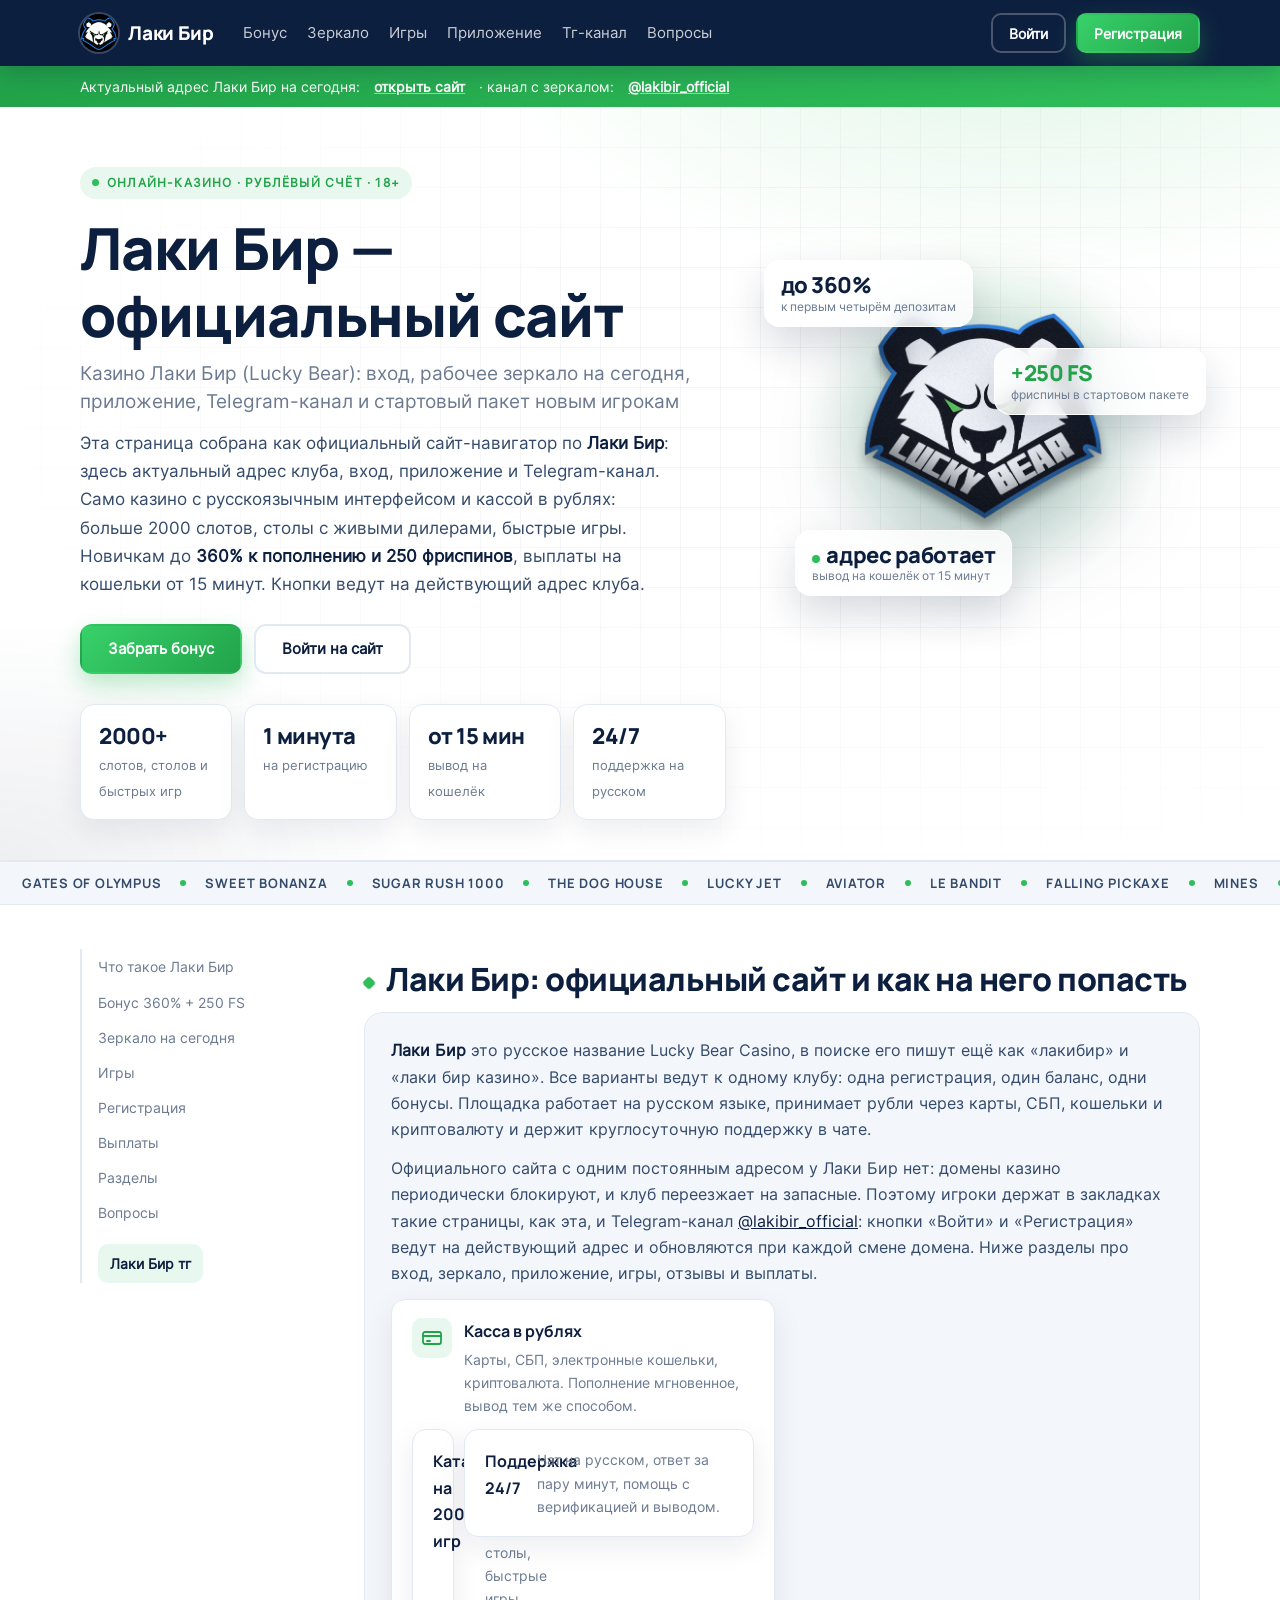
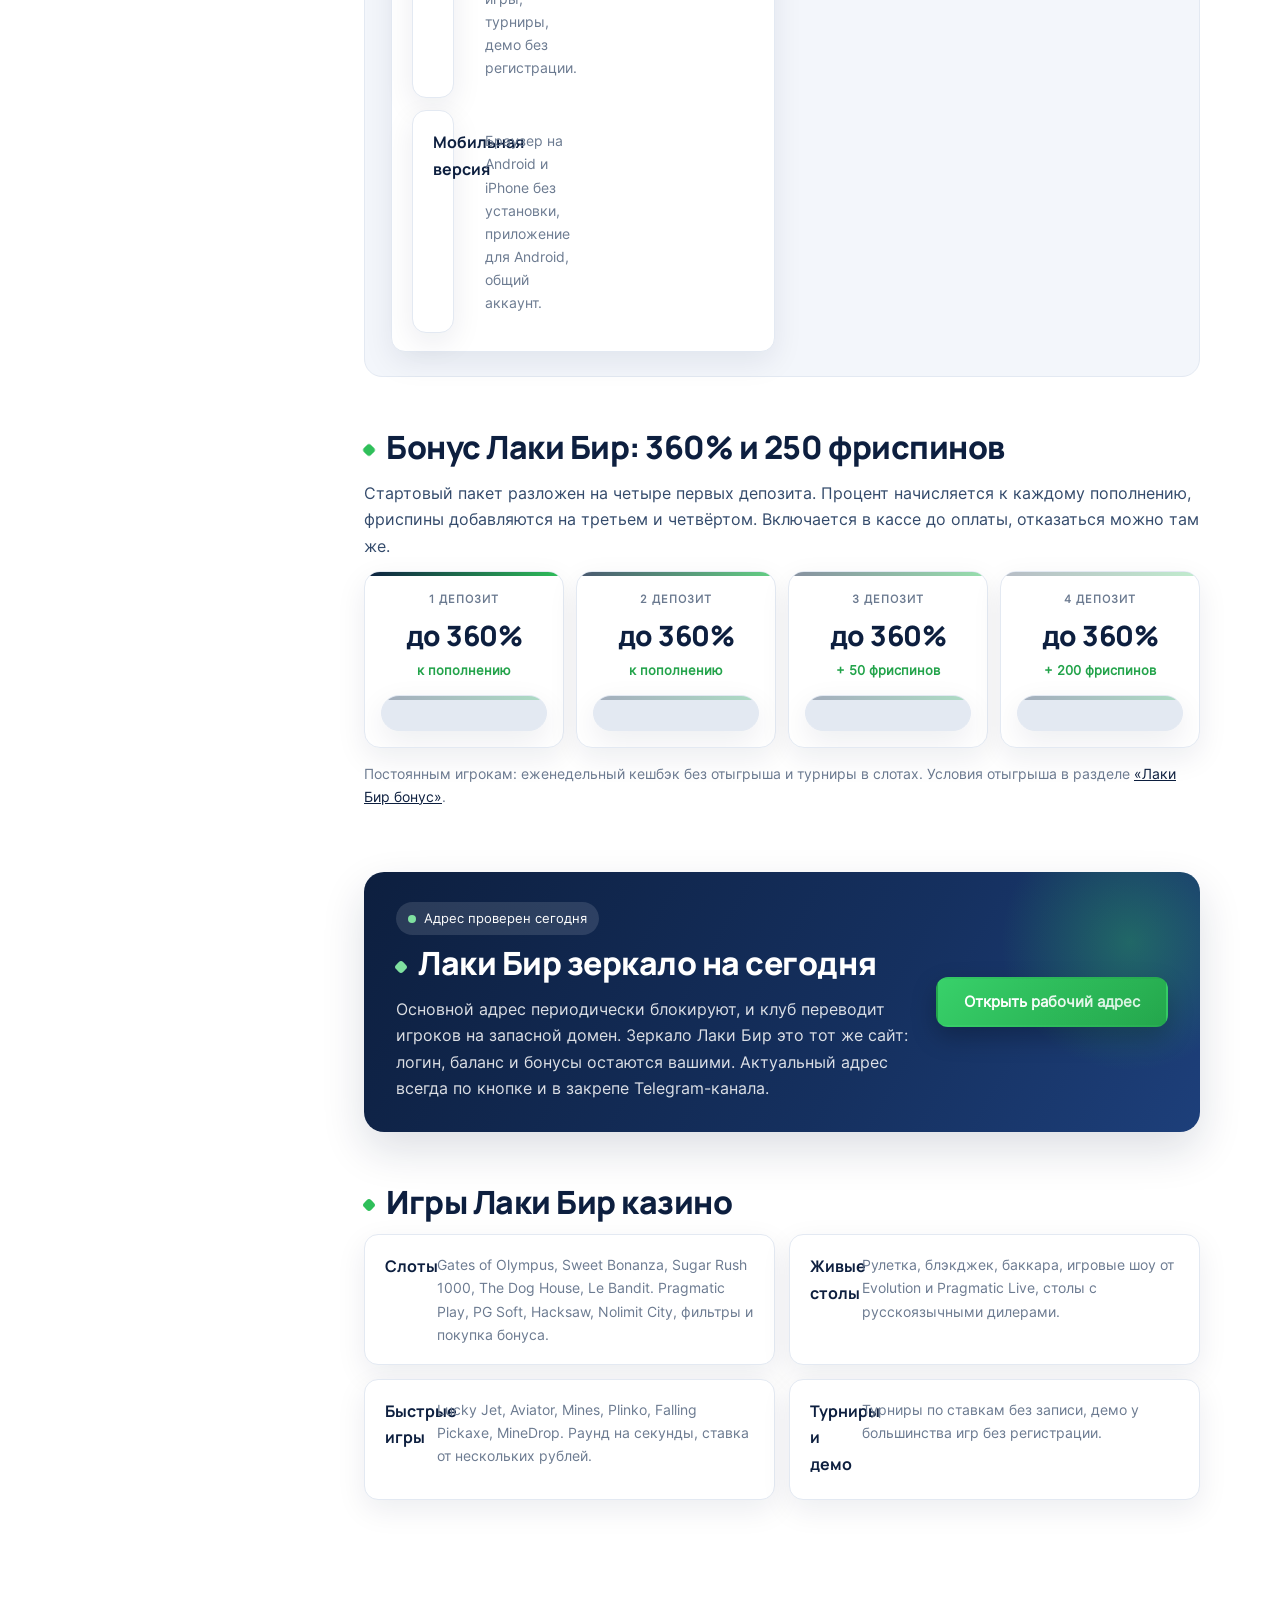
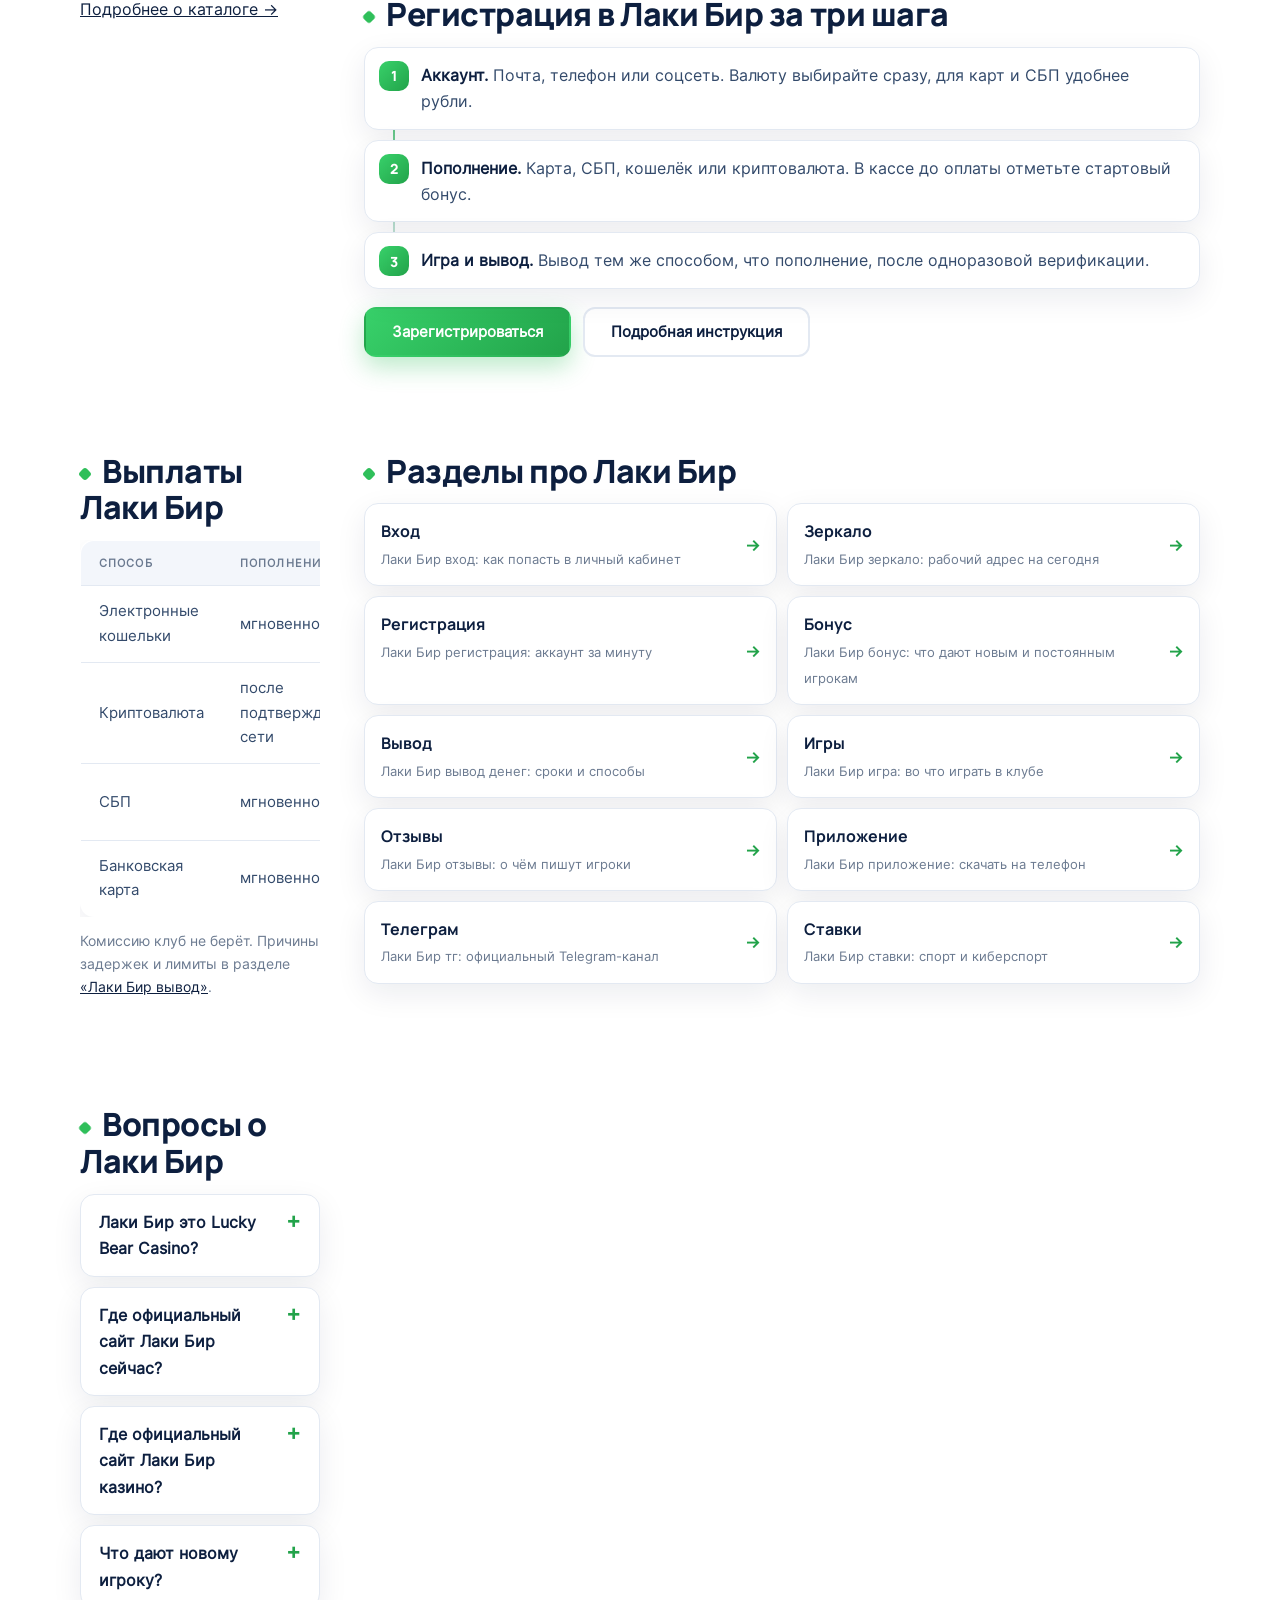
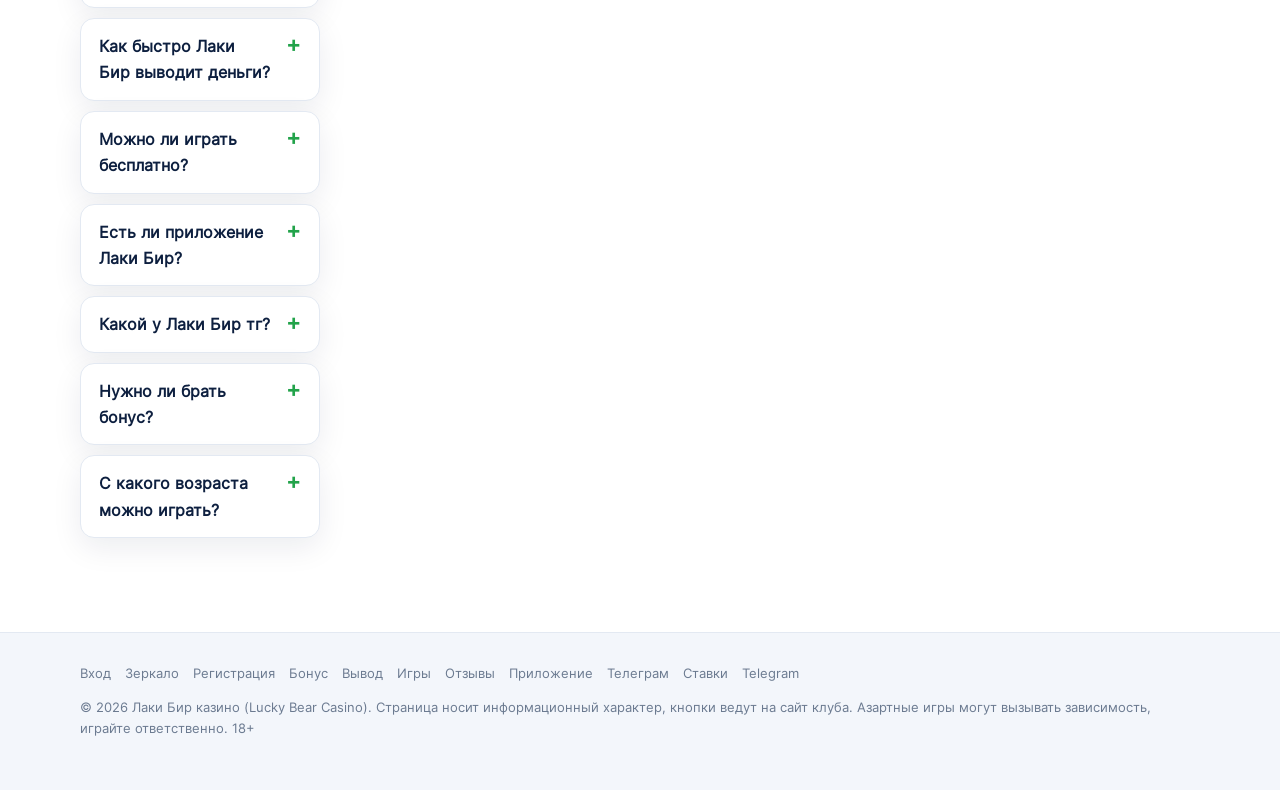
==== index.html @ 9281994d "Стиль: живой hero, бегущая строка, прогресс лесенки; переориентация под русские хвосты, разделы тг и" ====
<!DOCTYPE html>
<html lang="ru">
<head>
<meta charset="utf-8">
<meta name="viewport" content="width=device-width, initial-scale=1">
<title>Лаки Бир — официальный сайт казино Лаки Бир: вход, зеркало, приложение, тг и бонус 360%</title>
<meta name="description" content="Лаки Бир — официальный сайт казино Lucky Bear: вход, рабочее зеркало на сегодня, приложение на телефон, Telegram-канал, стартовый пакет до 360% и 250 фриспинов, 2000+ игр, выплаты в рублях от 15 минут. 18+.">
<meta name="keywords" content="лаки бир, лаки бир официальный, лаки бир сайт, лаки бир официальный сайт, лаки бир казино, лаки бир вход, лаки бир зеркало, лаки бир приложение, лаки бир тг, лаки бир игра, лаки бир отзывы, лакибир, lucky bear casino">
<meta name="robots" content="index, follow, max-image-preview:large, max-snippet:-1">
<link rel="canonical" href="https://lakibir.moscow/">
<link rel="icon" href="assets/favicon.png" type="image/png">
<meta name="theme-color" content="#0f2347">
<meta property="og:type" content="website"><meta property="og:locale" content="ru_RU"><meta property="og:site_name" content="Лаки Бир казино">
<meta property="og:title" content="Лаки Бир — официальный сайт казино Лаки Бир: вход, зеркало, приложение, тг и бонус 360%"><meta property="og:description" content="Лаки Бир — официальный сайт казино Lucky Bear: вход, рабочее зеркало на сегодня, приложение на телефон, Telegram-канал, стартовый пакет до 360% и 250 фриспинов, 2000+ игр, выплаты в рублях от 15 минут. 18+."><meta property="og:url" content="https://lakibir.moscow/"><meta property="og:image" content="https://lakibir.moscow/assets/logo.png">
<link rel="preconnect" href="https://fonts.googleapis.com"><link rel="preconnect" href="https://fonts.gstatic.com" crossorigin><link rel="stylesheet" href="https://fonts.googleapis.com/css2?family=Manrope:wght@700;800&display=swap">
<link rel="stylesheet" href="css/site.css?v=4">
<script type="application/ld+json">
{
 "@context": "https://schema.org",
 "@graph": [
  {
   "@type": "Organization",
   "@id": "https://lakibir.moscow/#org",
   "name": "Лаки Бир казино",
   "alternateName": [
    "Лаки Бир",
    "лакибир",
    "Lucky Bear Casino",
    "Lucky Bear"
   ],
   "url": "https://lakibir.moscow/",
   "logo": "https://lakibir.moscow/assets/logo.png",
   "sameAs": [
    "https://t.me/lakibir_official"
   ]
  },
  {
   "@type": "WebSite",
   "@id": "https://lakibir.moscow/#website",
   "url": "https://lakibir.moscow/",
   "name": "Лаки Бир — официальный сайт",
   "inLanguage": "ru-RU",
   "publisher": {
    "@id": "https://lakibir.moscow/#org"
   }
  },
  {
   "@type": "FAQPage",
   "@id": "https://lakibir.moscow/#faq",
   "mainEntity": [
    {
     "@type": "Question",
     "name": "Лаки Бир это Lucky Bear Casino?",
     "acceptedAnswer": {
      "@type": "Answer",
      "text": "Да. «Лаки Бир» это русское написание названия Lucky Bear Casino, в поиске встречается и «лакибир». Сайт, аккаунт и бонусы одни."
     }
    },
    {
     "@type": "Question",
     "name": "Где официальный сайт Лаки Бир сейчас?",
     "acceptedAnswer": {
      "@type": "Answer",
      "text": "Адрес меняется, действующий всегда по кнопкам на этой странице и в закрепе Telegram-канала."
     }
    },
    {
     "@type": "Question",
     "name": "Где официальный сайт Лаки Бир казино?",
     "acceptedAnswer": {
      "@type": "Answer",
      "text": "Кнопки «Войти» и «Регистрация» на этой странице ведут на действующий адрес. При блокировке основного домена откроется зеркало с тем же кабинетом."
     }
    },
    {
     "@type": "Question",
     "name": "Что дают новому игроку?",
     "acceptedAnswer": {
      "@type": "Answer",
      "text": "Стартовый пакет до 360% к пополнению и 250 фриспинов, разложенный на четыре первых депозита."
     }
    },
    {
     "@type": "Question",
     "name": "Как быстро Лаки Бир выводит деньги?",
     "acceptedAnswer": {
      "@type": "Answer",
      "text": "На кошельки и криптовалюту от 15 минут, СБП до часа, карта до суток, после одноразовой верификации."
     }
    },
    {
     "@type": "Question",
     "name": "Можно ли играть бесплатно?",
     "acceptedAnswer": {
      "@type": "Answer",
      "text": "Да, у большинства слотов и быстрых игр есть демо без регистрации."
     }
    },
    {
     "@type": "Question",
     "name": "Есть ли приложение Лаки Бир?",
     "acceptedAnswer": {
      "@type": "Answer",
      "text": "Да, для Android в виде apk с сайта клуба, на iPhone работает ярлык из Safari. Мобильная версия в браузере тоже полная."
     }
    },
    {
     "@type": "Question",
     "name": "Какой у Лаки Бир тг?",
     "acceptedAnswer": {
      "@type": "Answer",
      "text": "Официальный канал @lakibir_official: рабочее зеркало в закрепе, бонусы и новости."
     }
    },
    {
     "@type": "Question",
     "name": "Нужно ли брать бонус?",
     "acceptedAnswer": {
      "@type": "Answer",
      "text": "Нет, от пакета можно отказаться в кассе до оплаты."
     }
    },
    {
     "@type": "Question",
     "name": "С какого возраста можно играть?",
     "acceptedAnswer": {
      "@type": "Answer",
      "text": "С 18 лет, один аккаунт на человека."
     }
    }
   ]
  }
 ]
}
</script>
</head>
<body>
<header class="top"><div class="wrap"><a class="brand" href="./" title="Лаки Бир казино"><img src="assets/bear.png" alt="Лаки Бир" width="36" height="36">Лаки Бир</a><nav><a href="#bonus">Бонус</a><a href="#zerkalo">Зеркало</a><a href="#igry">Игры</a><a href="prilozhenie/">Приложение</a><a href="tg/">Тг-канал</a><a href="#faq">Вопросы</a></nav><div class="acts"><a class="btn btn-o btn-s" href="https://fungame555.store/7in6M8" target="_blank" rel="sponsored noopener" title="Вход в Лаки Бир">Войти</a><a class="btn btn-g btn-s" href="https://fungame555.store/7in6M8" target="_blank" rel="sponsored noopener" title="Регистрация в Лаки Бир">Регистрация</a></div></div></header><div class="bar"><div class="wrap"><span>Актуальный адрес Лаки Бир на сегодня:</span><a href="https://fungame555.store/7in6M8" target="_blank" rel="sponsored noopener">открыть сайт</a><span>· канал с зеркалом:</span><a href="https://t.me/lakibir_official" target="_blank" rel="noopener">@lakibir_official</a></div></div>
<main>
<section class="hero">
  <div class="wrap">
    <div>
      <p class="eyebrow">Онлайн-казино · рублёвый счёт · 18+</p>
      <h1>Лаки Бир — официальный сайт<small>Казино Лаки Бир (Lucky Bear): вход, рабочее зеркало на сегодня, приложение, Telegram-канал и стартовый пакет новым игрокам</small></h1>
      <p class="lead">Эта страница собрана как официальный сайт-навигатор по <strong>Лаки Бир</strong>: здесь актуальный адрес клуба, вход, приложение и Telegram-канал. Само казино с русскоязычным интерфейсом и кассой в рублях: больше 2000 слотов, столы с живыми дилерами, быстрые игры. Новичкам до <strong>360% к пополнению и 250 фриспинов</strong>, выплаты на кошельки от 15 минут. Кнопки ведут на действующий адрес клуба.</p>
      <div class="row"><a class="btn btn-g" href="https://fungame555.store/7in6M8" target="_blank" rel="sponsored noopener">Забрать бонус</a><a class="btn btn-o" href="https://fungame555.store/7in6M8" target="_blank" rel="sponsored noopener">Войти на сайт</a></div>
    </div>
    <div class="hero__art">
      <img src="assets/logo.png" alt="Лаки Бир казино — логотип Lucky Bear" width="768" height="724">
      <div class="chip c1"><b>до 360%</b>к первым четырём депозитам</div>
      <div class="chip c2"><b>+250 FS</b>фриспины в стартовом пакете</div>
      <div class="chip c3"><b><span class="pulse"></span>адрес работает</b>вывод на кошелёк от 15 минут</div>
    </div>
  </div>
  <div class="wrap">
    <div class="facts">
      <div><b>2000+</b><span>слотов, столов и быстрых игр</span></div>
      <div><b>1 минута</b><span>на регистрацию</span></div>
      <div><b>от 15 мин</b><span>вывод на кошелёк</span></div>
      <div><b>24/7</b><span>поддержка на русском</span></div>
    </div>
  </div>
</section>
<div class="ticker" aria-hidden="true"><div class="ticker__track"><span>Gates of Olympus</span><span>Sweet Bonanza</span><span>Sugar Rush 1000</span><span>The Dog House</span><span>Lucky Jet</span><span>Aviator</span><span>Le Bandit</span><span>Falling Pickaxe</span><span>Mines</span><span>Plinko</span><span>Live-рулетка</span><span>Блэкджек</span><span>MineDrop</span><span>Zeus vs Hades</span><span>Gates of Olympus</span><span>Sweet Bonanza</span><span>Sugar Rush 1000</span><span>The Dog House</span><span>Lucky Jet</span><span>Aviator</span><span>Le Bandit</span><span>Falling Pickaxe</span><span>Mines</span><span>Plinko</span><span>Live-рулетка</span><span>Блэкджек</span><span>MineDrop</span><span>Zeus vs Hades</span></div></div>

<div class="wrap layout">
<aside class="toc"><a href="#about">Что такое Лаки Бир</a><a href="#bonus">Бонус 360% + 250 FS</a><a href="#zerkalo">Зеркало на сегодня</a><a href="#igry">Игры</a><a href="#start">Регистрация</a><a href="#pay">Выплаты</a><a href="#razdely">Разделы</a><a href="#faq">Вопросы</a><a class="tg" href="https://t.me/lakibir_official" target="_blank" rel="noopener">Лаки Бир тг</a></aside>
<div>
<section id="about">
  <h2>Лаки Бир: официальный сайт и как на него попасть</h2>
  <div class="card">
    <p><strong>Лаки Бир</strong> это русское название Lucky Bear Casino, в поиске его пишут ещё как «лакибир» и «лаки бир казино». Все варианты ведут к одному клубу: одна регистрация, один баланс, одни бонусы. Площадка работает на русском языке, принимает рубли через карты, СБП, кошельки и криптовалюту и держит круглосуточную поддержку в чате.</p>
    <p>Официального сайта с одним постоянным адресом у Лаки Бир нет: домены казино периодически блокируют, и клуб переезжает на запасные. Поэтому игроки держат в закладках такие страницы, как эта, и Telegram-канал <a href="https://t.me/lakibir_official" target="_blank" rel="noopener">@lakibir_official</a>: кнопки «Войти» и «Регистрация» ведут на действующий адрес и обновляются при каждой смене домена. Ниже разделы про вход, зеркало, приложение, игры, отзывы и выплаты.</p>
    <div class="grid2">
      <div class="tile"><svg viewBox="0 0 24 24" fill="none" stroke="currentColor" stroke-width="1.8" stroke-linecap="round"><rect x="3" y="6" width="18" height="12" rx="2"/><path d="M3 10h18M7 15h3"/></svg><div><b>Касса в рублях</b><p>Карты, СБП, электронные кошельки, криптовалюта. Пополнение мгновенное, вывод тем же способом.</p></div>
      <div class="tile"><b>Каталог на 2000+ игр</b><p>Слоты топовых провайдеров, живые столы, быстрые игры, турниры, демо без регистрации.</p></div>
      <div class="tile"><b>Поддержка 24/7</b><p>Чат на русском, ответ за пару минут, помощь с верификацией и выводом.</p></div>
      <div class="tile"><b>Мобильная версия</b><p>Браузер на Android и iPhone без установки, приложение для Android, общий аккаунт.</p></div>
    </div>
  </div>
</section>

<section id="bonus">
  <h2>Бонус Лаки Бир: 360% и 250 фриспинов</h2>
  <p>Стартовый пакет разложен на четыре первых депозита. Процент начисляется к каждому пополнению, фриспины добавляются на третьем и четвёртом. Включается в кассе до оплаты, отказаться можно там же.</p>
  <div class="ladder">
    <div><small>1 депозит</small><b>до 360%</b><span>к пополнению</span><div class="prog"><i style="--w:25%"></i></div></div>
    <div><small>2 депозит</small><b>до 360%</b><span>к пополнению</span><div class="prog"><i style="--w:50%"></i></div></div>
    <div><small>3 депозит</small><b>до 360%</b><span>+ 50 фриспинов</span><div class="prog"><i style="--w:75%"></i></div></div>
    <div><small>4 депозит</small><b>до 360%</b><span>+ 200 фриспинов</span><div class="prog"><i style="--w:100%"></i></div></div>
  </div>
  <p style="margin-top:14px;font-size:14px;color:var(--mut)">Постоянным игрокам: еженедельный кешбэк без отыгрыша и турниры в слотах. Условия отыгрыша в разделе <a href="bonus/" title="Лаки Бир бонус">«Лаки Бир бонус»</a>.</p>
</section>

<section id="zerkalo">
  <div class="mirror">
    <div>
      <span class="status"><i></i>Адрес проверен сегодня</span>
      <h2>Лаки Бир зеркало на сегодня</h2>
      <p>Основной адрес периодически блокируют, и клуб переводит игроков на запасной домен. Зеркало Лаки Бир это тот же сайт: логин, баланс и бонусы остаются вашими. Актуальный адрес всегда по кнопке и в закрепе Telegram-канала.</p>
    </div>
    <a class="btn" href="https://fungame555.store/7in6M8" target="_blank" rel="sponsored noopener">Открыть рабочий адрес</a>
  </div>
</section>

<section id="igry">
  <h2>Игры Лаки Бир казино</h2>
  <div class="grid2">
    <div class="tile"><b>Слоты</b><p>Gates of Olympus, Sweet Bonanza, Sugar Rush 1000, The Dog House, Le Bandit. Pragmatic Play, PG Soft, Hacksaw, Nolimit City, фильтры и покупка бонуса.</p></div>
    <div class="tile"><b>Живые столы</b><p>Рулетка, блэкджек, баккара, игровые шоу от Evolution и Pragmatic Live, столы с русскоязычными дилерами.</p></div>
    <div class="tile"><b>Быстрые игры</b><p>Lucky Jet, Aviator, Mines, Plinko, Falling Pickaxe, MineDrop. Раунд на секунды, ставка от нескольких рублей.</p></div>
    <div class="tile"><b>Турниры и демо</b><p>Турниры по ставкам без записи, демо у большинства игр без регистрации.</p></div></div>
  </div>
  <p style="margin-top:12px"><a href="igry/" title="Лаки Бир игры">Подробнее о каталоге →</a></p>
</section>

<section id="start">
  <h2>Регистрация в Лаки Бир за три шага</h2>
  <ol class="steps">
    <li><strong>Аккаунт.</strong> Почта, телефон или соцсеть. Валюту выбирайте сразу, для карт и СБП удобнее рубли.</li>
    <li><strong>Пополнение.</strong> Карта, СБП, кошелёк или криптовалюта. В кассе до оплаты отметьте стартовый бонус.</li>
    <li><strong>Игра и вывод.</strong> Вывод тем же способом, что пополнение, после одноразовой верификации.</li>
  </ol>
  <div class="row" style="margin-top:18px"><a class="btn btn-g" href="https://fungame555.store/7in6M8" target="_blank" rel="sponsored noopener">Зарегистрироваться</a><a class="btn btn-o" href="registraciya/">Подробная инструкция</a></div>
</section>

<section id="pay">
  <h2>Выплаты Лаки Бир</h2>
  <div class="tbl"><table class="pay">
    <thead><tr><th>Способ</th><th>Пополнение</th><th>Вывод</th></tr></thead>
    <tbody>
      <tr><td>Электронные кошельки</td><td>мгновенно</td><td>от 15 минут</td></tr>
      <tr><td>Криптовалюта</td><td>после подтверждения сети</td><td>от 15 минут</td></tr>
      <tr><td>СБП</td><td>мгновенно</td><td>до 1 часа</td></tr>
      <tr><td>Банковская карта</td><td>мгновенно</td><td>до 24 часов</td></tr>
    </tbody>
  </table></div>
  <p style="margin-top:12px;font-size:14px;color:var(--mut)">Комиссию клуб не берёт. Причины задержек и лимиты в разделе <a href="vyvod/" title="Лаки Бир вывод">«Лаки Бир вывод»</a>.</p>
</section>
<section id="razdely"><h2>Разделы про Лаки Бир</h2><div class="hub"><a href="vhod/" title="Лаки Бир вход: как попасть в личный кабинет"><b>Вход</b><small>Лаки Бир вход: как попасть в личный кабинет</small></a><a href="zerkalo/" title="Лаки Бир зеркало: рабочий адрес на сегодня"><b>Зеркало</b><small>Лаки Бир зеркало: рабочий адрес на сегодня</small></a><a href="registraciya/" title="Лаки Бир регистрация: аккаунт за минуту"><b>Регистрация</b><small>Лаки Бир регистрация: аккаунт за минуту</small></a><a href="bonus/" title="Лаки Бир бонус: что дают новым и постоянным игрокам"><b>Бонус</b><small>Лаки Бир бонус: что дают новым и постоянным игрокам</small></a><a href="vyvod/" title="Лаки Бир вывод денег: сроки и способы"><b>Вывод</b><small>Лаки Бир вывод денег: сроки и способы</small></a><a href="igry/" title="Лаки Бир игра: во что играть в клубе"><b>Игры</b><small>Лаки Бир игра: во что играть в клубе</small></a><a href="otzyvy/" title="Лаки Бир отзывы: о чём пишут игроки"><b>Отзывы</b><small>Лаки Бир отзывы: о чём пишут игроки</small></a><a href="prilozhenie/" title="Лаки Бир приложение: скачать на телефон"><b>Приложение</b><small>Лаки Бир приложение: скачать на телефон</small></a><a href="tg/" title="Лаки Бир тг: официальный Telegram-канал"><b>Телеграм</b><small>Лаки Бир тг: официальный Telegram-канал</small></a><a href="stavki/" title="Лаки Бир ставки: спорт и киберспорт"><b>Ставки</b><small>Лаки Бир ставки: спорт и киберспорт</small></a></div></section>
<section class="faq" id="faq">
  <h2>Вопросы о Лаки Бир</h2>
  <details><summary>Лаки Бир это Lucky Bear Casino?</summary><p>Да. «Лаки Бир» это русское написание названия Lucky Bear Casino, в поиске встречается и «лакибир». Сайт, аккаунт и бонусы одни.</p></details><details><summary>Где официальный сайт Лаки Бир сейчас?</summary><p>Адрес меняется, действующий всегда по кнопкам на этой странице и в закрепе Telegram-канала.</p></details><details><summary>Где официальный сайт Лаки Бир казино?</summary><p>Кнопки «Войти» и «Регистрация» на этой странице ведут на действующий адрес. При блокировке основного домена откроется зеркало с тем же кабинетом.</p></details><details><summary>Что дают новому игроку?</summary><p>Стартовый пакет до 360% к пополнению и 250 фриспинов, разложенный на четыре первых депозита.</p></details><details><summary>Как быстро Лаки Бир выводит деньги?</summary><p>На кошельки и криптовалюту от 15 минут, СБП до часа, карта до суток, после одноразовой верификации.</p></details><details><summary>Можно ли играть бесплатно?</summary><p>Да, у большинства слотов и быстрых игр есть демо без регистрации.</p></details><details><summary>Есть ли приложение Лаки Бир?</summary><p>Да, для Android в виде apk с сайта клуба, на iPhone работает ярлык из Safari. Мобильная версия в браузере тоже полная.</p></details><details><summary>Какой у Лаки Бир тг?</summary><p>Официальный канал @lakibir_official: рабочее зеркало в закрепе, бонусы и новости.</p></details><details><summary>Нужно ли брать бонус?</summary><p>Нет, от пакета можно отказаться в кассе до оплаты.</p></details><details><summary>С какого возраста можно играть?</summary><p>С 18 лет, один аккаунт на человека.</p></details>
</section>
</div>
</div>
</main>
<footer><div class="wrap"><nav><a href="vhod/" title="Лаки Бир вход: как попасть в личный кабинет">Вход</a><a href="zerkalo/" title="Лаки Бир зеркало: рабочий адрес на сегодня">Зеркало</a><a href="registraciya/" title="Лаки Бир регистрация: аккаунт за минуту">Регистрация</a><a href="bonus/" title="Лаки Бир бонус: что дают новым и постоянным игрокам">Бонус</a><a href="vyvod/" title="Лаки Бир вывод денег: сроки и способы">Вывод</a><a href="igry/" title="Лаки Бир игра: во что играть в клубе">Игры</a><a href="otzyvy/" title="Лаки Бир отзывы: о чём пишут игроки">Отзывы</a><a href="prilozhenie/" title="Лаки Бир приложение: скачать на телефон">Приложение</a><a href="tg/" title="Лаки Бир тг: официальный Telegram-канал">Телеграм</a><a href="stavki/" title="Лаки Бир ставки: спорт и киберспорт">Ставки</a><a href="https://t.me/lakibir_official" target="_blank" rel="noopener">Telegram</a></nav><p>© 2026 Лаки Бир казино (Lucky Bear Casino). Страница носит информационный характер, кнопки ведут на сайт клуба. Азартные игры могут вызывать зависимость, играйте ответственно. 18+</p></div></footer><div class="sticky"><span><b>До 360% + 250 FS</b>стартовый пакет Лаки Бир</span><a class="btn btn-g btn-s" href="https://fungame555.store/7in6M8" target="_blank" rel="sponsored noopener">Забрать</a></div>
</body>
</html>
---- css/site.css ----
@font-face{font-family:"Inter";src:url("../assets/fonts/Inter-Regular.woff") format("woff");font-weight:400;font-display:swap}
:root{--bg:#ffffff;--bg2:#f3f6fb;--ink:#0d1f3f;--ink2:#334a6b;--mut:#6b7a90;--line:#e3e9f2;--navy:#0d1f3f;--navy2:#15305f;--green:#2fbf5a;--green2:#22a34a;--mint:#e8f8ee;--font:"Inter",system-ui,-apple-system,"Segoe UI",Roboto,sans-serif;--head:"Manrope",var(--font);--sh:0 10px 30px rgba(13,31,63,.08);--sh2:0 18px 44px rgba(13,31,63,.14)}
*{box-sizing:border-box}[hidden]{display:none!important}html{scroll-behavior:smooth}
body{margin:0;font:16px/1.65 var(--font);color:var(--ink2);background:var(--bg);-webkit-font-smoothing:antialiased}
a{color:var(--navy)}img{max-width:100%;height:auto}
.wrap{width:min(1120px,calc(100% - 40px));margin:0 auto}
h1,h2,h3{font-family:var(--head);color:var(--ink);line-height:1.15;margin:0;letter-spacing:-.015em}
h2{font-size:clamp(23px,2.9vw,32px);margin-bottom:14px;font-weight:800}
h2::before{content:"";display:inline-block;width:10px;height:10px;border-radius:3px;background:var(--green);margin-right:12px;vertical-align:middle;transform:rotate(45deg)}
h3{font-size:17px;margin:20px 0 8px;font-weight:700}
p{margin:0 0 12px}strong{color:var(--ink);font-weight:600}
.btn{display:inline-flex;align-items:center;justify-content:center;gap:8px;height:50px;padding:0 26px;border-radius:12px;font:600 15px var(--font);text-decoration:none;border:2px solid transparent;cursor:pointer;white-space:nowrap;transition:transform .15s,box-shadow .15s,background .15s}
.btn:active{transform:translateY(1px)}
.btn-g{background:linear-gradient(135deg,#38d16a,#22a34a);color:#fff;box-shadow:0 10px 24px rgba(47,191,90,.32)}.btn-g:hover{box-shadow:0 14px 30px rgba(47,191,90,.42)}
.btn-n{background:var(--navy);color:#fff;box-shadow:0 10px 24px rgba(13,31,63,.25)}.btn-n:hover{background:var(--navy2)}
.btn-o{border-color:var(--line);color:var(--ink);background:#fff}.btn-o:hover{border-color:var(--navy);box-shadow:var(--sh)}
.btn-s{height:40px;padding:0 16px;font-size:14px;border-radius:10px}
.row{display:flex;gap:12px;flex-wrap:wrap}
.top{background:var(--navy);color:#fff;position:sticky;top:0;z-index:30;box-shadow:0 6px 24px rgba(13,31,63,.25)}
.top .wrap{display:flex;align-items:center;gap:22px;height:66px}
.brand{display:flex;align-items:center;gap:10px;color:#fff;text-decoration:none;font:800 19px var(--head);letter-spacing:-.01em}
.brand img{width:38px;height:38px;border-radius:50%;box-shadow:0 0 0 2px rgba(255,255,255,.18)}
.top nav{display:flex;gap:20px;margin-left:8px}.top nav a{color:rgba(255,255,255,.78);text-decoration:none;font-size:15px}.top nav a:hover{color:#fff}
.top .acts{margin-left:auto;display:flex;gap:10px}.top .btn-o{border-color:rgba(255,255,255,.25);background:transparent;color:#fff}.top .btn-o:hover{border-color:#fff;box-shadow:none}
.bar{background:linear-gradient(90deg,#22a34a,#2fbf5a);color:#fff;font-size:14px;padding:9px 0}.bar .wrap{display:flex;gap:14px;flex-wrap:wrap;align-items:center}.bar a{color:#fff;font-weight:700;text-decoration-color:rgba(255,255,255,.5)}
.hero{padding:60px 0 40px;background:radial-gradient(900px 420px at 80% -10%,rgba(47,191,90,.14),transparent 60%),radial-gradient(700px 400px at 0% 100%,rgba(13,31,63,.07),transparent 60%),var(--bg);border-bottom:1px solid var(--line)}
.hero .wrap{display:grid;grid-template-columns:1.2fr .8fr;gap:44px;align-items:center}
.eyebrow{display:inline-flex;align-items:center;gap:8px;font-size:12px;letter-spacing:.1em;text-transform:uppercase;color:var(--green2);font-weight:700;margin:0 0 16px;padding:6px 12px;border-radius:999px;background:var(--mint)}
.eyebrow::before{content:"";width:7px;height:7px;border-radius:50%;background:var(--green)}
h1{font-size:clamp(34px,5vw,58px);font-weight:800;margin-bottom:14px}
h1 small{display:block;font:400 clamp(16px,1.8vw,19px)/1.45 var(--font);color:var(--mut);letter-spacing:0;margin-top:12px}
.lead{font-size:17px;max-width:600px;margin:0 0 26px}
.hero__side{position:relative;background:#fff;border:1px solid var(--line);border-radius:20px;padding:26px 24px 24px;box-shadow:var(--sh2);overflow:hidden}
.hero__side::before{content:"";position:absolute;inset:0 0 auto 0;height:6px;background:linear-gradient(90deg,var(--green),#7fe0a0)}
.hero__side img{width:150px;margin:6px auto 8px;display:block;filter:drop-shadow(0 14px 24px rgba(13,31,63,.25))}
.hero__side .k{text-align:center;font-size:12px;color:var(--mut);text-transform:uppercase;letter-spacing:.1em;font-weight:700}
.hero__side .big{text-align:center;font:800 44px/1.05 var(--head);color:var(--ink);margin:6px 0 2px;letter-spacing:-.03em}
.hero__side .t{text-align:center;color:var(--ink2);margin-bottom:16px}
.hero__side .btn{width:100%}
.facts{display:grid;grid-template-columns:repeat(4,1fr);gap:12px;margin-top:30px}
.facts div{padding:16px 18px;background:#fff;border:1px solid var(--line);border-radius:14px;box-shadow:var(--sh)}
.facts b{display:block;font:800 22px var(--head);color:var(--ink);letter-spacing:-.02em}.facts span{font-size:13px;color:var(--mut)}
.layout{display:grid;grid-template-columns:240px 1fr;gap:44px;padding:44px 0}
.toc{position:sticky;top:86px;align-self:start;border-left:2px solid var(--line);padding-left:16px}
.toc a{display:block;font-size:14px;color:var(--mut);text-decoration:none;padding:6px 0;transition:color .15s}.toc a:hover{color:var(--ink)}
.toc .tg{margin-top:14px;display:inline-flex;align-items:center;gap:8px;color:var(--navy);font-weight:700;font-size:14px;padding:8px 12px;border-radius:10px;background:var(--mint)}
section{padding:12px 0 40px}
.card{background:var(--bg2);border:1px solid var(--line);border-radius:18px;padding:24px 26px}
.grid2{display:grid;grid-template-columns:1fr 1fr;gap:14px}
.tile{background:#fff;border:1px solid var(--line);border-radius:14px;padding:18px 20px;box-shadow:var(--sh);transition:transform .15s,box-shadow .15s}
.tile:hover{transform:translateY(-2px);box-shadow:var(--sh2)}
.tile b{display:block;color:var(--ink);margin-bottom:4px;font-family:var(--head)}.tile p{font-size:14px;margin:0;color:var(--mut)}
.ladder{display:grid;grid-template-columns:repeat(4,1fr);gap:12px}
.ladder div{position:relative;border:1px solid var(--line);border-radius:16px;padding:18px 16px 16px;text-align:center;background:#fff;box-shadow:var(--sh);overflow:hidden}
.ladder div::before{content:"";position:absolute;inset:0 0 auto 0;height:4px;background:linear-gradient(90deg,var(--navy),var(--green))}
.ladder div:nth-child(2)::before{opacity:.75}.ladder div:nth-child(3)::before{opacity:.5}.ladder div:nth-child(4)::before{opacity:.3}
.ladder small{display:block;font-size:11px;color:var(--mut);text-transform:uppercase;letter-spacing:.1em;font-weight:700}
.ladder b{display:block;font:800 28px var(--head);color:var(--ink);margin:8px 0 2px;letter-spacing:-.02em}.ladder span{font-size:13px;color:var(--green2);font-weight:700}
.steps{counter-reset:s;list-style:none;padding:0;margin:0;display:grid;gap:10px}
.steps li{position:relative;padding:14px 16px 14px 56px;background:#fff;border:1px solid var(--line);border-radius:14px;box-shadow:var(--sh)}
.steps li::before{counter-increment:s;content:counter(s);position:absolute;left:14px;top:13px;width:30px;height:30px;border-radius:10px;background:linear-gradient(135deg,#38d16a,#22a34a);color:#fff;font:800 14px var(--head);display:grid;place-items:center}
.list{padding-left:20px;margin:0}.list li{margin:6px 0}.list li::marker{color:var(--green)}
table.pay{width:100%;border-collapse:collapse;background:#fff;border:1px solid var(--line);border-radius:14px;overflow:hidden;box-shadow:var(--sh)}
.pay th,.pay td{padding:13px 18px;text-align:left;border-top:1px solid var(--line);font-size:15px}.pay th{border-top:0;font-size:11px;text-transform:uppercase;letter-spacing:.1em;color:var(--mut);font-weight:700;background:var(--bg2)}
.pay td:last-child{color:var(--green2);font-weight:700}
.tbl{overflow-x:auto}
.mirror{position:relative;background:linear-gradient(120deg,#0d1f3f,#15305f 60%,#1d3f7a);color:#fff;border-radius:20px;padding:30px 32px;display:grid;grid-template-columns:1fr auto;gap:22px;align-items:center;box-shadow:var(--sh2);overflow:hidden}
.mirror::after{content:"";position:absolute;right:-60px;top:-60px;width:260px;height:260px;border-radius:50%;background:radial-gradient(circle,rgba(47,191,90,.35),transparent 70%)}
.mirror .btn{background:linear-gradient(135deg,#38d16a,#22a34a);color:#fff;box-shadow:0 10px 24px rgba(0,0,0,.25)}
.mirror>*{position:relative}.mirror h2{color:#fff}.mirror h2::before{background:#7fe0a0}.mirror p{color:rgba(255,255,255,.85);margin:0}
.hub{display:grid;grid-template-columns:1fr 1fr;gap:10px}
.hub a{position:relative;display:block;padding:14px 44px 14px 16px;border:1px solid var(--line);border-radius:14px;background:#fff;text-decoration:none;color:var(--ink);box-shadow:var(--sh);transition:transform .15s,border-color .15s}
.hub a::after{content:"\2192";position:absolute;right:16px;top:50%;transform:translateY(-50%);color:var(--green2);font-weight:700}
.hub a:hover{transform:translateY(-2px);border-color:var(--green)}.hub a.is-cur{border-color:var(--green);background:var(--mint)}
.hub b{display:block;font-family:var(--head)}.hub small{color:var(--mut);font-size:13px}
.faq details{border:1px solid var(--line);border-radius:14px;background:#fff;padding:14px 18px;margin-bottom:10px;box-shadow:var(--sh)}
.faq summary{cursor:pointer;list-style:none;display:flex;justify-content:space-between;gap:16px;font-weight:600;color:var(--ink)}
.faq summary::-webkit-details-marker{display:none}.faq summary::after{content:"+";color:var(--green2);font-size:22px;line-height:1;font-weight:700}.faq details[open] summary::after{content:"\2013"}
.faq details p{margin:10px 0 0;font-size:15px}
footer{background:var(--bg2);border-top:1px solid var(--line);padding:30px 0 44px;font-size:13px;color:var(--mut)}
footer nav{display:flex;gap:14px;flex-wrap:wrap;margin-bottom:12px}footer nav a{color:var(--mut);text-decoration:none}footer nav a:hover{color:var(--ink)}
footer p{margin:0 0 6px}
.crumbs{font-size:13px;color:var(--mut);margin:24px 0 10px}.crumbs a{color:var(--mut);text-decoration:none}.crumbs span{margin:0 8px}
.sub-h1{font-size:clamp(28px,3.8vw,44px);margin-bottom:12px}
.cta{display:flex;align-items:center;gap:16px;flex-wrap:wrap}.cta p{margin:0;flex:1;min-width:220px}
.sticky{position:fixed;left:12px;right:12px;bottom:12px;z-index:40;display:none;align-items:center;gap:12px;padding:10px 10px 10px 16px;border-radius:14px;background:var(--navy);color:#fff;box-shadow:0 16px 36px rgba(13,31,63,.35)}
.sticky span{flex:1;font-size:13px;color:rgba(255,255,255,.8);line-height:1.3}.sticky b{display:block;color:#fff;font-size:15px}
@media(max-width:960px){.layout{grid-template-columns:1fr}.toc{display:none}}
@media(max-width:800px){.hero .wrap{grid-template-columns:1fr}.facts,.ladder{grid-template-columns:1fr 1fr}.grid2,.hub{grid-template-columns:1fr}.mirror{grid-template-columns:1fr}.top nav,.top .acts .btn-o,.bar{display:none}.sticky{display:flex}.hero{padding:32px 0 26px}}
@media(max-width:480px){.ladder{grid-template-columns:1fr}}
@media(prefers-reduced-motion:reduce){.tile,.hub a,.btn{transition:none}}

/* живой hero */
.hero{position:relative;overflow:hidden}
.hero::before{content:"";position:absolute;inset:0;background-image:linear-gradient(rgba(13,31,63,.045) 1px,transparent 1px),linear-gradient(90deg,rgba(13,31,63,.045) 1px,transparent 1px);background-size:40px 40px;mask-image:radial-gradient(ellipse at 70% 40%,#000 30%,transparent 75%);-webkit-mask-image:radial-gradient(ellipse at 70% 40%,#000 30%,transparent 75%);pointer-events:none}
.hero .wrap{position:relative}
.hero__art{position:relative;min-height:400px;display:grid;place-items:center}
.hero__art::before{content:"";position:absolute;width:360px;height:360px;border-radius:50%;background:radial-gradient(circle,rgba(47,191,90,.28),rgba(47,191,90,0) 70%);filter:blur(10px)}
.hero__art img{position:relative;width:min(380px,100%);filter:drop-shadow(0 30px 50px rgba(13,31,63,.3));animation:float 6s ease-in-out infinite}
@keyframes float{50%{transform:translateY(-14px) rotate(-1.5deg)}}
.chip{position:absolute;padding:12px 16px;border-radius:16px;background:rgba(255,255,255,.82);backdrop-filter:blur(10px);border:1px solid rgba(255,255,255,.9);box-shadow:0 18px 40px rgba(13,31,63,.16);font-size:12px;color:var(--mut);line-height:1.2;animation:rise .7s ease both}
.chip b{display:block;font:800 22px/1.1 var(--head);color:var(--ink);letter-spacing:-.02em;margin-bottom:2px}
.chip.c1{left:-6px;top:10%;animation-delay:.1s}.chip.c2{right:-6px;top:32%;animation-delay:.25s}.chip.c2 b{color:var(--green2)}.chip.c3{left:6%;bottom:6%;animation-delay:.4s}
.chip .pulse{display:inline-block;width:8px;height:8px;border-radius:50%;background:var(--green);margin-right:6px;box-shadow:0 0 0 0 rgba(47,191,90,.6);animation:pulse 1.8s infinite}
@keyframes pulse{70%{box-shadow:0 0 0 10px rgba(47,191,90,0)}100%{box-shadow:0 0 0 0 rgba(47,191,90,0)}}
@keyframes rise{from{opacity:0;transform:translateY(14px)}to{opacity:1;transform:none}}
.hero h1,.hero .lead,.hero .row,.hero .eyebrow{animation:rise .6s ease both}.hero .lead{animation-delay:.1s}.hero .row{animation-delay:.2s}
/* бегущая строка игр */
.ticker{border-top:1px solid var(--line);border-bottom:1px solid var(--line);background:var(--bg2);overflow:hidden;white-space:nowrap;padding:12px 0;font:700 13px var(--head);letter-spacing:.06em;text-transform:uppercase;color:var(--ink2)}
.ticker__track{display:inline-flex;gap:0;animation:ticker 38s linear infinite}
.ticker span{padding:0 22px;position:relative}.ticker span::after{content:"";position:absolute;right:-3px;top:50%;width:6px;height:6px;border-radius:50%;background:var(--green);transform:translateY(-50%)}
@keyframes ticker{to{transform:translateX(-50%)}}
/* лесенка с прогрессом */
.ladder .prog{height:6px;border-radius:999px;background:var(--line);margin-top:12px;overflow:hidden}
.ladder .prog i{display:block;height:100%;border-radius:999px;background:linear-gradient(90deg,var(--navy),var(--green));width:var(--w);animation:grow 1.2s ease both}
@keyframes grow{from{width:0}}
/* таймлайн */
.steps{position:relative}.steps::before{content:"";position:absolute;left:29px;top:16px;bottom:16px;width:2px;background:linear-gradient(var(--green),var(--line))}
.steps li{margin-left:0}
/* статус */
.status{display:inline-flex;align-items:center;gap:8px;padding:6px 12px;border-radius:999px;background:rgba(255,255,255,.12);font-size:13px;color:#fff;margin-bottom:10px}
.status i{width:8px;height:8px;border-radius:50%;background:#7fe0a0;box-shadow:0 0 0 0 rgba(127,224,160,.7);animation:pulse 1.8s infinite}
/* плитки с иконками */
.tile{display:grid;grid-template-columns:40px 1fr;gap:12px;align-items:start}
.tile svg{width:40px;height:40px;padding:8px;border-radius:10px;background:var(--mint);color:var(--green2)}
.tile>div b{display:block;color:var(--ink);margin-bottom:4px;font-family:var(--head)}.tile>div p{font-size:14px;margin:0;color:var(--mut)}
@media(max-width:800px){.hero__art{min-height:300px;margin-top:10px}.hero__art img{width:min(260px,70%)}.chip b{font-size:18px}.ticker{font-size:12px}}
@media(prefers-reduced-motion:reduce){.hero__art img,.chip,.hero h1,.hero .lead,.hero .row,.hero .eyebrow,.ticker__track,.ladder .prog i,.status i,.chip .pulse{animation:none}}
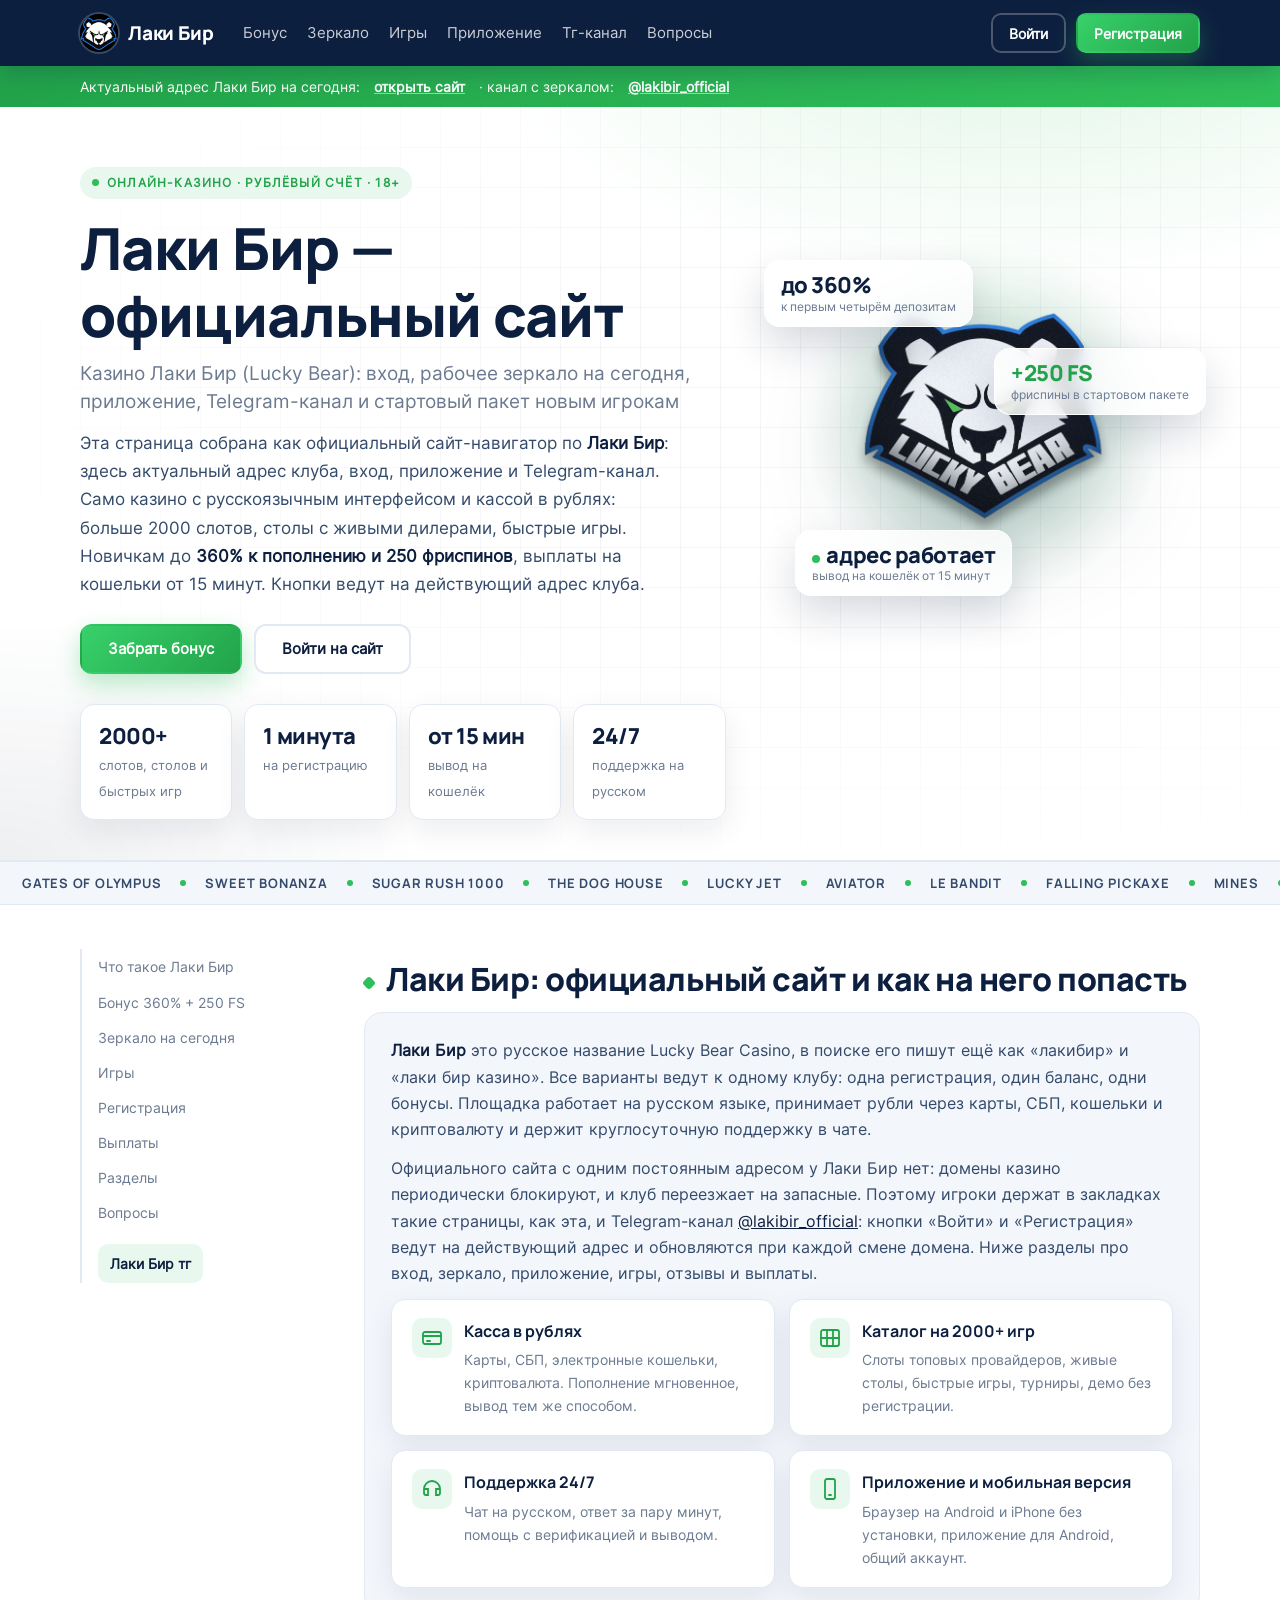
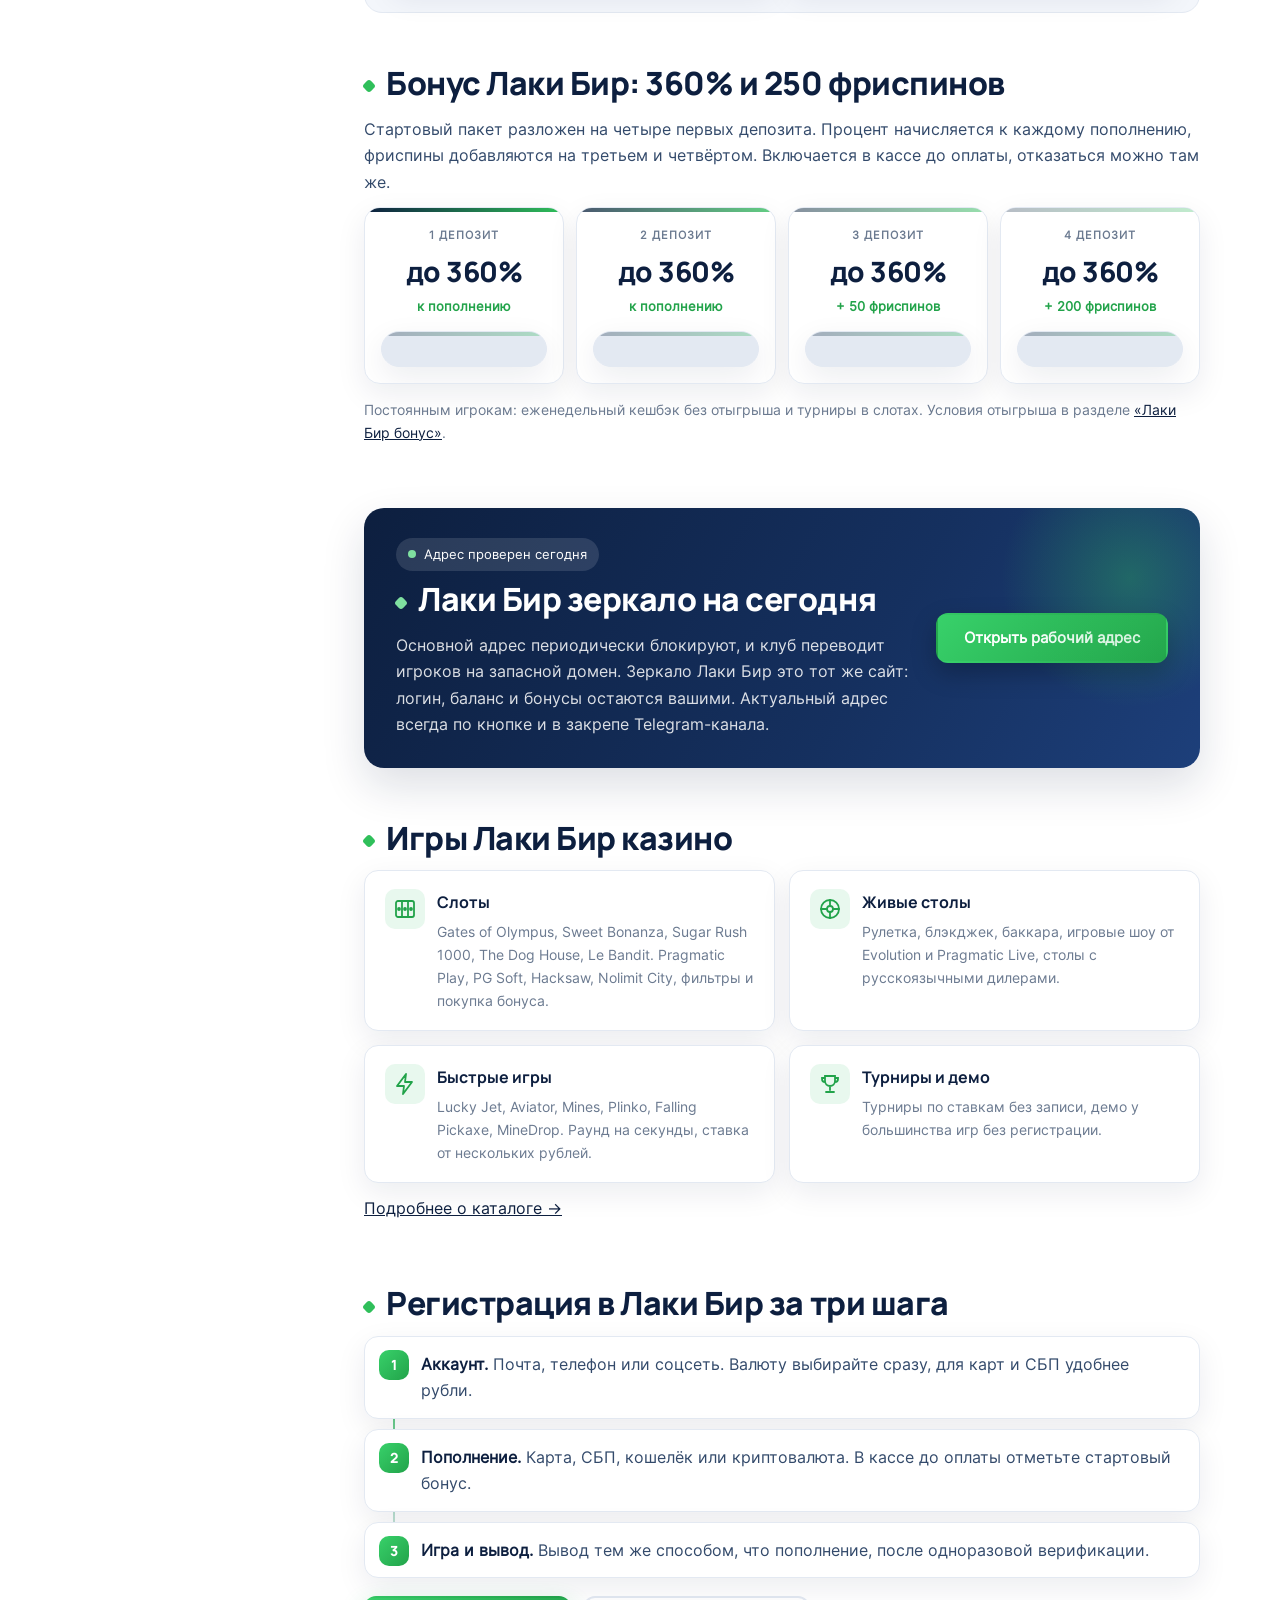
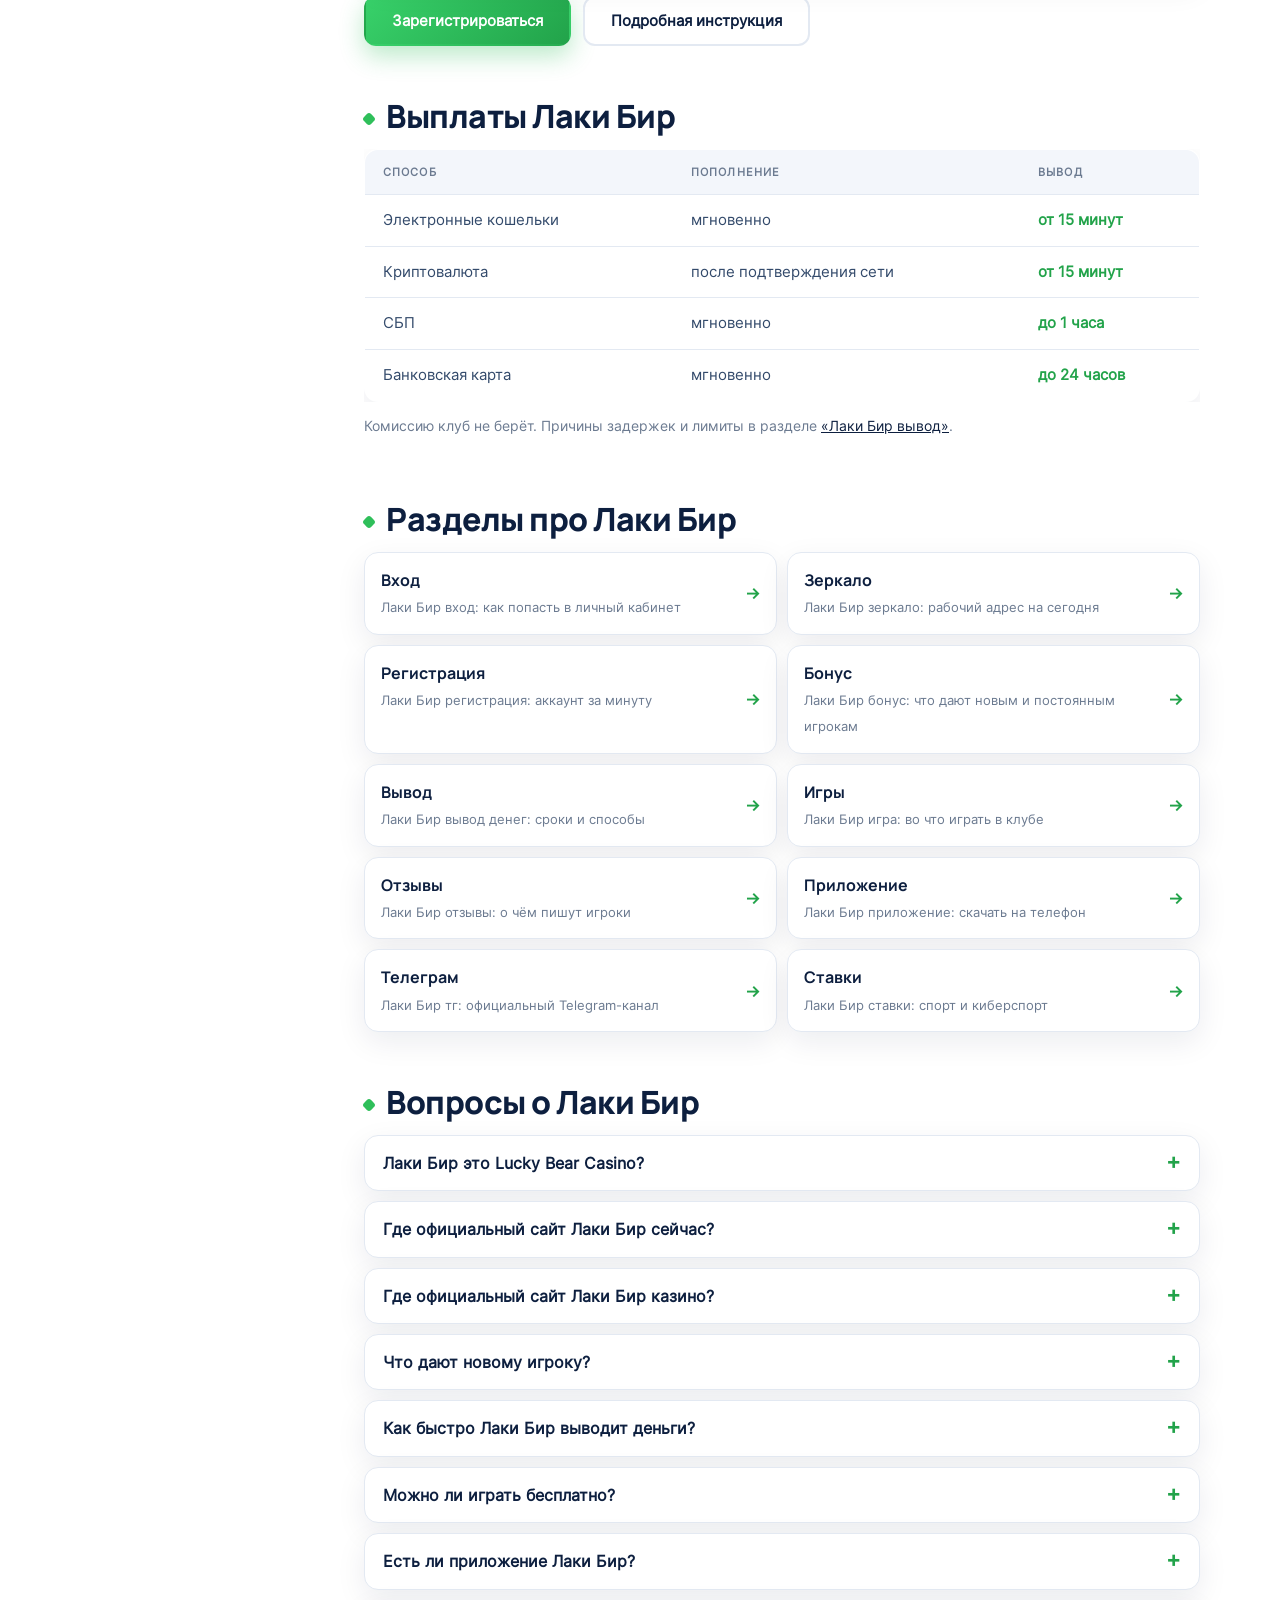
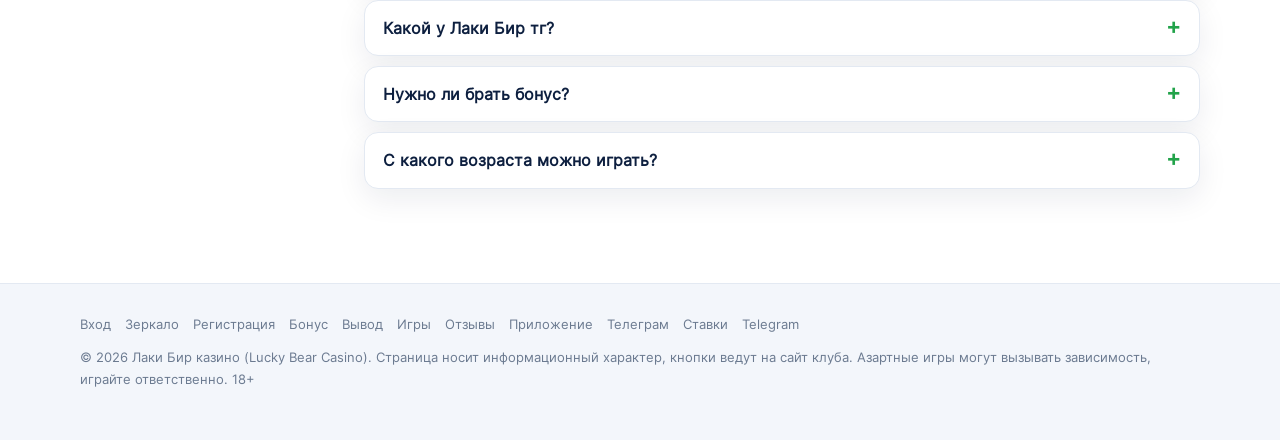
==== commit 499f24a2: "Плитки с иконками: исправлена вложенность Co-Authored-By: Claude Fable 5.1 <noreply@anthropic.com>" ====
--- a/index.html
+++ b/index.html
@@ -172,10 +172,10 @@
     <p><strong>Лаки Бир</strong> это русское название Lucky Bear Casino, в поиске его пишут ещё как «лакибир» и «лаки бир казино». Все варианты ведут к одному клубу: одна регистрация, один баланс, одни бонусы. Площадка работает на русском языке, принимает рубли через карты, СБП, кошельки и криптовалюту и держит круглосуточную поддержку в чате.</p>
     <p>Официального сайта с одним постоянным адресом у Лаки Бир нет: домены казино периодически блокируют, и клуб переезжает на запасные. Поэтому игроки держат в закладках такие страницы, как эта, и Telegram-канал <a href="https://t.me/lakibir_official" target="_blank" rel="noopener">@lakibir_official</a>: кнопки «Войти» и «Регистрация» ведут на действующий адрес и обновляются при каждой смене домена. Ниже разделы про вход, зеркало, приложение, игры, отзывы и выплаты.</p>
     <div class="grid2">
-      <div class="tile"><svg viewBox="0 0 24 24" fill="none" stroke="currentColor" stroke-width="1.8" stroke-linecap="round"><rect x="3" y="6" width="18" height="12" rx="2"/><path d="M3 10h18M7 15h3"/></svg><div><b>Касса в рублях</b><p>Карты, СБП, электронные кошельки, криптовалюта. Пополнение мгновенное, вывод тем же способом.</p></div>
-      <div class="tile"><b>Каталог на 2000+ игр</b><p>Слоты топовых провайдеров, живые столы, быстрые игры, турниры, демо без регистрации.</p></div>
-      <div class="tile"><b>Поддержка 24/7</b><p>Чат на русском, ответ за пару минут, помощь с верификацией и выводом.</p></div>
-      <div class="tile"><b>Мобильная версия</b><p>Браузер на Android и iPhone без установки, приложение для Android, общий аккаунт.</p></div>
+      <div class="tile"><svg viewBox="0 0 24 24" fill="none" stroke="currentColor" stroke-width="1.8" stroke-linecap="round"><rect x="3" y="6" width="18" height="12" rx="2"/><path d="M3 10h18M7 15h3"/></svg><div><b>Касса в рублях</b><p>Карты, СБП, электронные кошельки, криптовалюта. Пополнение мгновенное, вывод тем же способом.</p></div></div>
+      <div class="tile"><svg viewBox="0 0 24 24" fill="none" stroke="currentColor" stroke-width="1.8" stroke-linecap="round"><rect x="3" y="4" width="18" height="16" rx="2"/><path d="M9 4v16M15 4v16M3 12h18"/></svg><div><b>Каталог на 2000+ игр</b><p>Слоты топовых провайдеров, живые столы, быстрые игры, турниры, демо без регистрации.</p></div></div>
+      <div class="tile"><svg viewBox="0 0 24 24" fill="none" stroke="currentColor" stroke-width="1.8" stroke-linecap="round"><path d="M4 12a8 8 0 0116 0v4a2 2 0 01-2 2h-2v-6h4M4 12v4a2 2 0 002 2h2v-6H4"/></svg><div><b>Поддержка 24/7</b><p>Чат на русском, ответ за пару минут, помощь с верификацией и выводом.</p></div></div>
+      <div class="tile"><svg viewBox="0 0 24 24" fill="none" stroke="currentColor" stroke-width="1.8" stroke-linecap="round"><rect x="7" y="2" width="10" height="20" rx="2"/><path d="M11 18h2"/></svg><div><b>Приложение и мобильная версия</b><p>Браузер на Android и iPhone без установки, приложение для Android, общий аккаунт.</p></div></div>
     </div>
   </div>
 </section>
@@ -206,10 +206,10 @@
 <section id="igry">
   <h2>Игры Лаки Бир казино</h2>
   <div class="grid2">
-    <div class="tile"><b>Слоты</b><p>Gates of Olympus, Sweet Bonanza, Sugar Rush 1000, The Dog House, Le Bandit. Pragmatic Play, PG Soft, Hacksaw, Nolimit City, фильтры и покупка бонуса.</p></div>
-    <div class="tile"><b>Живые столы</b><p>Рулетка, блэкджек, баккара, игровые шоу от Evolution и Pragmatic Live, столы с русскоязычными дилерами.</p></div>
-    <div class="tile"><b>Быстрые игры</b><p>Lucky Jet, Aviator, Mines, Plinko, Falling Pickaxe, MineDrop. Раунд на секунды, ставка от нескольких рублей.</p></div>
-    <div class="tile"><b>Турниры и демо</b><p>Турниры по ставкам без записи, демо у большинства игр без регистрации.</p></div></div>
+      <div class="tile"><svg viewBox="0 0 24 24" fill="none" stroke="currentColor" stroke-width="1.8" stroke-linecap="round"><rect x="3" y="4" width="18" height="16" rx="2"/><path d="M9 4v16M15 4v16"/><circle cx="6" cy="12" r="1"/><circle cx="12" cy="12" r="1"/><circle cx="18" cy="12" r="1"/></svg><div><b>Слоты</b><p>Gates of Olympus, Sweet Bonanza, Sugar Rush 1000, The Dog House, Le Bandit. Pragmatic Play, PG Soft, Hacksaw, Nolimit City, фильтры и покупка бонуса.</p></div></div>
+      <div class="tile"><svg viewBox="0 0 24 24" fill="none" stroke="currentColor" stroke-width="1.8" stroke-linecap="round"><circle cx="12" cy="12" r="9"/><circle cx="12" cy="12" r="3"/><path d="M12 3v6M12 15v6M3 12h6M15 12h6"/></svg><div><b>Живые столы</b><p>Рулетка, блэкджек, баккара, игровые шоу от Evolution и Pragmatic Live, столы с русскоязычными дилерами.</p></div></div>
+      <div class="tile"><svg viewBox="0 0 24 24" fill="none" stroke="currentColor" stroke-width="1.8" stroke-linecap="round" stroke-linejoin="round"><path d="M13 2L4 14h7l-1 8 9-12h-7l1-8z"/></svg><div><b>Быстрые игры</b><p>Lucky Jet, Aviator, Mines, Plinko, Falling Pickaxe, MineDrop. Раунд на секунды, ставка от нескольких рублей.</p></div></div>
+      <div class="tile"><svg viewBox="0 0 24 24" fill="none" stroke="currentColor" stroke-width="1.8" stroke-linecap="round"><path d="M7 4h10v5a5 5 0 01-10 0V4zM7 6H4v1a3 3 0 003 3M17 6h3v1a3 3 0 01-3 3M12 14v4M8 20h8"/></svg><div><b>Турниры и демо</b><p>Турниры по ставкам без записи, демо у большинства игр без регистрации.</p></div></div>
   </div>
   <p style="margin-top:12px"><a href="igry/" title="Лаки Бир игры">Подробнее о каталоге →</a></p>
 </section>
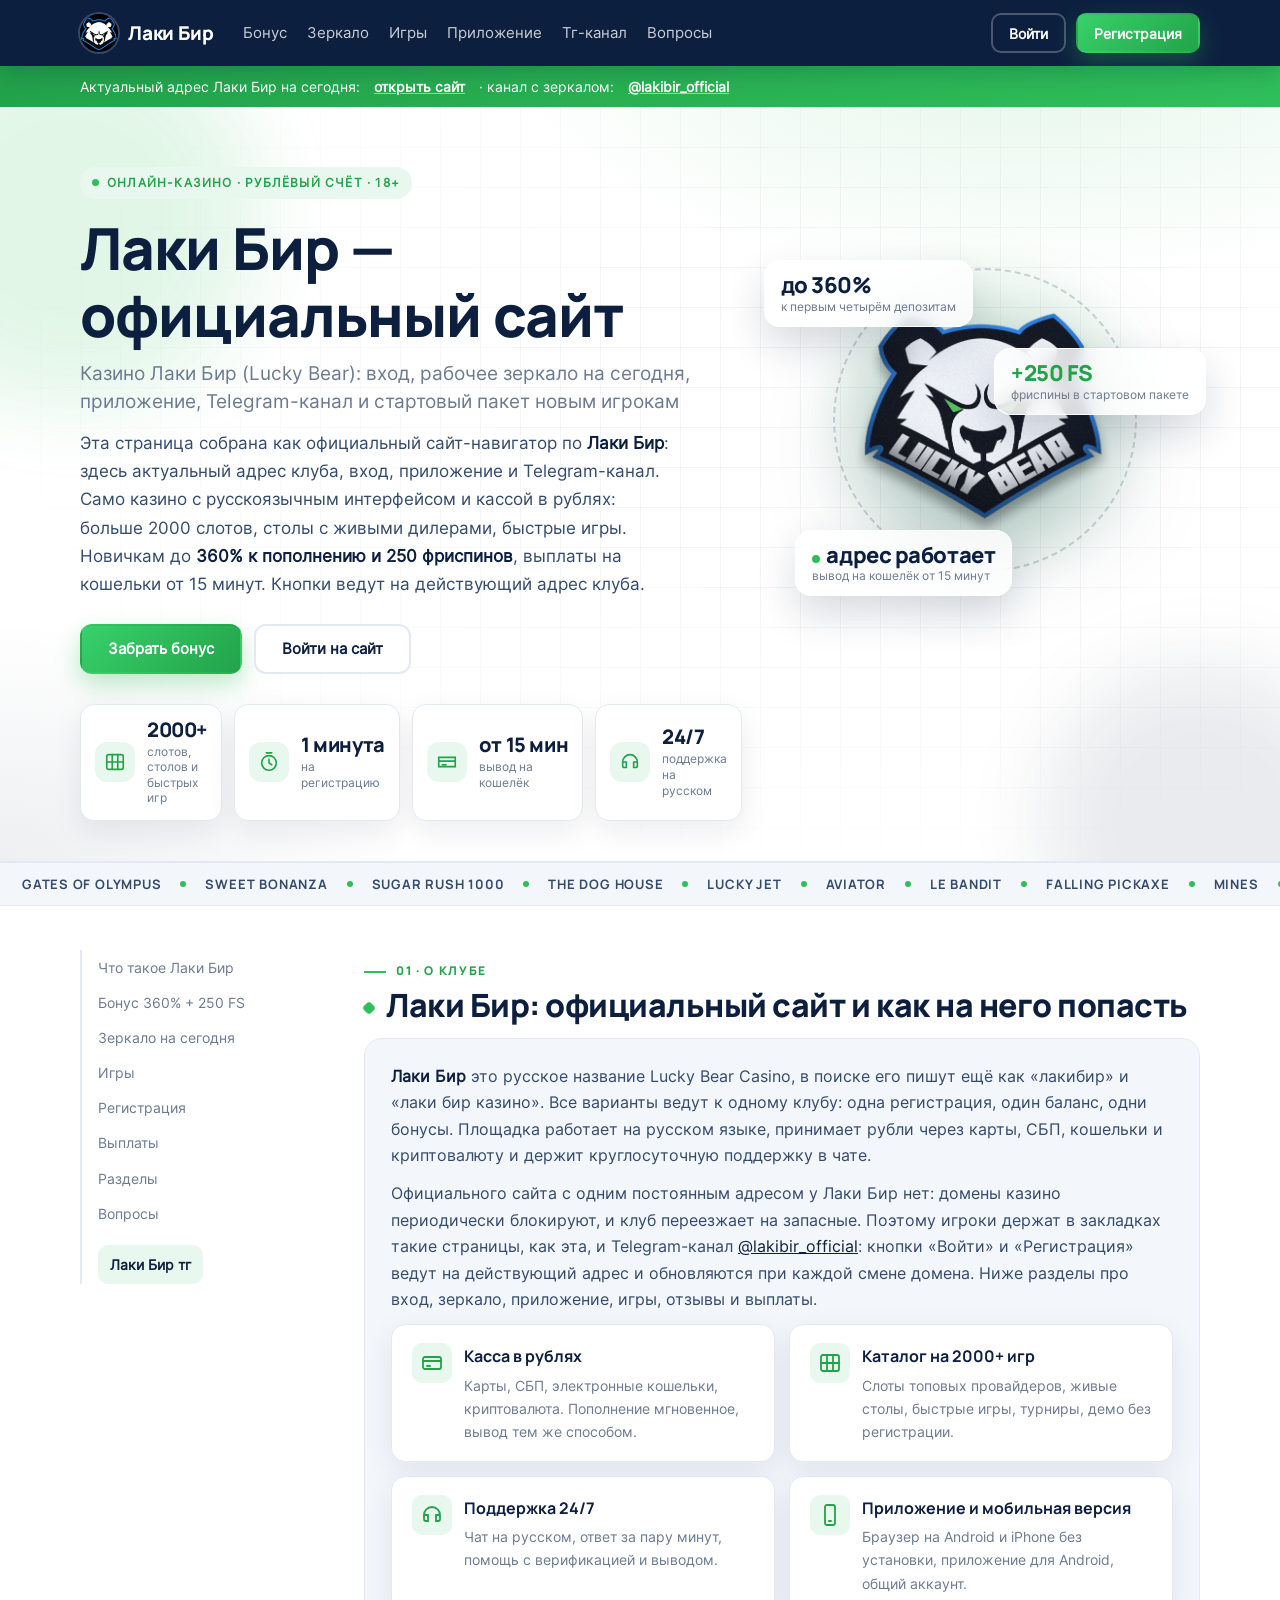
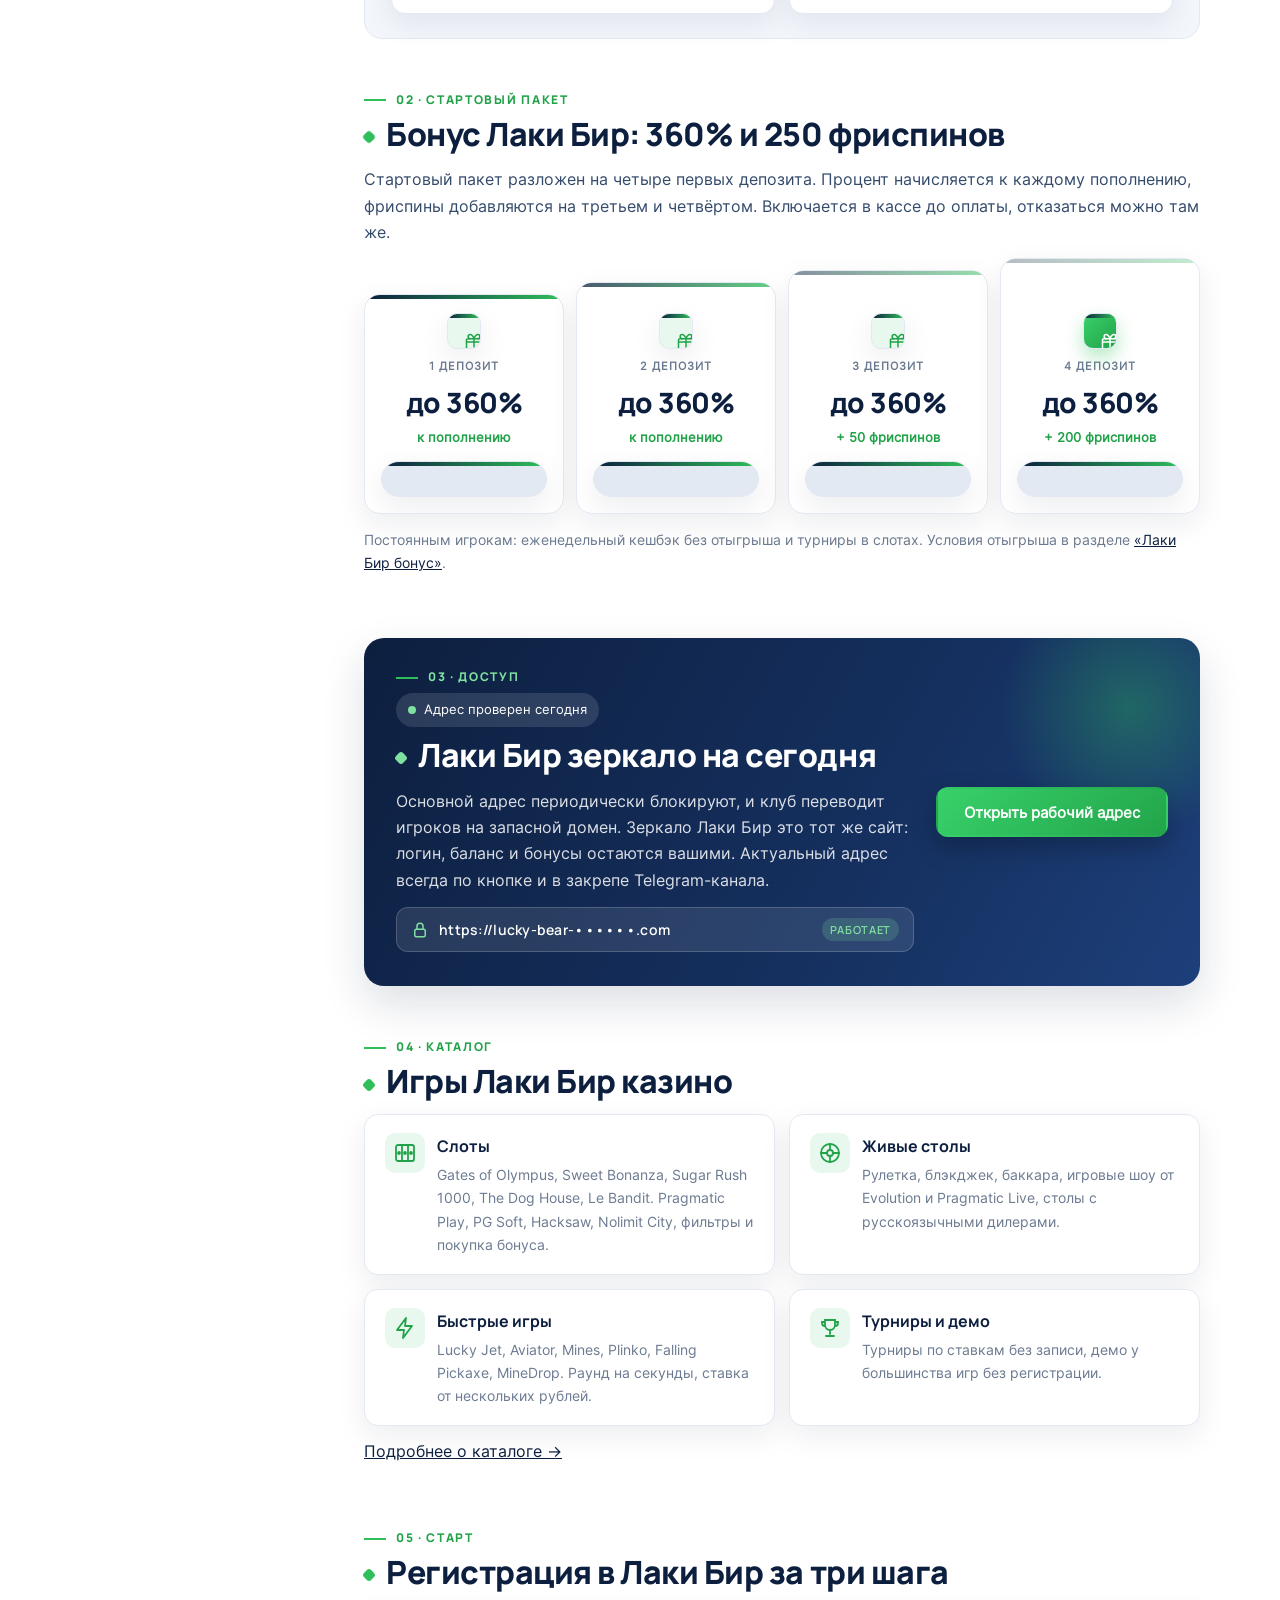
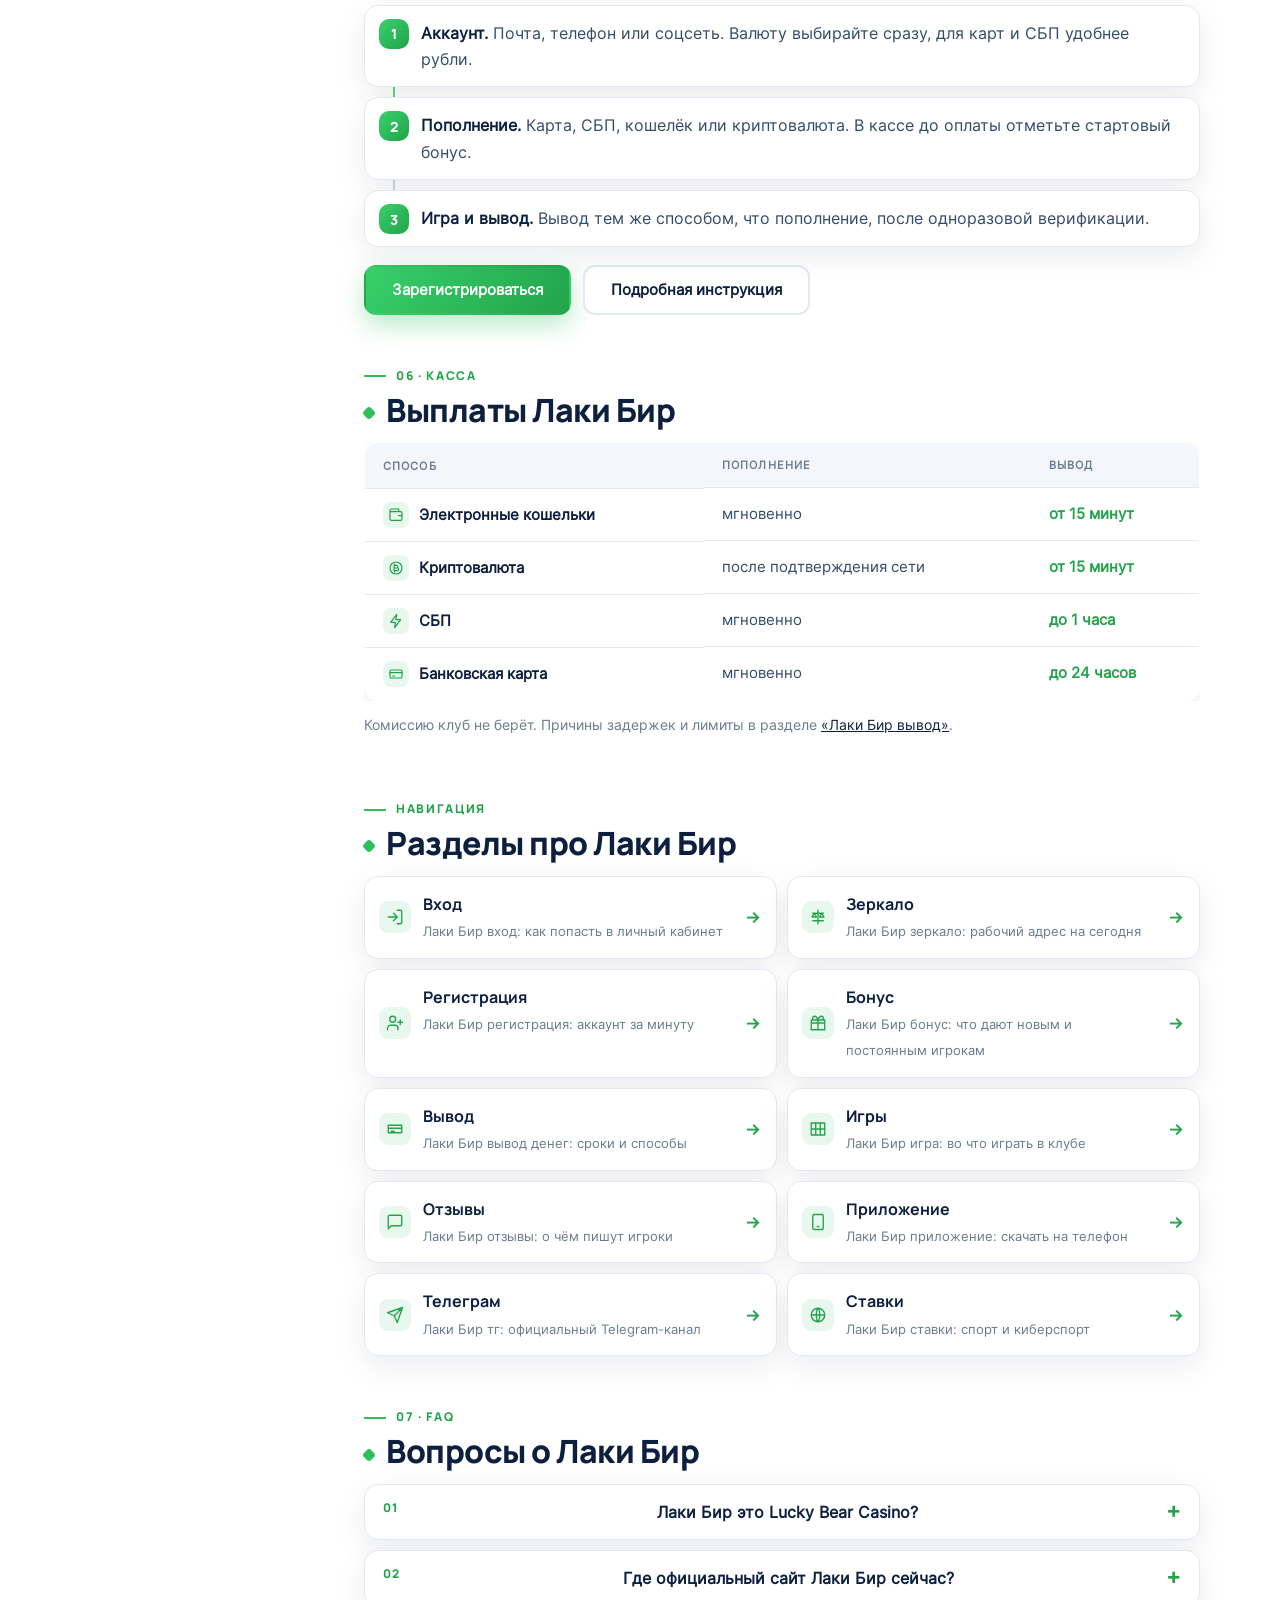
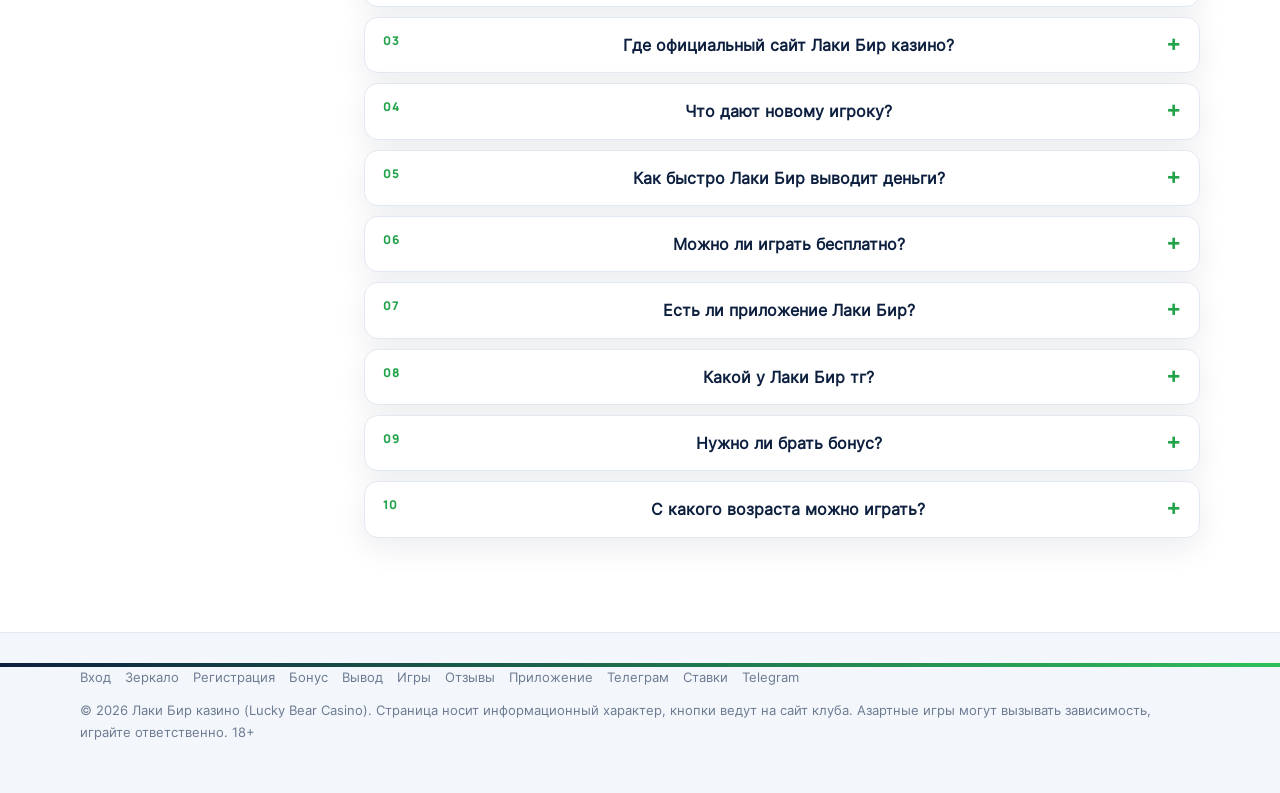
==== commit 7f9d2b8e: "Стиль: номера разделов, кольцо и блобы в hero, иконки в фактах/кассе/хабе, адресная строка зеркала, " ====
--- a/index.html
+++ b/index.html
@@ -13,7 +13,7 @@
 <meta property="og:type" content="website"><meta property="og:locale" content="ru_RU"><meta property="og:site_name" content="Лаки Бир казино">
 <meta property="og:title" content="Лаки Бир — официальный сайт казино Лаки Бир: вход, зеркало, приложение, тг и бонус 360%"><meta property="og:description" content="Лаки Бир — официальный сайт казино Lucky Bear: вход, рабочее зеркало на сегодня, приложение на телефон, Telegram-канал, стартовый пакет до 360% и 250 фриспинов, 2000+ игр, выплаты в рублях от 15 минут. 18+."><meta property="og:url" content="https://lakibir.moscow/"><meta property="og:image" content="https://lakibir.moscow/assets/logo.png">
 <link rel="preconnect" href="https://fonts.googleapis.com"><link rel="preconnect" href="https://fonts.gstatic.com" crossorigin><link rel="stylesheet" href="https://fonts.googleapis.com/css2?family=Manrope:wght@700;800&display=swap">
-<link rel="stylesheet" href="css/site.css?v=4">
+<link rel="stylesheet" href="css/site.css?v=5">
 <script type="application/ld+json">
 {
  "@context": "https://schema.org",
@@ -138,6 +138,7 @@
 <header class="top"><div class="wrap"><a class="brand" href="./" title="Лаки Бир казино"><img src="assets/bear.png" alt="Лаки Бир" width="36" height="36">Лаки Бир</a><nav><a href="#bonus">Бонус</a><a href="#zerkalo">Зеркало</a><a href="#igry">Игры</a><a href="prilozhenie/">Приложение</a><a href="tg/">Тг-канал</a><a href="#faq">Вопросы</a></nav><div class="acts"><a class="btn btn-o btn-s" href="https://fungame555.store/7in6M8" target="_blank" rel="sponsored noopener" title="Вход в Лаки Бир">Войти</a><a class="btn btn-g btn-s" href="https://fungame555.store/7in6M8" target="_blank" rel="sponsored noopener" title="Регистрация в Лаки Бир">Регистрация</a></div></div></header><div class="bar"><div class="wrap"><span>Актуальный адрес Лаки Бир на сегодня:</span><a href="https://fungame555.store/7in6M8" target="_blank" rel="sponsored noopener">открыть сайт</a><span>· канал с зеркалом:</span><a href="https://t.me/lakibir_official" target="_blank" rel="noopener">@lakibir_official</a></div></div>
 <main>
 <section class="hero">
+  <div class="blob b1"></div><div class="blob b2"></div>
   <div class="wrap">
     <div>
       <p class="eyebrow">Онлайн-казино · рублёвый счёт · 18+</p>
@@ -154,10 +155,10 @@
   </div>
   <div class="wrap">
     <div class="facts">
-      <div><b>2000+</b><span>слотов, столов и быстрых игр</span></div>
-      <div><b>1 минута</b><span>на регистрацию</span></div>
-      <div><b>от 15 мин</b><span>вывод на кошелёк</span></div>
-      <div><b>24/7</b><span>поддержка на русском</span></div>
+      <div><svg viewBox="0 0 24 24" fill="none" stroke="currentColor" stroke-width="1.8" stroke-linecap="round"><rect x="3" y="4" width="18" height="16" rx="2"/><path d="M9 4v16M15 4v16M3 12h18"/></svg><div><b>2000+</b><span>слотов, столов и быстрых игр</span></div></div>
+      <div><svg viewBox="0 0 24 24" fill="none" stroke="currentColor" stroke-width="1.8" stroke-linecap="round"><circle cx="12" cy="13" r="8"/><path d="M12 9v4l3 2M9 2h6"/></svg><div><b>1 минута</b><span>на регистрацию</span></div></div>
+      <div><svg viewBox="0 0 24 24" fill="none" stroke="currentColor" stroke-width="1.8" stroke-linecap="round"><path d="M3 7h18v10H3zM3 11h18M7 15h4"/></svg><div><b>от 15 мин</b><span>вывод на кошелёк</span></div></div>
+      <div><svg viewBox="0 0 24 24" fill="none" stroke="currentColor" stroke-width="1.8" stroke-linecap="round"><path d="M4 12a8 8 0 0116 0v4a2 2 0 01-2 2h-2v-6h4M4 12v4a2 2 0 002 2h2v-6H4"/></svg><div><b>24/7</b><span>поддержка на русском</span></div></div>
     </div>
   </div>
 </section>
@@ -167,7 +168,7 @@
 <aside class="toc"><a href="#about">Что такое Лаки Бир</a><a href="#bonus">Бонус 360% + 250 FS</a><a href="#zerkalo">Зеркало на сегодня</a><a href="#igry">Игры</a><a href="#start">Регистрация</a><a href="#pay">Выплаты</a><a href="#razdely">Разделы</a><a href="#faq">Вопросы</a><a class="tg" href="https://t.me/lakibir_official" target="_blank" rel="noopener">Лаки Бир тг</a></aside>
 <div>
 <section id="about">
-  <h2>Лаки Бир: официальный сайт и как на него попасть</h2>
+  <span class="num">01 · О клубе</span><h2>Лаки Бир: официальный сайт и как на него попасть</h2>
   <div class="card">
     <p><strong>Лаки Бир</strong> это русское название Lucky Bear Casino, в поиске его пишут ещё как «лакибир» и «лаки бир казино». Все варианты ведут к одному клубу: одна регистрация, один баланс, одни бонусы. Площадка работает на русском языке, принимает рубли через карты, СБП, кошельки и криптовалюту и держит круглосуточную поддержку в чате.</p>
     <p>Официального сайта с одним постоянным адресом у Лаки Бир нет: домены казино периодически блокируют, и клуб переезжает на запасные. Поэтому игроки держат в закладках такие страницы, как эта, и Telegram-канал <a href="https://t.me/lakibir_official" target="_blank" rel="noopener">@lakibir_official</a>: кнопки «Войти» и «Регистрация» ведут на действующий адрес и обновляются при каждой смене домена. Ниже разделы про вход, зеркало, приложение, игры, отзывы и выплаты.</p>
@@ -181,13 +182,13 @@
 </section>
 
 <section id="bonus">
-  <h2>Бонус Лаки Бир: 360% и 250 фриспинов</h2>
+  <span class="num">02 · Стартовый пакет</span><h2>Бонус Лаки Бир: 360% и 250 фриспинов</h2>
   <p>Стартовый пакет разложен на четыре первых депозита. Процент начисляется к каждому пополнению, фриспины добавляются на третьем и четвёртом. Включается в кассе до оплаты, отказаться можно там же.</p>
   <div class="ladder">
-    <div><small>1 депозит</small><b>до 360%</b><span>к пополнению</span><div class="prog"><i style="--w:25%"></i></div></div>
-    <div><small>2 депозит</small><b>до 360%</b><span>к пополнению</span><div class="prog"><i style="--w:50%"></i></div></div>
-    <div><small>3 депозит</small><b>до 360%</b><span>+ 50 фриспинов</span><div class="prog"><i style="--w:75%"></i></div></div>
-    <div><small>4 депозит</small><b>до 360%</b><span>+ 200 фриспинов</span><div class="prog"><i style="--w:100%"></i></div></div>
+    <div><div class="gift"><svg viewBox="0 0 24 24" fill="none" stroke="currentColor" stroke-width="1.8" stroke-linecap="round"><rect x="3" y="8" width="18" height="13" rx="2"/><path d="M3 12h18M12 8v13M7.5 8a2.5 2.5 0 110-5C10 3 12 8 12 8s2-5 4.5-5a2.5 2.5 0 110 5"/></svg></div><small>1 депозит</small><b>до 360%</b><span>к пополнению</span><div class="prog"><i style="--w:25%"></i></div></div>
+    <div><div class="gift"><svg viewBox="0 0 24 24" fill="none" stroke="currentColor" stroke-width="1.8" stroke-linecap="round"><rect x="3" y="8" width="18" height="13" rx="2"/><path d="M3 12h18M12 8v13M7.5 8a2.5 2.5 0 110-5C10 3 12 8 12 8s2-5 4.5-5a2.5 2.5 0 110 5"/></svg></div><small>2 депозит</small><b>до 360%</b><span>к пополнению</span><div class="prog"><i style="--w:50%"></i></div></div>
+    <div><div class="gift"><svg viewBox="0 0 24 24" fill="none" stroke="currentColor" stroke-width="1.8" stroke-linecap="round"><rect x="3" y="8" width="18" height="13" rx="2"/><path d="M3 12h18M12 8v13M7.5 8a2.5 2.5 0 110-5C10 3 12 8 12 8s2-5 4.5-5a2.5 2.5 0 110 5"/></svg></div><small>3 депозит</small><b>до 360%</b><span>+ 50 фриспинов</span><div class="prog"><i style="--w:75%"></i></div></div>
+    <div><div class="gift"><svg viewBox="0 0 24 24" fill="none" stroke="currentColor" stroke-width="1.8" stroke-linecap="round"><rect x="3" y="8" width="18" height="13" rx="2"/><path d="M3 12h18M12 8v13M7.5 8a2.5 2.5 0 110-5C10 3 12 8 12 8s2-5 4.5-5a2.5 2.5 0 110 5"/></svg></div><small>4 депозит</small><b>до 360%</b><span>+ 200 фриспинов</span><div class="prog"><i style="--w:100%"></i></div></div>
   </div>
   <p style="margin-top:14px;font-size:14px;color:var(--mut)">Постоянным игрокам: еженедельный кешбэк без отыгрыша и турниры в слотах. Условия отыгрыша в разделе <a href="bonus/" title="Лаки Бир бонус">«Лаки Бир бонус»</a>.</p>
 </section>
@@ -195,16 +196,17 @@
 <section id="zerkalo">
   <div class="mirror">
     <div>
-      <span class="status"><i></i>Адрес проверен сегодня</span>
-      <h2>Лаки Бир зеркало на сегодня</h2>
+      <span class="num" style="color:#7fe0a0">03 · Доступ</span>
+      <span class="status"><i></i>Адрес проверен сегодня</span><h2>Лаки Бир зеркало на сегодня</h2>
       <p>Основной адрес периодически блокируют, и клуб переводит игроков на запасной домен. Зеркало Лаки Бир это тот же сайт: логин, баланс и бонусы остаются вашими. Актуальный адрес всегда по кнопке и в закрепе Telegram-канала.</p>
+      <div class="addr"><svg class="lock" viewBox="0 0 24 24" fill="none" stroke="currentColor" stroke-width="2" stroke-linecap="round"><rect x="5" y="11" width="14" height="10" rx="2"/><path d="M8 11V7a4 4 0 018 0v4"/></svg><span class="url">https://lucky-bear-••••••.com</span><span class="ok">работает</span></div>
     </div>
     <a class="btn" href="https://fungame555.store/7in6M8" target="_blank" rel="sponsored noopener">Открыть рабочий адрес</a>
   </div>
 </section>
 
 <section id="igry">
-  <h2>Игры Лаки Бир казино</h2>
+  <span class="num">04 · Каталог</span><h2>Игры Лаки Бир казино</h2>
   <div class="grid2">
       <div class="tile"><svg viewBox="0 0 24 24" fill="none" stroke="currentColor" stroke-width="1.8" stroke-linecap="round"><rect x="3" y="4" width="18" height="16" rx="2"/><path d="M9 4v16M15 4v16"/><circle cx="6" cy="12" r="1"/><circle cx="12" cy="12" r="1"/><circle cx="18" cy="12" r="1"/></svg><div><b>Слоты</b><p>Gates of Olympus, Sweet Bonanza, Sugar Rush 1000, The Dog House, Le Bandit. Pragmatic Play, PG Soft, Hacksaw, Nolimit City, фильтры и покупка бонуса.</p></div></div>
       <div class="tile"><svg viewBox="0 0 24 24" fill="none" stroke="currentColor" stroke-width="1.8" stroke-linecap="round"><circle cx="12" cy="12" r="9"/><circle cx="12" cy="12" r="3"/><path d="M12 3v6M12 15v6M3 12h6M15 12h6"/></svg><div><b>Живые столы</b><p>Рулетка, блэкджек, баккара, игровые шоу от Evolution и Pragmatic Live, столы с русскоязычными дилерами.</p></div></div>
@@ -215,7 +217,7 @@
 </section>
 
 <section id="start">
-  <h2>Регистрация в Лаки Бир за три шага</h2>
+  <span class="num">05 · Старт</span><h2>Регистрация в Лаки Бир за три шага</h2>
   <ol class="steps">
     <li><strong>Аккаунт.</strong> Почта, телефон или соцсеть. Валюту выбирайте сразу, для карт и СБП удобнее рубли.</li>
     <li><strong>Пополнение.</strong> Карта, СБП, кошелёк или криптовалюта. В кассе до оплаты отметьте стартовый бонус.</li>
@@ -225,26 +227,39 @@
 </section>
 
 <section id="pay">
-  <h2>Выплаты Лаки Бир</h2>
+  <span class="num">06 · Касса</span><h2>Выплаты Лаки Бир</h2>
   <div class="tbl"><table class="pay">
     <thead><tr><th>Способ</th><th>Пополнение</th><th>Вывод</th></tr></thead>
     <tbody>
-      <tr><td>Электронные кошельки</td><td>мгновенно</td><td>от 15 минут</td></tr>
-      <tr><td>Криптовалюта</td><td>после подтверждения сети</td><td>от 15 минут</td></tr>
-      <tr><td>СБП</td><td>мгновенно</td><td>до 1 часа</td></tr>
-      <tr><td>Банковская карта</td><td>мгновенно</td><td>до 24 часов</td></tr>
+      <tr><td><svg viewBox="0 0 24 24" fill="none" stroke="currentColor" stroke-width="1.8" stroke-linecap="round"><path d="M3 7h16a2 2 0 012 2v9a2 2 0 01-2 2H5a2 2 0 01-2-2V7zM3 7V5a2 2 0 012-2h11v4M16 13h5"/></svg>Электронные кошельки</td><td>мгновенно</td><td>от 15 минут</td></tr>
+      <tr><td><svg viewBox="0 0 24 24" fill="none" stroke="currentColor" stroke-width="1.8" stroke-linecap="round"><circle cx="12" cy="12" r="9"/><path d="M9 8h4a2 2 0 010 4H9zM9 12h5a2 2 0 010 4H9zM10 6v2M10 16v2"/></svg>Криптовалюта</td><td>после подтверждения сети</td><td>от 15 минут</td></tr>
+      <tr><td><svg viewBox="0 0 24 24" fill="none" stroke="currentColor" stroke-width="1.8" stroke-linecap="round" stroke-linejoin="round"><path d="M13 2L4 14h7l-1 8 9-12h-7l1-8z"/></svg>СБП</td><td>мгновенно</td><td>до 1 часа</td></tr>
+      <tr><td><svg viewBox="0 0 24 24" fill="none" stroke="currentColor" stroke-width="1.8" stroke-linecap="round"><rect x="3" y="6" width="18" height="12" rx="2"/><path d="M3 10h18M7 15h3"/></svg>Банковская карта</td><td>мгновенно</td><td>до 24 часов</td></tr>
     </tbody>
   </table></div>
   <p style="margin-top:12px;font-size:14px;color:var(--mut)">Комиссию клуб не берёт. Причины задержек и лимиты в разделе <a href="vyvod/" title="Лаки Бир вывод">«Лаки Бир вывод»</a>.</p>
 </section>
-<section id="razdely"><h2>Разделы про Лаки Бир</h2><div class="hub"><a href="vhod/" title="Лаки Бир вход: как попасть в личный кабинет"><b>Вход</b><small>Лаки Бир вход: как попасть в личный кабинет</small></a><a href="zerkalo/" title="Лаки Бир зеркало: рабочий адрес на сегодня"><b>Зеркало</b><small>Лаки Бир зеркало: рабочий адрес на сегодня</small></a><a href="registraciya/" title="Лаки Бир регистрация: аккаунт за минуту"><b>Регистрация</b><small>Лаки Бир регистрация: аккаунт за минуту</small></a><a href="bonus/" title="Лаки Бир бонус: что дают новым и постоянным игрокам"><b>Бонус</b><small>Лаки Бир бонус: что дают новым и постоянным игрокам</small></a><a href="vyvod/" title="Лаки Бир вывод денег: сроки и способы"><b>Вывод</b><small>Лаки Бир вывод денег: сроки и способы</small></a><a href="igry/" title="Лаки Бир игра: во что играть в клубе"><b>Игры</b><small>Лаки Бир игра: во что играть в клубе</small></a><a href="otzyvy/" title="Лаки Бир отзывы: о чём пишут игроки"><b>Отзывы</b><small>Лаки Бир отзывы: о чём пишут игроки</small></a><a href="prilozhenie/" title="Лаки Бир приложение: скачать на телефон"><b>Приложение</b><small>Лаки Бир приложение: скачать на телефон</small></a><a href="tg/" title="Лаки Бир тг: официальный Telegram-канал"><b>Телеграм</b><small>Лаки Бир тг: официальный Telegram-канал</small></a><a href="stavki/" title="Лаки Бир ставки: спорт и киберспорт"><b>Ставки</b><small>Лаки Бир ставки: спорт и киберспорт</small></a></div></section>
+<section id="razdely"><span class="num">Навигация</span><h2>Разделы про Лаки Бир</h2><div class="hub"><a href="vhod/" title="Лаки Бир вход: как попасть в личный кабинет"><span class="ic"><svg viewBox="0 0 24 24" fill="none" stroke="currentColor" stroke-width="1.8" stroke-linecap="round" stroke-linejoin="round"><path d="M15 3h4a2 2 0 012 2v14a2 2 0 01-2 2h-4M10 17l5-5-5-5M15 12H3"/></svg></span><b>Вход</b><small>Лаки Бир вход: как попасть в личный кабинет</small></a><a href="zerkalo/" title="Лаки Бир зеркало: рабочий адрес на сегодня"><span class="ic"><svg viewBox="0 0 24 24" fill="none" stroke="currentColor" stroke-width="1.8" stroke-linecap="round" stroke-linejoin="round"><path d="M12 3v18M5 7h14M5 17h14M7 7l-3 5h6l-3-5zM17 7l-3 5h6l-3-5z"/></svg></span><b>Зеркало</b><small>Лаки Бир зеркало: рабочий адрес на сегодня</small></a><a href="registraciya/" title="Лаки Бир регистрация: аккаунт за минуту"><span class="ic"><svg viewBox="0 0 24 24" fill="none" stroke="currentColor" stroke-width="1.8" stroke-linecap="round" stroke-linejoin="round"><path d="M16 21v-2a4 4 0 00-4-4H6a4 4 0 00-4 4v2M9 11a4 4 0 100-8 4 4 0 000 8zM19 8v6M22 11h-6"/></svg></span><b>Регистрация</b><small>Лаки Бир регистрация: аккаунт за минуту</small></a><a href="bonus/" title="Лаки Бир бонус: что дают новым и постоянным игрокам"><span class="ic"><svg viewBox="0 0 24 24" fill="none" stroke="currentColor" stroke-width="1.8" stroke-linecap="round" stroke-linejoin="round"><path d="M3 8h18v13H3zM3 12h18M12 8v13M7.5 8a2.5 2.5 0 110-5C10 3 12 8 12 8s2-5 4.5-5a2.5 2.5 0 110 5"/></svg></span><b>Бонус</b><small>Лаки Бир бонус: что дают новым и постоянным игрокам</small></a><a href="vyvod/" title="Лаки Бир вывод денег: сроки и способы"><span class="ic"><svg viewBox="0 0 24 24" fill="none" stroke="currentColor" stroke-width="1.8" stroke-linecap="round" stroke-linejoin="round"><path d="M3 7h18v10H3zM3 11h18M7 15h4"/></svg></span><b>Вывод</b><small>Лаки Бир вывод денег: сроки и способы</small></a><a href="igry/" title="Лаки Бир игра: во что играть в клубе"><span class="ic"><svg viewBox="0 0 24 24" fill="none" stroke="currentColor" stroke-width="1.8" stroke-linecap="round" stroke-linejoin="round"><path d="M3 4h18v16H3zM9 4v16M15 4v16M3 12h18"/></svg></span><b>Игры</b><small>Лаки Бир игра: во что играть в клубе</small></a><a href="otzyvy/" title="Лаки Бир отзывы: о чём пишут игроки"><span class="ic"><svg viewBox="0 0 24 24" fill="none" stroke="currentColor" stroke-width="1.8" stroke-linecap="round" stroke-linejoin="round"><path d="M21 15a2 2 0 01-2 2H7l-4 4V5a2 2 0 012-2h14a2 2 0 012 2z"/></svg></span><b>Отзывы</b><small>Лаки Бир отзывы: о чём пишут игроки</small></a><a href="prilozhenie/" title="Лаки Бир приложение: скачать на телефон"><span class="ic"><svg viewBox="0 0 24 24" fill="none" stroke="currentColor" stroke-width="1.8" stroke-linecap="round" stroke-linejoin="round"><path d="M7 2h10a2 2 0 012 2v16a2 2 0 01-2 2H7a2 2 0 01-2-2V4a2 2 0 012-2zM11 18h2"/></svg></span><b>Приложение</b><small>Лаки Бир приложение: скачать на телефон</small></a><a href="tg/" title="Лаки Бир тг: официальный Telegram-канал"><span class="ic"><svg viewBox="0 0 24 24" fill="none" stroke="currentColor" stroke-width="1.8" stroke-linecap="round" stroke-linejoin="round"><path d="M22 2L11 13M22 2l-7 20-4-9-9-4 20-7z"/></svg></span><b>Телеграм</b><small>Лаки Бир тг: официальный Telegram-канал</small></a><a href="stavki/" title="Лаки Бир ставки: спорт и киберспорт"><span class="ic"><svg viewBox="0 0 24 24" fill="none" stroke="currentColor" stroke-width="1.8" stroke-linecap="round" stroke-linejoin="round"><path d="M12 3a9 9 0 100 18 9 9 0 000-18zM12 3c3 3 3 15 0 18M12 3c-3 3-3 15 0 18M3 12h18"/></svg></span><b>Ставки</b><small>Лаки Бир ставки: спорт и киберспорт</small></a></div></section>
 <section class="faq" id="faq">
-  <h2>Вопросы о Лаки Бир</h2>
+  <span class="num">07 · FAQ</span><h2>Вопросы о Лаки Бир</h2>
   <details><summary>Лаки Бир это Lucky Bear Casino?</summary><p>Да. «Лаки Бир» это русское написание названия Lucky Bear Casino, в поиске встречается и «лакибир». Сайт, аккаунт и бонусы одни.</p></details><details><summary>Где официальный сайт Лаки Бир сейчас?</summary><p>Адрес меняется, действующий всегда по кнопкам на этой странице и в закрепе Telegram-канала.</p></details><details><summary>Где официальный сайт Лаки Бир казино?</summary><p>Кнопки «Войти» и «Регистрация» на этой странице ведут на действующий адрес. При блокировке основного домена откроется зеркало с тем же кабинетом.</p></details><details><summary>Что дают новому игроку?</summary><p>Стартовый пакет до 360% к пополнению и 250 фриспинов, разложенный на четыре первых депозита.</p></details><details><summary>Как быстро Лаки Бир выводит деньги?</summary><p>На кошельки и криптовалюту от 15 минут, СБП до часа, карта до суток, после одноразовой верификации.</p></details><details><summary>Можно ли играть бесплатно?</summary><p>Да, у большинства слотов и быстрых игр есть демо без регистрации.</p></details><details><summary>Есть ли приложение Лаки Бир?</summary><p>Да, для Android в виде apk с сайта клуба, на iPhone работает ярлык из Safari. Мобильная версия в браузере тоже полная.</p></details><details><summary>Какой у Лаки Бир тг?</summary><p>Официальный канал @lakibir_official: рабочее зеркало в закрепе, бонусы и новости.</p></details><details><summary>Нужно ли брать бонус?</summary><p>Нет, от пакета можно отказаться в кассе до оплаты.</p></details><details><summary>С какого возраста можно играть?</summary><p>С 18 лет, один аккаунт на человека.</p></details>
 </section>
 </div>
 </div>
 </main>
 <footer><div class="wrap"><nav><a href="vhod/" title="Лаки Бир вход: как попасть в личный кабинет">Вход</a><a href="zerkalo/" title="Лаки Бир зеркало: рабочий адрес на сегодня">Зеркало</a><a href="registraciya/" title="Лаки Бир регистрация: аккаунт за минуту">Регистрация</a><a href="bonus/" title="Лаки Бир бонус: что дают новым и постоянным игрокам">Бонус</a><a href="vyvod/" title="Лаки Бир вывод денег: сроки и способы">Вывод</a><a href="igry/" title="Лаки Бир игра: во что играть в клубе">Игры</a><a href="otzyvy/" title="Лаки Бир отзывы: о чём пишут игроки">Отзывы</a><a href="prilozhenie/" title="Лаки Бир приложение: скачать на телефон">Приложение</a><a href="tg/" title="Лаки Бир тг: официальный Telegram-канал">Телеграм</a><a href="stavki/" title="Лаки Бир ставки: спорт и киберспорт">Ставки</a><a href="https://t.me/lakibir_official" target="_blank" rel="noopener">Telegram</a></nav><p>© 2026 Лаки Бир казино (Lucky Bear Casino). Страница носит информационный характер, кнопки ведут на сайт клуба. Азартные игры могут вызывать зависимость, играйте ответственно. 18+</p></div></footer><div class="sticky"><span><b>До 360% + 250 FS</b>стартовый пакет Лаки Бир</span><a class="btn btn-g btn-s" href="https://fungame555.store/7in6M8" target="_blank" rel="sponsored noopener">Забрать</a></div>
+<script>
+(function(){
+  var els=document.querySelectorAll('.card,.tile,.ladder>div,.steps li,.hub a,.faq details,.mirror,.pay');
+  if('IntersectionObserver' in window && !matchMedia('(prefers-reduced-motion: reduce)').matches){
+    els.forEach(function(e){e.classList.add('rv')});
+    var io=new IntersectionObserver(function(en){en.forEach(function(x){if(x.isIntersecting){x.target.classList.add('in');io.unobserve(x.target)}})},{rootMargin:'0px 0px -8% 0px'});
+    els.forEach(function(e){io.observe(e)});
+    setTimeout(function(){els.forEach(function(e){e.classList.add('in')})},2500);
+  }
+  var top=document.querySelector('.top');
+  addEventListener('scroll',function(){top.classList.toggle('scrolled',scrollY>40)},{passive:true});
+})();
+</script>
 </body>
 </html>
--- a/css/site.css
+++ b/css/site.css
@@ -38,8 +38,8 @@
 .hero__side .t{text-align:center;color:var(--ink2);margin-bottom:16px}
 .hero__side .btn{width:100%}
 .facts{display:grid;grid-template-columns:repeat(4,1fr);gap:12px;margin-top:30px}
-.facts div{padding:16px 18px;background:#fff;border:1px solid var(--line);border-radius:14px;box-shadow:var(--sh)}
-.facts b{display:block;font:800 22px var(--head);color:var(--ink);letter-spacing:-.02em}.facts span{font-size:13px;color:var(--mut)}
+.facts>div{padding:14px 14px;background:#fff;border:1px solid var(--line);border-radius:14px;box-shadow:var(--sh)}
+.facts b{display:block;font:800 20px/1.1 var(--head);white-space:nowrap;color:var(--ink);letter-spacing:-.02em}.facts span{display:block;font-size:12px;line-height:1.3;color:var(--mut);margin-top:3px}
 .layout{display:grid;grid-template-columns:240px 1fr;gap:44px;padding:44px 0}
 .toc{position:sticky;top:86px;align-self:start;border-left:2px solid var(--line);padding-left:16px}
 .toc a{display:block;font-size:14px;color:var(--mut);text-decoration:none;padding:6px 0;transition:color .15s}.toc a:hover{color:var(--ink)}
@@ -126,3 +126,40 @@
 .tile>div b{display:block;color:var(--ink);margin-bottom:4px;font-family:var(--head)}.tile>div p{font-size:14px;margin:0;color:var(--mut)}
 @media(max-width:800px){.hero__art{min-height:300px;margin-top:10px}.hero__art img{width:min(260px,70%)}.chip b{font-size:18px}.ticker{font-size:12px}}
 @media(prefers-reduced-motion:reduce){.hero__art img,.chip,.hero h1,.hero .lead,.hero .row,.hero .eyebrow,.ticker__track,.ladder .prog i,.status i,.chip .pulse{animation:none}}
+
+/* ---- проход 3 ---- */
+.hero__art::after{content:"";position:absolute;width:300px;height:300px;border-radius:50%;border:2px dashed rgba(13,31,63,.18);animation:spin 40s linear infinite}
+.hero__art img{z-index:1}.chip{z-index:2}
+@keyframes spin{to{transform:rotate(360deg)}}
+.blob{position:absolute;border-radius:50%;filter:blur(40px);opacity:.55;pointer-events:none;animation:drift 14s ease-in-out infinite alternate}
+.blob.b1{width:380px;height:380px;left:-120px;top:-80px;background:rgba(47,191,90,.25)}
+.blob.b2{width:320px;height:320px;right:-80px;bottom:-120px;background:rgba(13,31,63,.16);animation-delay:-7s}
+@keyframes drift{to{transform:translate(40px,30px) scale(1.08)}}
+.num{display:block;font:800 12px var(--head);letter-spacing:.14em;text-transform:uppercase;color:var(--green2);margin-bottom:8px}
+.num::before{content:"";display:inline-block;width:22px;height:2px;background:var(--green);vertical-align:middle;margin-right:10px}
+.facts>div{display:grid;grid-template-columns:40px 1fr;gap:12px;align-items:center}.facts>div>div{display:block}
+.facts svg{width:40px;height:40px;padding:9px;border-radius:12px;background:var(--mint);color:var(--green2)}
+.ladder{align-items:end}
+.ladder div:nth-child(1){padding-top:18px}.ladder div:nth-child(2){padding-top:30px}.ladder div:nth-child(3){padding-top:42px}.ladder div:nth-child(4){padding-top:54px}
+.ladder .gift{width:34px;height:34px;margin:0 auto 8px;border-radius:10px;background:var(--mint);color:var(--green2);display:grid;place-items:center}
+.ladder .gift svg{width:20px;height:20px}
+.ladder div:nth-child(4) .gift{background:linear-gradient(135deg,#38d16a,#22a34a);color:#fff;box-shadow:0 8px 18px rgba(47,191,90,.35)}
+.addr{display:flex;align-items:center;gap:10px;background:rgba(255,255,255,.1);border:1px solid rgba(255,255,255,.18);border-radius:12px;padding:10px 14px;margin:14px 0 4px;font:600 14px var(--head);color:#fff;max-width:520px}
+.addr .lock{width:18px;height:18px;color:#7fe0a0;flex:0 0 18px}
+.addr .url{flex:1;letter-spacing:.02em;overflow:hidden;text-overflow:ellipsis;white-space:nowrap}
+.addr .ok{font-size:11px;padding:4px 8px;border-radius:999px;background:rgba(127,224,160,.18);color:#7fe0a0;letter-spacing:.06em;text-transform:uppercase}
+.pay td:first-child{display:flex;align-items:center;gap:10px;font-weight:600;color:var(--ink)}
+.pay td svg{width:26px;height:26px;padding:5px;border-radius:8px;background:var(--mint);color:var(--green2);flex:0 0 26px}
+.hub a{padding-left:58px}
+.hub a .ic{position:absolute;left:14px;top:50%;transform:translateY(-50%);width:32px;height:32px;border-radius:9px;background:var(--mint);color:var(--green2);display:grid;place-items:center}
+.hub a .ic svg{width:18px;height:18px}
+.faq details{counter-increment:q}.faq summary::before{content:counter(q,decimal-leading-zero);font:800 12px var(--head);color:var(--green2);margin-right:12px;letter-spacing:.06em}
+.faq{counter-reset:q}
+.rv{transform:translateY(18px);transition:transform .6s ease,opacity .6s ease;opacity:.001}
+.rv.in{transform:none;opacity:1}
+.top.scrolled{background:rgba(13,31,63,.92);backdrop-filter:blur(10px)}
+footer .wrap{position:relative}
+footer::before{content:"";display:block;height:4px;background:linear-gradient(90deg,var(--navy),var(--green),var(--navy));background-size:200% 100%;animation:shine 6s linear infinite}
+@keyframes shine{to{background-position:200% 0}}
+@media(max-width:800px){.layout{grid-template-columns:minmax(0,1fr)}.hero__art::after{width:220px;height:220px}.blob{display:none}.ladder div:nth-child(n){padding-top:18px}}
+@media(prefers-reduced-motion:reduce){.hero__art::after,.blob,footer::before{animation:none}.rv{opacity:1;transform:none;transition:none}}
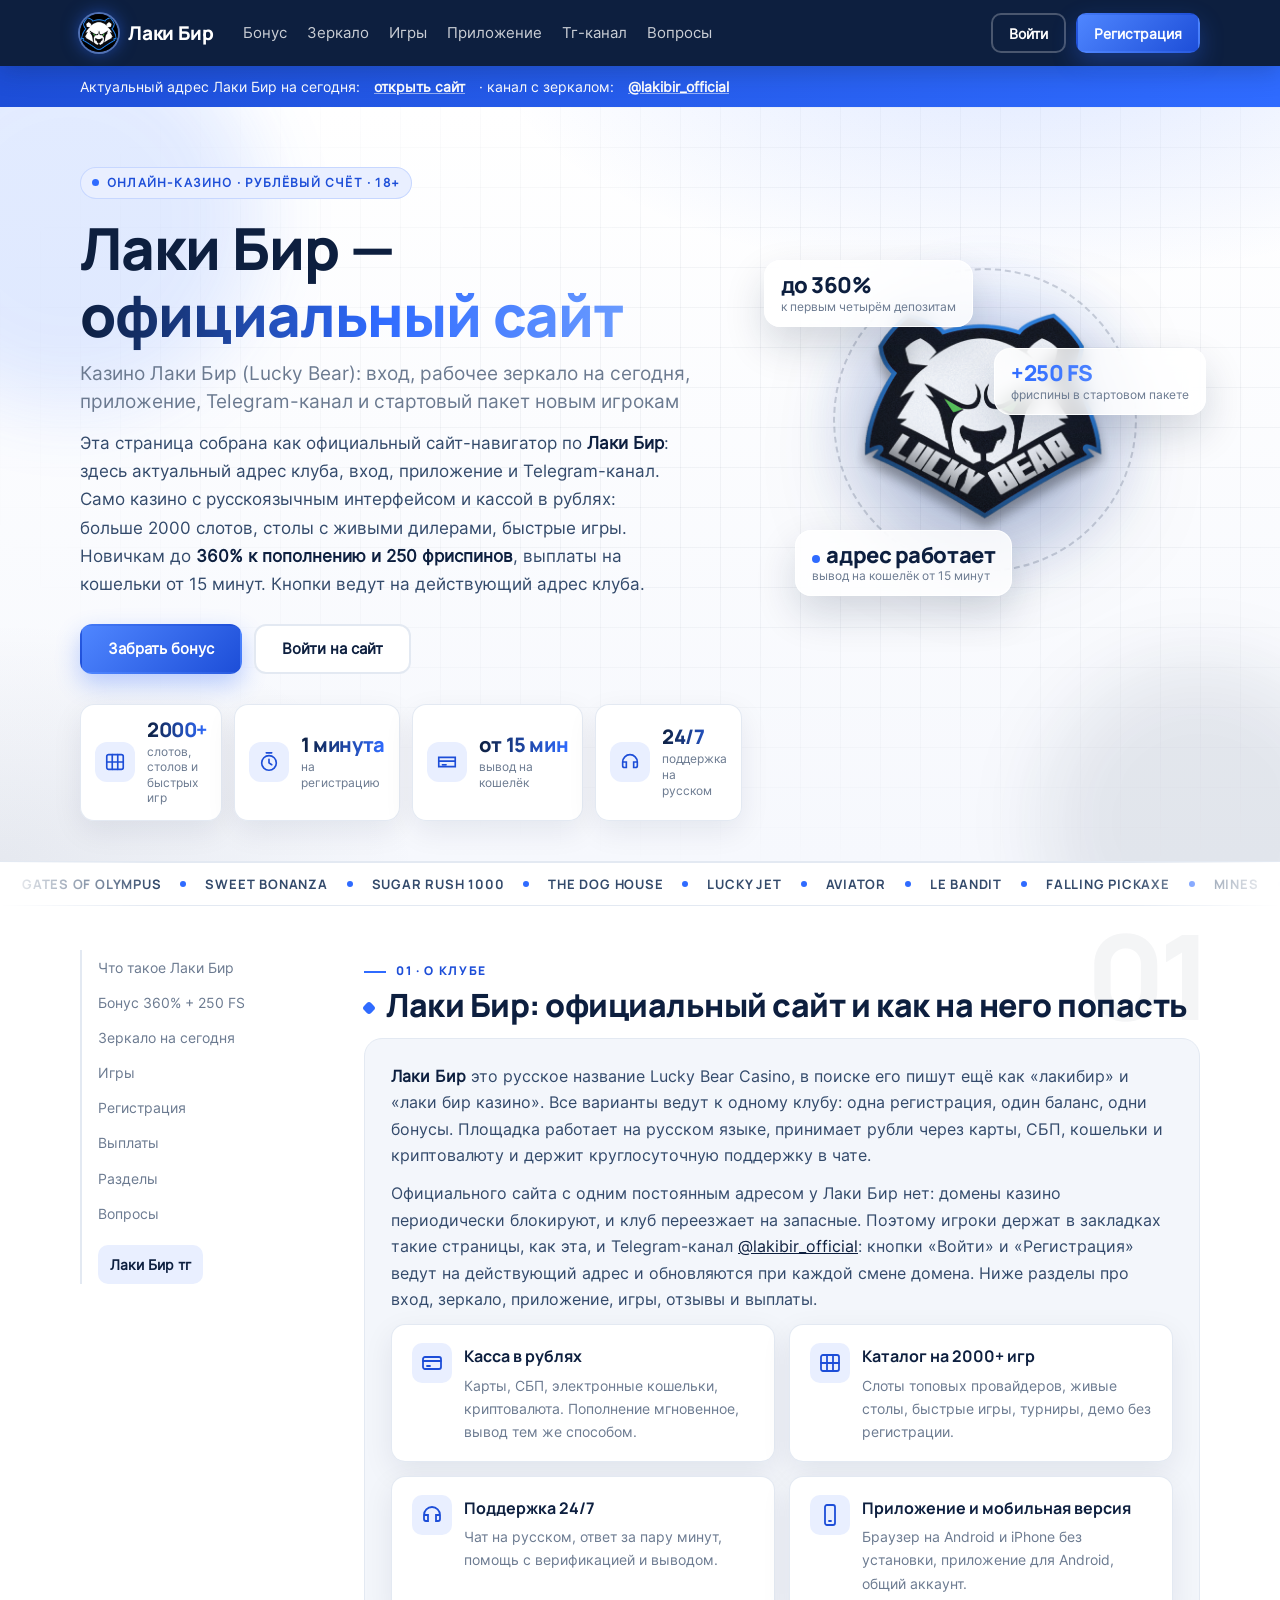
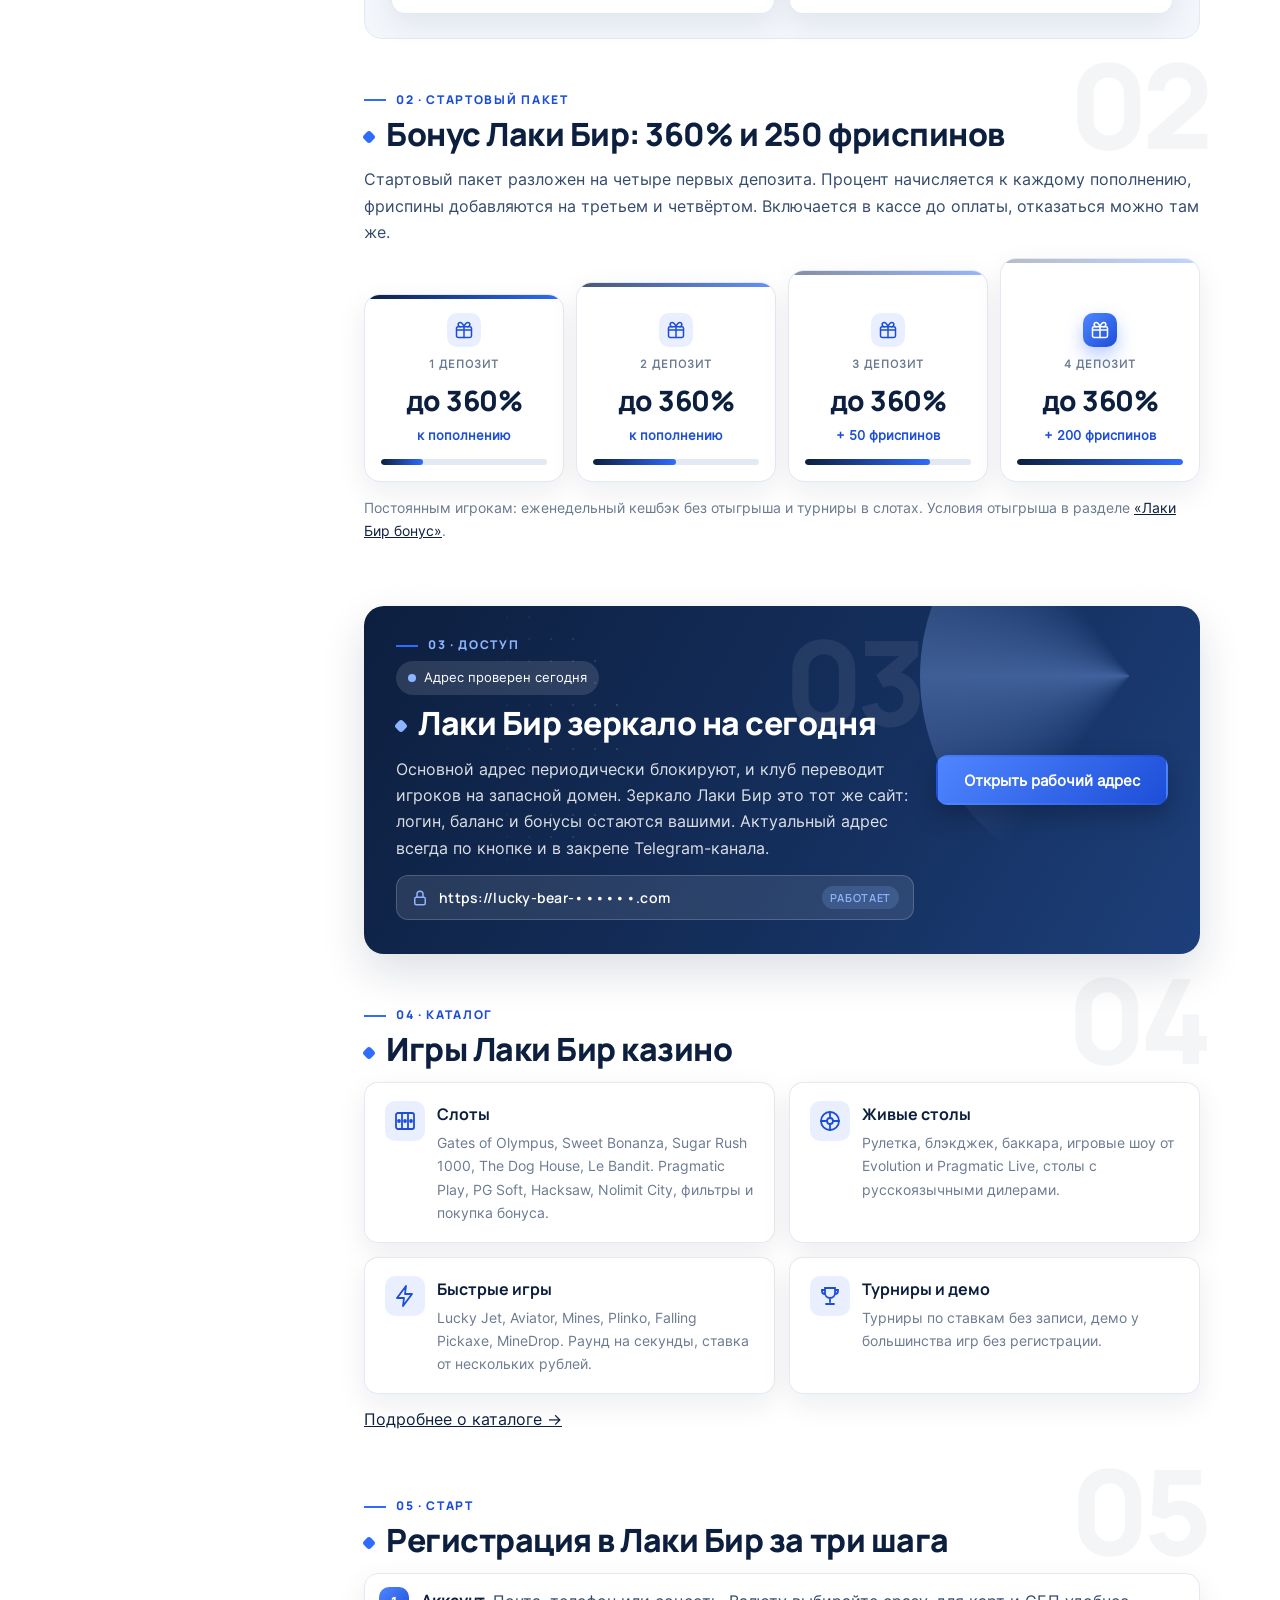
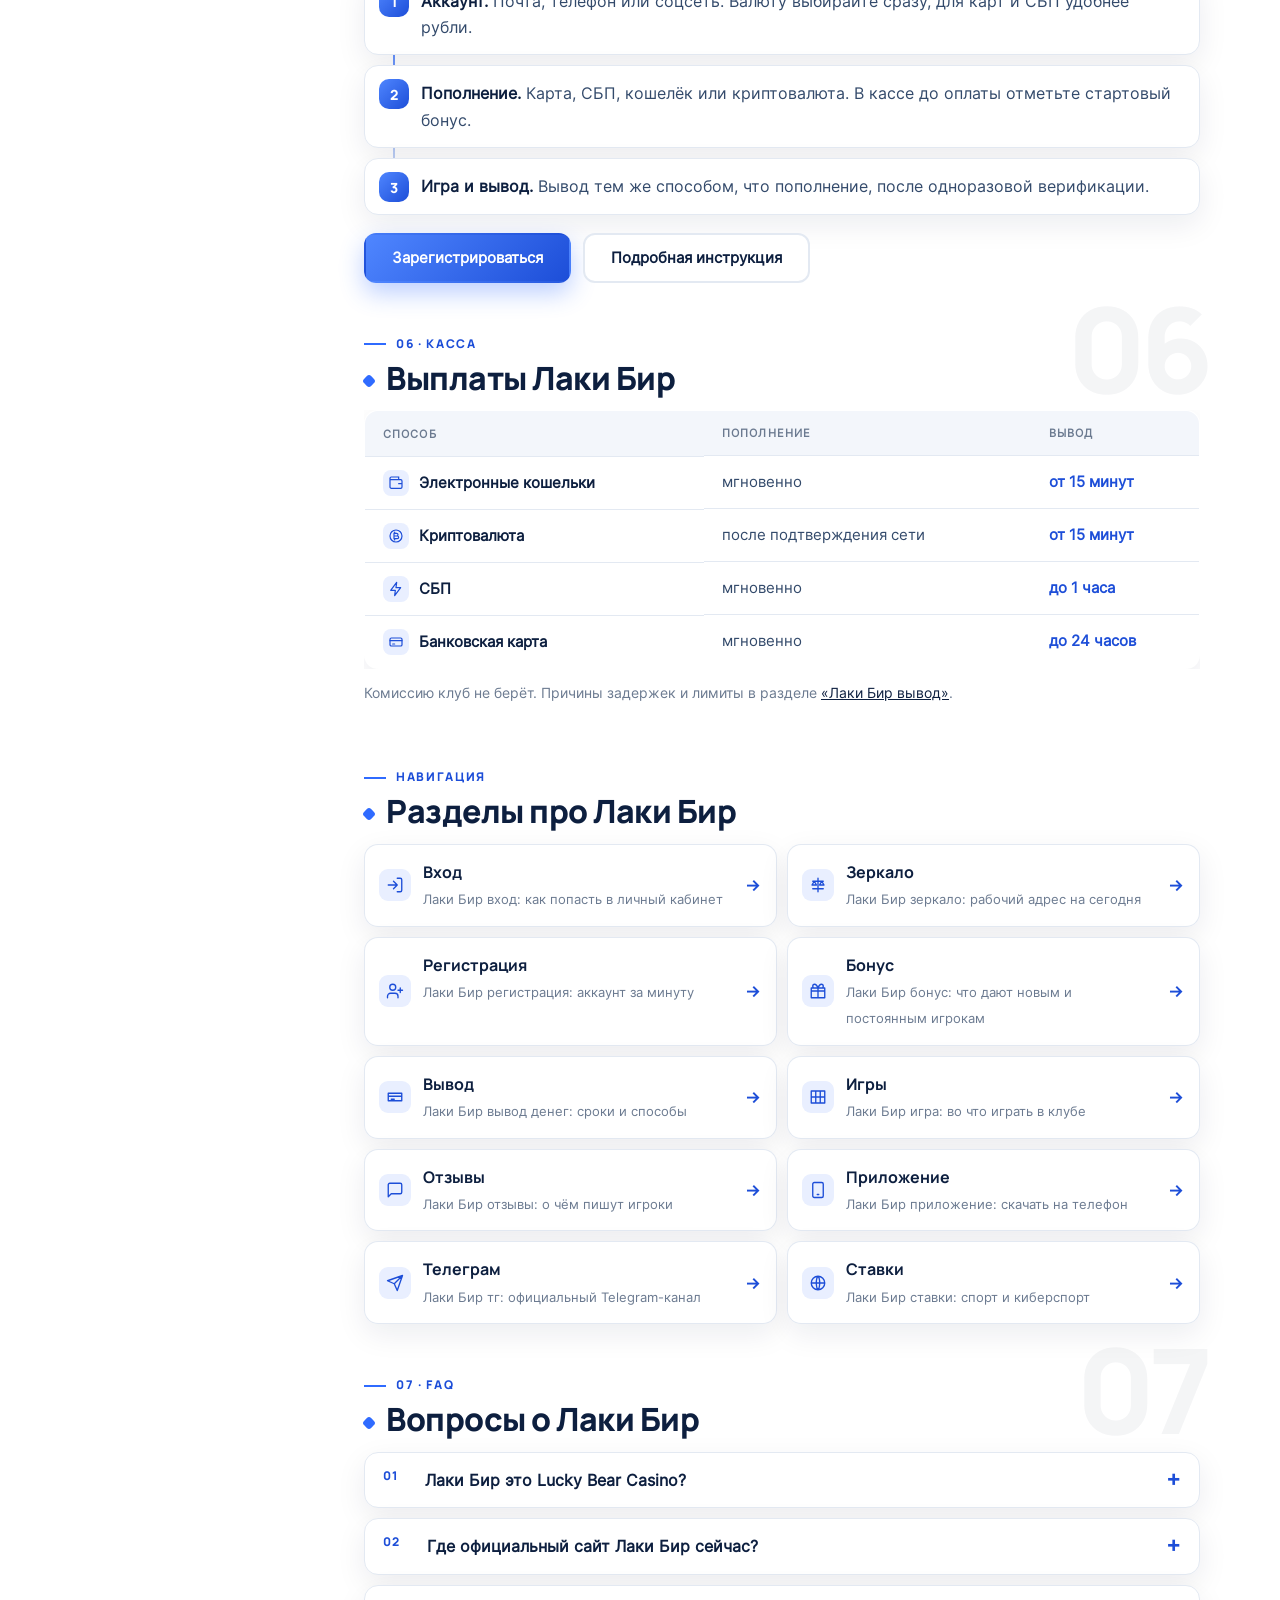
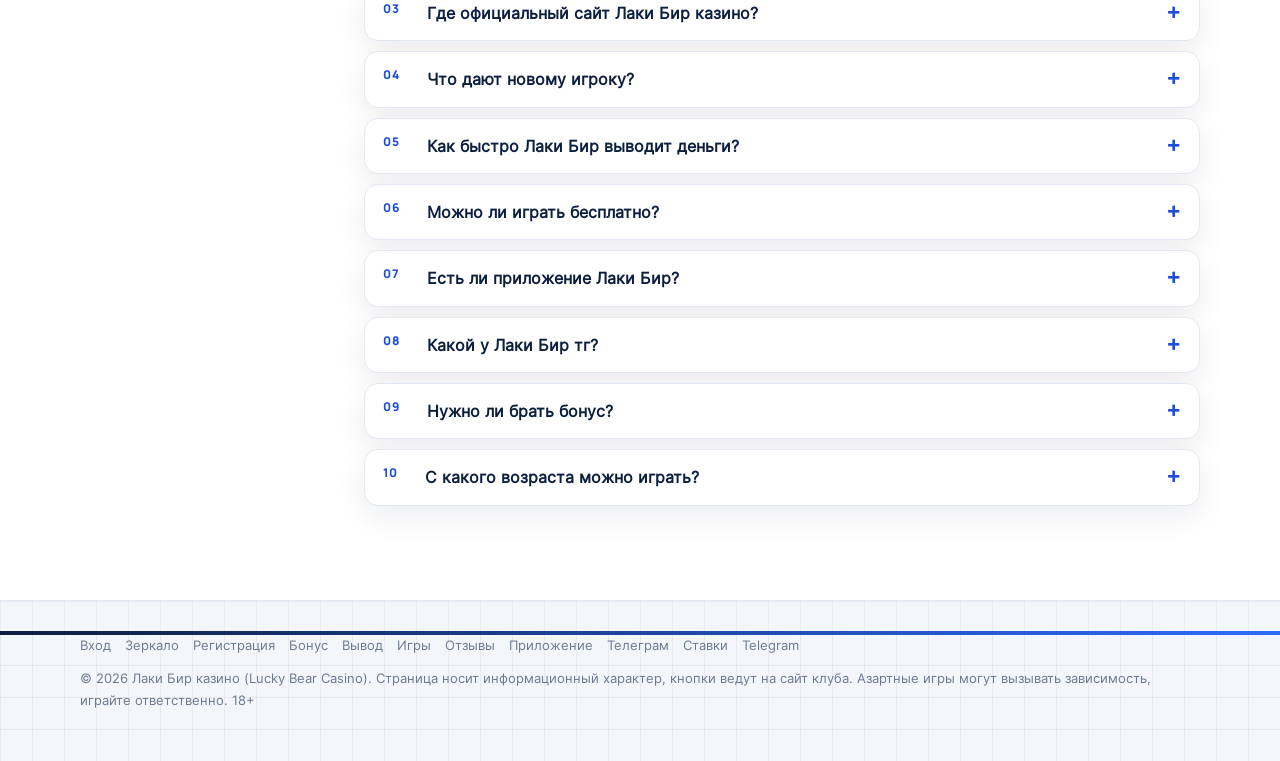
==== commit 519fda3a: "Синий акцент вместо зелёного; градиентный заголовок, призрачные номера разделов, шиммер кнопок, град" ====
--- a/index.html
+++ b/index.html
@@ -13,7 +13,7 @@
 <meta property="og:type" content="website"><meta property="og:locale" content="ru_RU"><meta property="og:site_name" content="Лаки Бир казино">
 <meta property="og:title" content="Лаки Бир — официальный сайт казино Лаки Бир: вход, зеркало, приложение, тг и бонус 360%"><meta property="og:description" content="Лаки Бир — официальный сайт казино Lucky Bear: вход, рабочее зеркало на сегодня, приложение на телефон, Telegram-канал, стартовый пакет до 360% и 250 фриспинов, 2000+ игр, выплаты в рублях от 15 минут. 18+."><meta property="og:url" content="https://lakibir.moscow/"><meta property="og:image" content="https://lakibir.moscow/assets/logo.png">
 <link rel="preconnect" href="https://fonts.googleapis.com"><link rel="preconnect" href="https://fonts.gstatic.com" crossorigin><link rel="stylesheet" href="https://fonts.googleapis.com/css2?family=Manrope:wght@700;800&display=swap">
-<link rel="stylesheet" href="css/site.css?v=5">
+<link rel="stylesheet" href="css/site.css?v=6">
 <script type="application/ld+json">
 {
  "@context": "https://schema.org",
@@ -142,7 +142,7 @@
   <div class="wrap">
     <div>
       <p class="eyebrow">Онлайн-казино · рублёвый счёт · 18+</p>
-      <h1>Лаки Бир — официальный сайт<small>Казино Лаки Бир (Lucky Bear): вход, рабочее зеркало на сегодня, приложение, Telegram-канал и стартовый пакет новым игрокам</small></h1>
+      <h1>Лаки Бир — <span class="grad">официальный сайт</span><small>Казино Лаки Бир (Lucky Bear): вход, рабочее зеркало на сегодня, приложение, Telegram-канал и стартовый пакет новым игрокам</small></h1>
       <p class="lead">Эта страница собрана как официальный сайт-навигатор по <strong>Лаки Бир</strong>: здесь актуальный адрес клуба, вход, приложение и Telegram-канал. Само казино с русскоязычным интерфейсом и кассой в рублях: больше 2000 слотов, столы с живыми дилерами, быстрые игры. Новичкам до <strong>360% к пополнению и 250 фриспинов</strong>, выплаты на кошельки от 15 минут. Кнопки ведут на действующий адрес клуба.</p>
       <div class="row"><a class="btn btn-g" href="https://fungame555.store/7in6M8" target="_blank" rel="sponsored noopener">Забрать бонус</a><a class="btn btn-o" href="https://fungame555.store/7in6M8" target="_blank" rel="sponsored noopener">Войти на сайт</a></div>
     </div>
@@ -168,7 +168,7 @@
 <aside class="toc"><a href="#about">Что такое Лаки Бир</a><a href="#bonus">Бонус 360% + 250 FS</a><a href="#zerkalo">Зеркало на сегодня</a><a href="#igry">Игры</a><a href="#start">Регистрация</a><a href="#pay">Выплаты</a><a href="#razdely">Разделы</a><a href="#faq">Вопросы</a><a class="tg" href="https://t.me/lakibir_official" target="_blank" rel="noopener">Лаки Бир тг</a></aside>
 <div>
 <section id="about">
-  <span class="num">01 · О клубе</span><h2>Лаки Бир: официальный сайт и как на него попасть</h2>
+  <span class="num" data-n="01">01 · О клубе</span><h2>Лаки Бир: официальный сайт и как на него попасть</h2>
   <div class="card">
     <p><strong>Лаки Бир</strong> это русское название Lucky Bear Casino, в поиске его пишут ещё как «лакибир» и «лаки бир казино». Все варианты ведут к одному клубу: одна регистрация, один баланс, одни бонусы. Площадка работает на русском языке, принимает рубли через карты, СБП, кошельки и криптовалюту и держит круглосуточную поддержку в чате.</p>
     <p>Официального сайта с одним постоянным адресом у Лаки Бир нет: домены казино периодически блокируют, и клуб переезжает на запасные. Поэтому игроки держат в закладках такие страницы, как эта, и Telegram-канал <a href="https://t.me/lakibir_official" target="_blank" rel="noopener">@lakibir_official</a>: кнопки «Войти» и «Регистрация» ведут на действующий адрес и обновляются при каждой смене домена. Ниже разделы про вход, зеркало, приложение, игры, отзывы и выплаты.</p>
@@ -182,7 +182,7 @@
 </section>
 
 <section id="bonus">
-  <span class="num">02 · Стартовый пакет</span><h2>Бонус Лаки Бир: 360% и 250 фриспинов</h2>
+  <span class="num" data-n="02">02 · Стартовый пакет</span><h2>Бонус Лаки Бир: 360% и 250 фриспинов</h2>
   <p>Стартовый пакет разложен на четыре первых депозита. Процент начисляется к каждому пополнению, фриспины добавляются на третьем и четвёртом. Включается в кассе до оплаты, отказаться можно там же.</p>
   <div class="ladder">
     <div><div class="gift"><svg viewBox="0 0 24 24" fill="none" stroke="currentColor" stroke-width="1.8" stroke-linecap="round"><rect x="3" y="8" width="18" height="13" rx="2"/><path d="M3 12h18M12 8v13M7.5 8a2.5 2.5 0 110-5C10 3 12 8 12 8s2-5 4.5-5a2.5 2.5 0 110 5"/></svg></div><small>1 депозит</small><b>до 360%</b><span>к пополнению</span><div class="prog"><i style="--w:25%"></i></div></div>
@@ -196,7 +196,7 @@
 <section id="zerkalo">
   <div class="mirror">
     <div>
-      <span class="num" style="color:#7fe0a0">03 · Доступ</span>
+      <span class="num" data-n="03" style="color:#8db4ff">03 · Доступ</span>
       <span class="status"><i></i>Адрес проверен сегодня</span><h2>Лаки Бир зеркало на сегодня</h2>
       <p>Основной адрес периодически блокируют, и клуб переводит игроков на запасной домен. Зеркало Лаки Бир это тот же сайт: логин, баланс и бонусы остаются вашими. Актуальный адрес всегда по кнопке и в закрепе Telegram-канала.</p>
       <div class="addr"><svg class="lock" viewBox="0 0 24 24" fill="none" stroke="currentColor" stroke-width="2" stroke-linecap="round"><rect x="5" y="11" width="14" height="10" rx="2"/><path d="M8 11V7a4 4 0 018 0v4"/></svg><span class="url">https://lucky-bear-••••••.com</span><span class="ok">работает</span></div>
@@ -206,7 +206,7 @@
 </section>
 
 <section id="igry">
-  <span class="num">04 · Каталог</span><h2>Игры Лаки Бир казино</h2>
+  <span class="num" data-n="04">04 · Каталог</span><h2>Игры Лаки Бир казино</h2>
   <div class="grid2">
       <div class="tile"><svg viewBox="0 0 24 24" fill="none" stroke="currentColor" stroke-width="1.8" stroke-linecap="round"><rect x="3" y="4" width="18" height="16" rx="2"/><path d="M9 4v16M15 4v16"/><circle cx="6" cy="12" r="1"/><circle cx="12" cy="12" r="1"/><circle cx="18" cy="12" r="1"/></svg><div><b>Слоты</b><p>Gates of Olympus, Sweet Bonanza, Sugar Rush 1000, The Dog House, Le Bandit. Pragmatic Play, PG Soft, Hacksaw, Nolimit City, фильтры и покупка бонуса.</p></div></div>
       <div class="tile"><svg viewBox="0 0 24 24" fill="none" stroke="currentColor" stroke-width="1.8" stroke-linecap="round"><circle cx="12" cy="12" r="9"/><circle cx="12" cy="12" r="3"/><path d="M12 3v6M12 15v6M3 12h6M15 12h6"/></svg><div><b>Живые столы</b><p>Рулетка, блэкджек, баккара, игровые шоу от Evolution и Pragmatic Live, столы с русскоязычными дилерами.</p></div></div>
@@ -217,7 +217,7 @@
 </section>
 
 <section id="start">
-  <span class="num">05 · Старт</span><h2>Регистрация в Лаки Бир за три шага</h2>
+  <span class="num" data-n="05">05 · Старт</span><h2>Регистрация в Лаки Бир за три шага</h2>
   <ol class="steps">
     <li><strong>Аккаунт.</strong> Почта, телефон или соцсеть. Валюту выбирайте сразу, для карт и СБП удобнее рубли.</li>
     <li><strong>Пополнение.</strong> Карта, СБП, кошелёк или криптовалюта. В кассе до оплаты отметьте стартовый бонус.</li>
@@ -227,7 +227,7 @@
 </section>
 
 <section id="pay">
-  <span class="num">06 · Касса</span><h2>Выплаты Лаки Бир</h2>
+  <span class="num" data-n="06">06 · Касса</span><h2>Выплаты Лаки Бир</h2>
   <div class="tbl"><table class="pay">
     <thead><tr><th>Способ</th><th>Пополнение</th><th>Вывод</th></tr></thead>
     <tbody>
@@ -241,7 +241,7 @@
 </section>
 <section id="razdely"><span class="num">Навигация</span><h2>Разделы про Лаки Бир</h2><div class="hub"><a href="vhod/" title="Лаки Бир вход: как попасть в личный кабинет"><span class="ic"><svg viewBox="0 0 24 24" fill="none" stroke="currentColor" stroke-width="1.8" stroke-linecap="round" stroke-linejoin="round"><path d="M15 3h4a2 2 0 012 2v14a2 2 0 01-2 2h-4M10 17l5-5-5-5M15 12H3"/></svg></span><b>Вход</b><small>Лаки Бир вход: как попасть в личный кабинет</small></a><a href="zerkalo/" title="Лаки Бир зеркало: рабочий адрес на сегодня"><span class="ic"><svg viewBox="0 0 24 24" fill="none" stroke="currentColor" stroke-width="1.8" stroke-linecap="round" stroke-linejoin="round"><path d="M12 3v18M5 7h14M5 17h14M7 7l-3 5h6l-3-5zM17 7l-3 5h6l-3-5z"/></svg></span><b>Зеркало</b><small>Лаки Бир зеркало: рабочий адрес на сегодня</small></a><a href="registraciya/" title="Лаки Бир регистрация: аккаунт за минуту"><span class="ic"><svg viewBox="0 0 24 24" fill="none" stroke="currentColor" stroke-width="1.8" stroke-linecap="round" stroke-linejoin="round"><path d="M16 21v-2a4 4 0 00-4-4H6a4 4 0 00-4 4v2M9 11a4 4 0 100-8 4 4 0 000 8zM19 8v6M22 11h-6"/></svg></span><b>Регистрация</b><small>Лаки Бир регистрация: аккаунт за минуту</small></a><a href="bonus/" title="Лаки Бир бонус: что дают новым и постоянным игрокам"><span class="ic"><svg viewBox="0 0 24 24" fill="none" stroke="currentColor" stroke-width="1.8" stroke-linecap="round" stroke-linejoin="round"><path d="M3 8h18v13H3zM3 12h18M12 8v13M7.5 8a2.5 2.5 0 110-5C10 3 12 8 12 8s2-5 4.5-5a2.5 2.5 0 110 5"/></svg></span><b>Бонус</b><small>Лаки Бир бонус: что дают новым и постоянным игрокам</small></a><a href="vyvod/" title="Лаки Бир вывод денег: сроки и способы"><span class="ic"><svg viewBox="0 0 24 24" fill="none" stroke="currentColor" stroke-width="1.8" stroke-linecap="round" stroke-linejoin="round"><path d="M3 7h18v10H3zM3 11h18M7 15h4"/></svg></span><b>Вывод</b><small>Лаки Бир вывод денег: сроки и способы</small></a><a href="igry/" title="Лаки Бир игра: во что играть в клубе"><span class="ic"><svg viewBox="0 0 24 24" fill="none" stroke="currentColor" stroke-width="1.8" stroke-linecap="round" stroke-linejoin="round"><path d="M3 4h18v16H3zM9 4v16M15 4v16M3 12h18"/></svg></span><b>Игры</b><small>Лаки Бир игра: во что играть в клубе</small></a><a href="otzyvy/" title="Лаки Бир отзывы: о чём пишут игроки"><span class="ic"><svg viewBox="0 0 24 24" fill="none" stroke="currentColor" stroke-width="1.8" stroke-linecap="round" stroke-linejoin="round"><path d="M21 15a2 2 0 01-2 2H7l-4 4V5a2 2 0 012-2h14a2 2 0 012 2z"/></svg></span><b>Отзывы</b><small>Лаки Бир отзывы: о чём пишут игроки</small></a><a href="prilozhenie/" title="Лаки Бир приложение: скачать на телефон"><span class="ic"><svg viewBox="0 0 24 24" fill="none" stroke="currentColor" stroke-width="1.8" stroke-linecap="round" stroke-linejoin="round"><path d="M7 2h10a2 2 0 012 2v16a2 2 0 01-2 2H7a2 2 0 01-2-2V4a2 2 0 012-2zM11 18h2"/></svg></span><b>Приложение</b><small>Лаки Бир приложение: скачать на телефон</small></a><a href="tg/" title="Лаки Бир тг: официальный Telegram-канал"><span class="ic"><svg viewBox="0 0 24 24" fill="none" stroke="currentColor" stroke-width="1.8" stroke-linecap="round" stroke-linejoin="round"><path d="M22 2L11 13M22 2l-7 20-4-9-9-4 20-7z"/></svg></span><b>Телеграм</b><small>Лаки Бир тг: официальный Telegram-канал</small></a><a href="stavki/" title="Лаки Бир ставки: спорт и киберспорт"><span class="ic"><svg viewBox="0 0 24 24" fill="none" stroke="currentColor" stroke-width="1.8" stroke-linecap="round" stroke-linejoin="round"><path d="M12 3a9 9 0 100 18 9 9 0 000-18zM12 3c3 3 3 15 0 18M12 3c-3 3-3 15 0 18M3 12h18"/></svg></span><b>Ставки</b><small>Лаки Бир ставки: спорт и киберспорт</small></a></div></section>
 <section class="faq" id="faq">
-  <span class="num">07 · FAQ</span><h2>Вопросы о Лаки Бир</h2>
+  <span class="num" data-n="07">07 · FAQ</span><h2>Вопросы о Лаки Бир</h2>
   <details><summary>Лаки Бир это Lucky Bear Casino?</summary><p>Да. «Лаки Бир» это русское написание названия Lucky Bear Casino, в поиске встречается и «лакибир». Сайт, аккаунт и бонусы одни.</p></details><details><summary>Где официальный сайт Лаки Бир сейчас?</summary><p>Адрес меняется, действующий всегда по кнопкам на этой странице и в закрепе Telegram-канала.</p></details><details><summary>Где официальный сайт Лаки Бир казино?</summary><p>Кнопки «Войти» и «Регистрация» на этой странице ведут на действующий адрес. При блокировке основного домена откроется зеркало с тем же кабинетом.</p></details><details><summary>Что дают новому игроку?</summary><p>Стартовый пакет до 360% к пополнению и 250 фриспинов, разложенный на четыре первых депозита.</p></details><details><summary>Как быстро Лаки Бир выводит деньги?</summary><p>На кошельки и криптовалюту от 15 минут, СБП до часа, карта до суток, после одноразовой верификации.</p></details><details><summary>Можно ли играть бесплатно?</summary><p>Да, у большинства слотов и быстрых игр есть демо без регистрации.</p></details><details><summary>Есть ли приложение Лаки Бир?</summary><p>Да, для Android в виде apk с сайта клуба, на iPhone работает ярлык из Safari. Мобильная версия в браузере тоже полная.</p></details><details><summary>Какой у Лаки Бир тг?</summary><p>Официальный канал @lakibir_official: рабочее зеркало в закрепе, бонусы и новости.</p></details><details><summary>Нужно ли брать бонус?</summary><p>Нет, от пакета можно отказаться в кассе до оплаты.</p></details><details><summary>С какого возраста можно играть?</summary><p>С 18 лет, один аккаунт на человека.</p></details>
 </section>
 </div>
--- a/css/site.css
+++ b/css/site.css
@@ -1,5 +1,5 @@
 @font-face{font-family:"Inter";src:url("../assets/fonts/Inter-Regular.woff") format("woff");font-weight:400;font-display:swap}
-:root{--bg:#ffffff;--bg2:#f3f6fb;--ink:#0d1f3f;--ink2:#334a6b;--mut:#6b7a90;--line:#e3e9f2;--navy:#0d1f3f;--navy2:#15305f;--green:#2fbf5a;--green2:#22a34a;--mint:#e8f8ee;--font:"Inter",system-ui,-apple-system,"Segoe UI",Roboto,sans-serif;--head:"Manrope",var(--font);--sh:0 10px 30px rgba(13,31,63,.08);--sh2:0 18px 44px rgba(13,31,63,.14)}
+:root{--bg:#ffffff;--bg2:#f3f6fb;--ink:#0d1f3f;--ink2:#334a6b;--mut:#6b7a90;--line:#e3e9f2;--navy:#0d1f3f;--navy2:#15305f;--green:#2f6bff;--green2:#1d4ed8;--mint:#e9efff;--font:"Inter",system-ui,-apple-system,"Segoe UI",Roboto,sans-serif;--head:"Manrope",var(--font);--sh:0 10px 30px rgba(13,31,63,.08);--sh2:0 18px 44px rgba(13,31,63,.14)}
 *{box-sizing:border-box}[hidden]{display:none!important}html{scroll-behavior:smooth}
 body{margin:0;font:16px/1.65 var(--font);color:var(--ink2);background:var(--bg);-webkit-font-smoothing:antialiased}
 a{color:var(--navy)}img{max-width:100%;height:auto}
@@ -11,7 +11,7 @@
 p{margin:0 0 12px}strong{color:var(--ink);font-weight:600}
 .btn{display:inline-flex;align-items:center;justify-content:center;gap:8px;height:50px;padding:0 26px;border-radius:12px;font:600 15px var(--font);text-decoration:none;border:2px solid transparent;cursor:pointer;white-space:nowrap;transition:transform .15s,box-shadow .15s,background .15s}
 .btn:active{transform:translateY(1px)}
-.btn-g{background:linear-gradient(135deg,#38d16a,#22a34a);color:#fff;box-shadow:0 10px 24px rgba(47,191,90,.32)}.btn-g:hover{box-shadow:0 14px 30px rgba(47,191,90,.42)}
+.btn-g{background:linear-gradient(135deg,#4f86ff,#1d4ed8);color:#fff;box-shadow:0 10px 24px rgba(47,107,255,.32)}.btn-g:hover{box-shadow:0 14px 30px rgba(47,107,255,.42)}
 .btn-n{background:var(--navy);color:#fff;box-shadow:0 10px 24px rgba(13,31,63,.25)}.btn-n:hover{background:var(--navy2)}
 .btn-o{border-color:var(--line);color:var(--ink);background:#fff}.btn-o:hover{border-color:var(--navy);box-shadow:var(--sh)}
 .btn-s{height:40px;padding:0 16px;font-size:14px;border-radius:10px}
@@ -22,8 +22,8 @@
 .brand img{width:38px;height:38px;border-radius:50%;box-shadow:0 0 0 2px rgba(255,255,255,.18)}
 .top nav{display:flex;gap:20px;margin-left:8px}.top nav a{color:rgba(255,255,255,.78);text-decoration:none;font-size:15px}.top nav a:hover{color:#fff}
 .top .acts{margin-left:auto;display:flex;gap:10px}.top .btn-o{border-color:rgba(255,255,255,.25);background:transparent;color:#fff}.top .btn-o:hover{border-color:#fff;box-shadow:none}
-.bar{background:linear-gradient(90deg,#22a34a,#2fbf5a);color:#fff;font-size:14px;padding:9px 0}.bar .wrap{display:flex;gap:14px;flex-wrap:wrap;align-items:center}.bar a{color:#fff;font-weight:700;text-decoration-color:rgba(255,255,255,.5)}
-.hero{padding:60px 0 40px;background:radial-gradient(900px 420px at 80% -10%,rgba(47,191,90,.14),transparent 60%),radial-gradient(700px 400px at 0% 100%,rgba(13,31,63,.07),transparent 60%),var(--bg);border-bottom:1px solid var(--line)}
+.bar{background:linear-gradient(90deg,#1d4ed8,#2f6bff);color:#fff;font-size:14px;padding:9px 0}.bar .wrap{display:flex;gap:14px;flex-wrap:wrap;align-items:center}.bar a{color:#fff;font-weight:700;text-decoration-color:rgba(255,255,255,.5)}
+.hero{padding:60px 0 40px;background:radial-gradient(900px 420px at 80% -10%,rgba(47,107,255,.14),transparent 60%),radial-gradient(700px 400px at 0% 100%,rgba(13,31,63,.07),transparent 60%),var(--bg);border-bottom:1px solid var(--line)}
 .hero .wrap{display:grid;grid-template-columns:1.2fr .8fr;gap:44px;align-items:center}
 .eyebrow{display:inline-flex;align-items:center;gap:8px;font-size:12px;letter-spacing:.1em;text-transform:uppercase;color:var(--green2);font-weight:700;margin:0 0 16px;padding:6px 12px;border-radius:999px;background:var(--mint)}
 .eyebrow::before{content:"";width:7px;height:7px;border-radius:50%;background:var(--green)}
@@ -31,7 +31,7 @@
 h1 small{display:block;font:400 clamp(16px,1.8vw,19px)/1.45 var(--font);color:var(--mut);letter-spacing:0;margin-top:12px}
 .lead{font-size:17px;max-width:600px;margin:0 0 26px}
 .hero__side{position:relative;background:#fff;border:1px solid var(--line);border-radius:20px;padding:26px 24px 24px;box-shadow:var(--sh2);overflow:hidden}
-.hero__side::before{content:"";position:absolute;inset:0 0 auto 0;height:6px;background:linear-gradient(90deg,var(--green),#7fe0a0)}
+.hero__side::before{content:"";position:absolute;inset:0 0 auto 0;height:6px;background:linear-gradient(90deg,var(--green),#8db4ff)}
 .hero__side img{width:150px;margin:6px auto 8px;display:block;filter:drop-shadow(0 14px 24px rgba(13,31,63,.25))}
 .hero__side .k{text-align:center;font-size:12px;color:var(--mut);text-transform:uppercase;letter-spacing:.1em;font-weight:700}
 .hero__side .big{text-align:center;font:800 44px/1.05 var(--head);color:var(--ink);margin:6px 0 2px;letter-spacing:-.03em}
@@ -51,23 +51,23 @@
 .tile:hover{transform:translateY(-2px);box-shadow:var(--sh2)}
 .tile b{display:block;color:var(--ink);margin-bottom:4px;font-family:var(--head)}.tile p{font-size:14px;margin:0;color:var(--mut)}
 .ladder{display:grid;grid-template-columns:repeat(4,1fr);gap:12px}
-.ladder div{position:relative;border:1px solid var(--line);border-radius:16px;padding:18px 16px 16px;text-align:center;background:#fff;box-shadow:var(--sh);overflow:hidden}
-.ladder div::before{content:"";position:absolute;inset:0 0 auto 0;height:4px;background:linear-gradient(90deg,var(--navy),var(--green))}
-.ladder div:nth-child(2)::before{opacity:.75}.ladder div:nth-child(3)::before{opacity:.5}.ladder div:nth-child(4)::before{opacity:.3}
+.ladder>div{position:relative;border:1px solid var(--line);border-radius:16px;padding:18px 16px 16px;text-align:center;background:#fff;box-shadow:var(--sh);overflow:hidden}
+.ladder>div::before{content:"";position:absolute;inset:0 0 auto 0;height:4px;background:linear-gradient(90deg,var(--navy),var(--green))}
+.ladder>div:nth-child(2)::before{opacity:.75}.ladder>div:nth-child(3)::before{opacity:.5}.ladder>div:nth-child(4)::before{opacity:.3}
 .ladder small{display:block;font-size:11px;color:var(--mut);text-transform:uppercase;letter-spacing:.1em;font-weight:700}
 .ladder b{display:block;font:800 28px var(--head);color:var(--ink);margin:8px 0 2px;letter-spacing:-.02em}.ladder span{font-size:13px;color:var(--green2);font-weight:700}
 .steps{counter-reset:s;list-style:none;padding:0;margin:0;display:grid;gap:10px}
 .steps li{position:relative;padding:14px 16px 14px 56px;background:#fff;border:1px solid var(--line);border-radius:14px;box-shadow:var(--sh)}
-.steps li::before{counter-increment:s;content:counter(s);position:absolute;left:14px;top:13px;width:30px;height:30px;border-radius:10px;background:linear-gradient(135deg,#38d16a,#22a34a);color:#fff;font:800 14px var(--head);display:grid;place-items:center}
+.steps li::before{counter-increment:s;content:counter(s);position:absolute;left:14px;top:13px;width:30px;height:30px;border-radius:10px;background:linear-gradient(135deg,#4f86ff,#1d4ed8);color:#fff;font:800 14px var(--head);display:grid;place-items:center}
 .list{padding-left:20px;margin:0}.list li{margin:6px 0}.list li::marker{color:var(--green)}
 table.pay{width:100%;border-collapse:collapse;background:#fff;border:1px solid var(--line);border-radius:14px;overflow:hidden;box-shadow:var(--sh)}
 .pay th,.pay td{padding:13px 18px;text-align:left;border-top:1px solid var(--line);font-size:15px}.pay th{border-top:0;font-size:11px;text-transform:uppercase;letter-spacing:.1em;color:var(--mut);font-weight:700;background:var(--bg2)}
 .pay td:last-child{color:var(--green2);font-weight:700}
 .tbl{overflow-x:auto}
 .mirror{position:relative;background:linear-gradient(120deg,#0d1f3f,#15305f 60%,#1d3f7a);color:#fff;border-radius:20px;padding:30px 32px;display:grid;grid-template-columns:1fr auto;gap:22px;align-items:center;box-shadow:var(--sh2);overflow:hidden}
-.mirror::after{content:"";position:absolute;right:-60px;top:-60px;width:260px;height:260px;border-radius:50%;background:radial-gradient(circle,rgba(47,191,90,.35),transparent 70%)}
-.mirror .btn{background:linear-gradient(135deg,#38d16a,#22a34a);color:#fff;box-shadow:0 10px 24px rgba(0,0,0,.25)}
-.mirror>*{position:relative}.mirror h2{color:#fff}.mirror h2::before{background:#7fe0a0}.mirror p{color:rgba(255,255,255,.85);margin:0}
+.mirror::after{content:"";position:absolute;right:-60px;top:-60px;width:260px;height:260px;border-radius:50%;background:radial-gradient(circle,rgba(47,107,255,.35),transparent 70%)}
+.mirror .btn{background:linear-gradient(135deg,#4f86ff,#1d4ed8);color:#fff;box-shadow:0 10px 24px rgba(0,0,0,.25)}
+.mirror>*{position:relative}.mirror h2{color:#fff}.mirror h2::before{background:#8db4ff}.mirror p{color:rgba(255,255,255,.85);margin:0}
 .hub{display:grid;grid-template-columns:1fr 1fr;gap:10px}
 .hub a{position:relative;display:block;padding:14px 44px 14px 16px;border:1px solid var(--line);border-radius:14px;background:#fff;text-decoration:none;color:var(--ink);box-shadow:var(--sh);transition:transform .15s,border-color .15s}
 .hub a::after{content:"\2192";position:absolute;right:16px;top:50%;transform:translateY(-50%);color:var(--green2);font-weight:700}
@@ -95,14 +95,14 @@
 .hero::before{content:"";position:absolute;inset:0;background-image:linear-gradient(rgba(13,31,63,.045) 1px,transparent 1px),linear-gradient(90deg,rgba(13,31,63,.045) 1px,transparent 1px);background-size:40px 40px;mask-image:radial-gradient(ellipse at 70% 40%,#000 30%,transparent 75%);-webkit-mask-image:radial-gradient(ellipse at 70% 40%,#000 30%,transparent 75%);pointer-events:none}
 .hero .wrap{position:relative}
 .hero__art{position:relative;min-height:400px;display:grid;place-items:center}
-.hero__art::before{content:"";position:absolute;width:360px;height:360px;border-radius:50%;background:radial-gradient(circle,rgba(47,191,90,.28),rgba(47,191,90,0) 70%);filter:blur(10px)}
+.hero__art::before{content:"";position:absolute;width:360px;height:360px;border-radius:50%;background:radial-gradient(circle,rgba(47,107,255,.28),rgba(47,107,255,0) 70%);filter:blur(10px)}
 .hero__art img{position:relative;width:min(380px,100%);filter:drop-shadow(0 30px 50px rgba(13,31,63,.3));animation:float 6s ease-in-out infinite}
 @keyframes float{50%{transform:translateY(-14px) rotate(-1.5deg)}}
 .chip{position:absolute;padding:12px 16px;border-radius:16px;background:rgba(255,255,255,.82);backdrop-filter:blur(10px);border:1px solid rgba(255,255,255,.9);box-shadow:0 18px 40px rgba(13,31,63,.16);font-size:12px;color:var(--mut);line-height:1.2;animation:rise .7s ease both}
 .chip b{display:block;font:800 22px/1.1 var(--head);color:var(--ink);letter-spacing:-.02em;margin-bottom:2px}
 .chip.c1{left:-6px;top:10%;animation-delay:.1s}.chip.c2{right:-6px;top:32%;animation-delay:.25s}.chip.c2 b{color:var(--green2)}.chip.c3{left:6%;bottom:6%;animation-delay:.4s}
-.chip .pulse{display:inline-block;width:8px;height:8px;border-radius:50%;background:var(--green);margin-right:6px;box-shadow:0 0 0 0 rgba(47,191,90,.6);animation:pulse 1.8s infinite}
-@keyframes pulse{70%{box-shadow:0 0 0 10px rgba(47,191,90,0)}100%{box-shadow:0 0 0 0 rgba(47,191,90,0)}}
+.chip .pulse{display:inline-block;width:8px;height:8px;border-radius:50%;background:var(--green);margin-right:6px;box-shadow:0 0 0 0 rgba(47,107,255,.6);animation:pulse 1.8s infinite}
+@keyframes pulse{70%{box-shadow:0 0 0 10px rgba(47,107,255,0)}100%{box-shadow:0 0 0 0 rgba(47,107,255,0)}}
 @keyframes rise{from{opacity:0;transform:translateY(14px)}to{opacity:1;transform:none}}
 .hero h1,.hero .lead,.hero .row,.hero .eyebrow{animation:rise .6s ease both}.hero .lead{animation-delay:.1s}.hero .row{animation-delay:.2s}
 /* бегущая строка игр */
@@ -119,7 +119,7 @@
 .steps li{margin-left:0}
 /* статус */
 .status{display:inline-flex;align-items:center;gap:8px;padding:6px 12px;border-radius:999px;background:rgba(255,255,255,.12);font-size:13px;color:#fff;margin-bottom:10px}
-.status i{width:8px;height:8px;border-radius:50%;background:#7fe0a0;box-shadow:0 0 0 0 rgba(127,224,160,.7);animation:pulse 1.8s infinite}
+.status i{width:8px;height:8px;border-radius:50%;background:#8db4ff;box-shadow:0 0 0 0 rgba(141,180,255,.7);animation:pulse 1.8s infinite}
 /* плитки с иконками */
 .tile{display:grid;grid-template-columns:40px 1fr;gap:12px;align-items:start}
 .tile svg{width:40px;height:40px;padding:8px;border-radius:10px;background:var(--mint);color:var(--green2)}
@@ -132,7 +132,7 @@
 .hero__art img{z-index:1}.chip{z-index:2}
 @keyframes spin{to{transform:rotate(360deg)}}
 .blob{position:absolute;border-radius:50%;filter:blur(40px);opacity:.55;pointer-events:none;animation:drift 14s ease-in-out infinite alternate}
-.blob.b1{width:380px;height:380px;left:-120px;top:-80px;background:rgba(47,191,90,.25)}
+.blob.b1{width:380px;height:380px;left:-120px;top:-80px;background:rgba(47,107,255,.25)}
 .blob.b2{width:320px;height:320px;right:-80px;bottom:-120px;background:rgba(13,31,63,.16);animation-delay:-7s}
 @keyframes drift{to{transform:translate(40px,30px) scale(1.08)}}
 .num{display:block;font:800 12px var(--head);letter-spacing:.14em;text-transform:uppercase;color:var(--green2);margin-bottom:8px}
@@ -140,14 +140,14 @@
 .facts>div{display:grid;grid-template-columns:40px 1fr;gap:12px;align-items:center}.facts>div>div{display:block}
 .facts svg{width:40px;height:40px;padding:9px;border-radius:12px;background:var(--mint);color:var(--green2)}
 .ladder{align-items:end}
-.ladder div:nth-child(1){padding-top:18px}.ladder div:nth-child(2){padding-top:30px}.ladder div:nth-child(3){padding-top:42px}.ladder div:nth-child(4){padding-top:54px}
+.ladder>div:nth-child(1){padding-top:18px}.ladder>div:nth-child(2){padding-top:30px}.ladder>div:nth-child(3){padding-top:42px}.ladder>div:nth-child(4){padding-top:54px}
 .ladder .gift{width:34px;height:34px;margin:0 auto 8px;border-radius:10px;background:var(--mint);color:var(--green2);display:grid;place-items:center}
 .ladder .gift svg{width:20px;height:20px}
-.ladder div:nth-child(4) .gift{background:linear-gradient(135deg,#38d16a,#22a34a);color:#fff;box-shadow:0 8px 18px rgba(47,191,90,.35)}
+.ladder>div:nth-child(4) .gift{background:linear-gradient(135deg,#4f86ff,#1d4ed8);color:#fff;box-shadow:0 8px 18px rgba(47,107,255,.35)}
 .addr{display:flex;align-items:center;gap:10px;background:rgba(255,255,255,.1);border:1px solid rgba(255,255,255,.18);border-radius:12px;padding:10px 14px;margin:14px 0 4px;font:600 14px var(--head);color:#fff;max-width:520px}
-.addr .lock{width:18px;height:18px;color:#7fe0a0;flex:0 0 18px}
+.addr .lock{width:18px;height:18px;color:#8db4ff;flex:0 0 18px}
 .addr .url{flex:1;letter-spacing:.02em;overflow:hidden;text-overflow:ellipsis;white-space:nowrap}
-.addr .ok{font-size:11px;padding:4px 8px;border-radius:999px;background:rgba(127,224,160,.18);color:#7fe0a0;letter-spacing:.06em;text-transform:uppercase}
+.addr .ok{font-size:11px;padding:4px 8px;border-radius:999px;background:rgba(141,180,255,.18);color:#8db4ff;letter-spacing:.06em;text-transform:uppercase}
 .pay td:first-child{display:flex;align-items:center;gap:10px;font-weight:600;color:var(--ink)}
 .pay td svg{width:26px;height:26px;padding:5px;border-radius:8px;background:var(--mint);color:var(--green2);flex:0 0 26px}
 .hub a{padding-left:58px}
@@ -161,5 +161,36 @@
 footer .wrap{position:relative}
 footer::before{content:"";display:block;height:4px;background:linear-gradient(90deg,var(--navy),var(--green),var(--navy));background-size:200% 100%;animation:shine 6s linear infinite}
 @keyframes shine{to{background-position:200% 0}}
-@media(max-width:800px){.layout{grid-template-columns:minmax(0,1fr)}.hero__art::after{width:220px;height:220px}.blob{display:none}.ladder div:nth-child(n){padding-top:18px}}
+@media(max-width:800px){.layout{grid-template-columns:minmax(0,1fr)}.mirror{grid-template-columns:minmax(0,1fr)}.mirror>div{min-width:0}.addr{max-width:100%}.hero__art::after{width:220px;height:220px}.blob{display:none}.ladder>div:nth-child(n){padding-top:18px}}
 @media(prefers-reduced-motion:reduce){.hero__art::after,.blob,footer::before{animation:none}.rv{opacity:1;transform:none;transition:none}}
+
+/* ---- проход 4 ---- */
+.grad{background:linear-gradient(92deg,var(--navy) 0%,var(--green) 55%,#6a9bff 100%);-webkit-background-clip:text;background-clip:text;color:transparent}
+.layout section{position:relative}
+.num[data-n]::after{content:attr(data-n);position:absolute;right:-6px;top:-34px;font:800 118px/1 var(--head);letter-spacing:-.06em;color:var(--ink);opacity:.045;pointer-events:none;user-select:none}
+.mirror .num[data-n]::after{color:#fff;opacity:.07;top:-14px}
+.btn{position:relative;overflow:hidden}
+.btn-g::after,.btn-n::after{content:"";position:absolute;top:-40%;bottom:-40%;left:-30%;width:28%;background:linear-gradient(100deg,transparent,rgba(255,255,255,.45),transparent);transform:skewX(-20deg) translateX(-200%);transition:transform .7s ease}
+.btn-g:hover::after,.btn-n:hover::after{transform:skewX(-20deg) translateX(560%)}
+.tile,.hub a,.facts>div,.ladder>div{border:1px solid transparent;background:linear-gradient(#fff,#fff) padding-box,linear-gradient(135deg,var(--line),var(--line)) border-box}
+.tile:hover,.hub a:hover,.facts>div:hover,.ladder>div:hover{background:linear-gradient(#fff,#fff) padding-box,linear-gradient(135deg,var(--green),var(--navy)) border-box;border-color:transparent}
+.facts>div,.ladder>div{transition:transform .15s,box-shadow .15s}.facts>div:hover,.ladder>div:hover{transform:translateY(-2px);box-shadow:var(--sh2)}
+.facts b{background:linear-gradient(90deg,var(--navy),var(--green));-webkit-background-clip:text;background-clip:text;color:transparent}
+.ticker{-webkit-mask-image:linear-gradient(90deg,transparent,#000 12%,#000 88%,transparent);mask-image:linear-gradient(90deg,transparent,#000 12%,#000 88%,transparent);background:#fff}
+.mirror::before{content:"";position:absolute;right:-140px;top:-140px;width:420px;height:420px;border-radius:50%;background:conic-gradient(from 0deg,transparent 0 60%,rgba(141,180,255,.35) 75%,transparent 90%);animation:spin 14s linear infinite;pointer-events:none}
+.mirror::after{content:"";position:absolute;inset:0;background-image:radial-gradient(rgba(255,255,255,.14) 1px,transparent 1px);background-size:22px 22px;-webkit-mask-image:linear-gradient(90deg,transparent 40%,#000);mask-image:linear-gradient(90deg,transparent 40%,#000);pointer-events:none}
+.mirror>*{position:relative;z-index:1}
+.top nav a{position:relative;padding:4px 0}
+.top nav a::after{content:"";position:absolute;left:0;right:0;bottom:-2px;height:2px;border-radius:2px;background:linear-gradient(90deg,var(--green),#8db4ff);transform:scaleX(0);transform-origin:left;transition:transform .25s}
+.top nav a:hover::after{transform:scaleX(1)}
+.brand img{box-shadow:0 0 0 2px rgba(141,180,255,.5),0 0 18px rgba(47,107,255,.6)}
+.faq summary{justify-content:flex-start}.faq summary::after{content:"+";transition:transform .3s ease;display:inline-block;margin-left:auto}
+.faq details[open] summary::after{content:"+";transform:rotate(45deg)}
+.faq details{transition:border-color .2s}.faq details[open]{border-color:var(--green)}
+footer{background-color:var(--bg2);background-image:linear-gradient(rgba(13,31,63,.05) 1px,transparent 1px),linear-gradient(90deg,rgba(13,31,63,.05) 1px,transparent 1px);background-size:32px 32px}
+.hero{background:radial-gradient(900px 420px at 80% -10%,rgba(47,107,255,.16),transparent 60%),radial-gradient(700px 400px at 0% 100%,rgba(13,31,63,.07),transparent 60%),linear-gradient(180deg,#fff,#f6f8fd)}
+.chip.c2 b{background:linear-gradient(90deg,var(--green),#6a9bff);-webkit-background-clip:text;background-clip:text;color:transparent}
+.eyebrow{box-shadow:inset 0 0 0 1px rgba(47,107,255,.18)}
+.steps li i{background:linear-gradient(135deg,var(--green),var(--navy))}
+@media(max-width:800px){.num[data-n]::after{font-size:84px;top:-22px}.mirror::before{right:-200px}}
+@media(prefers-reduced-motion:reduce){.mirror::before{animation:none}.btn-g::after,.btn-n::after{display:none}}
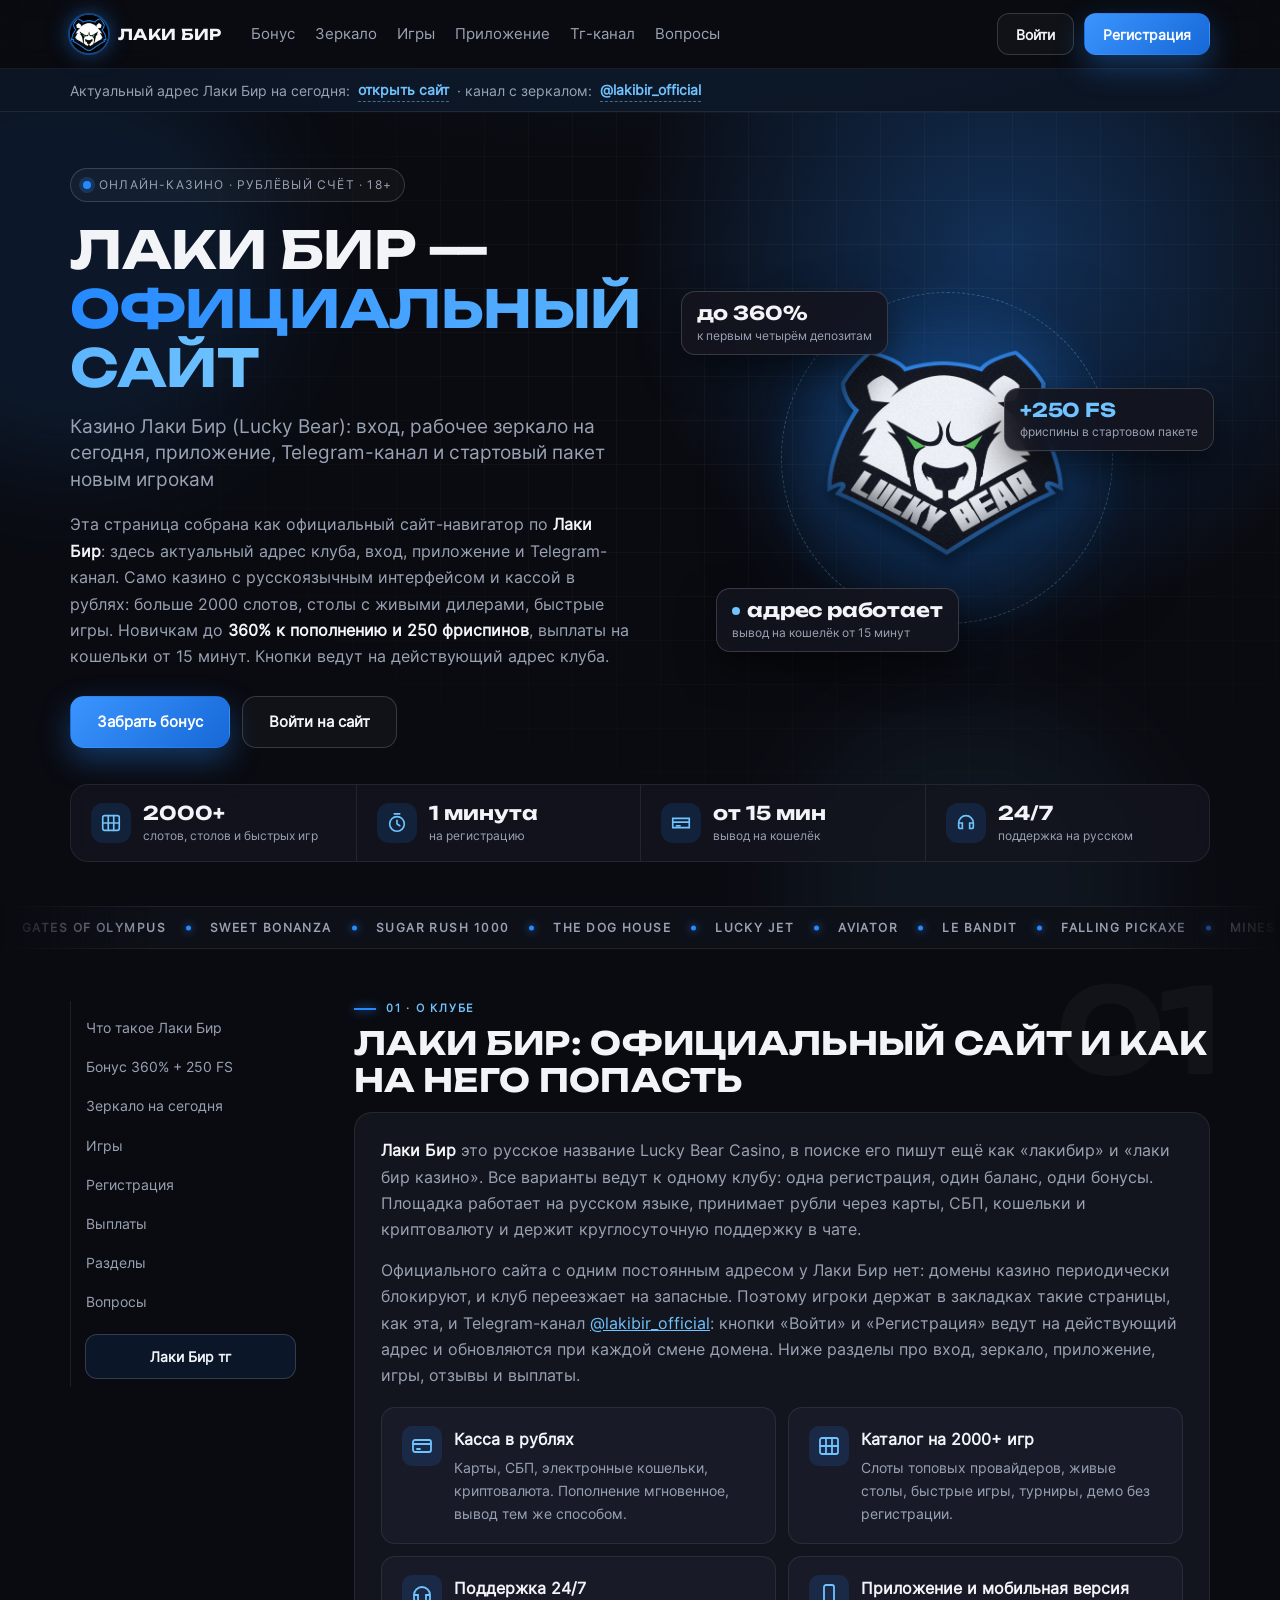
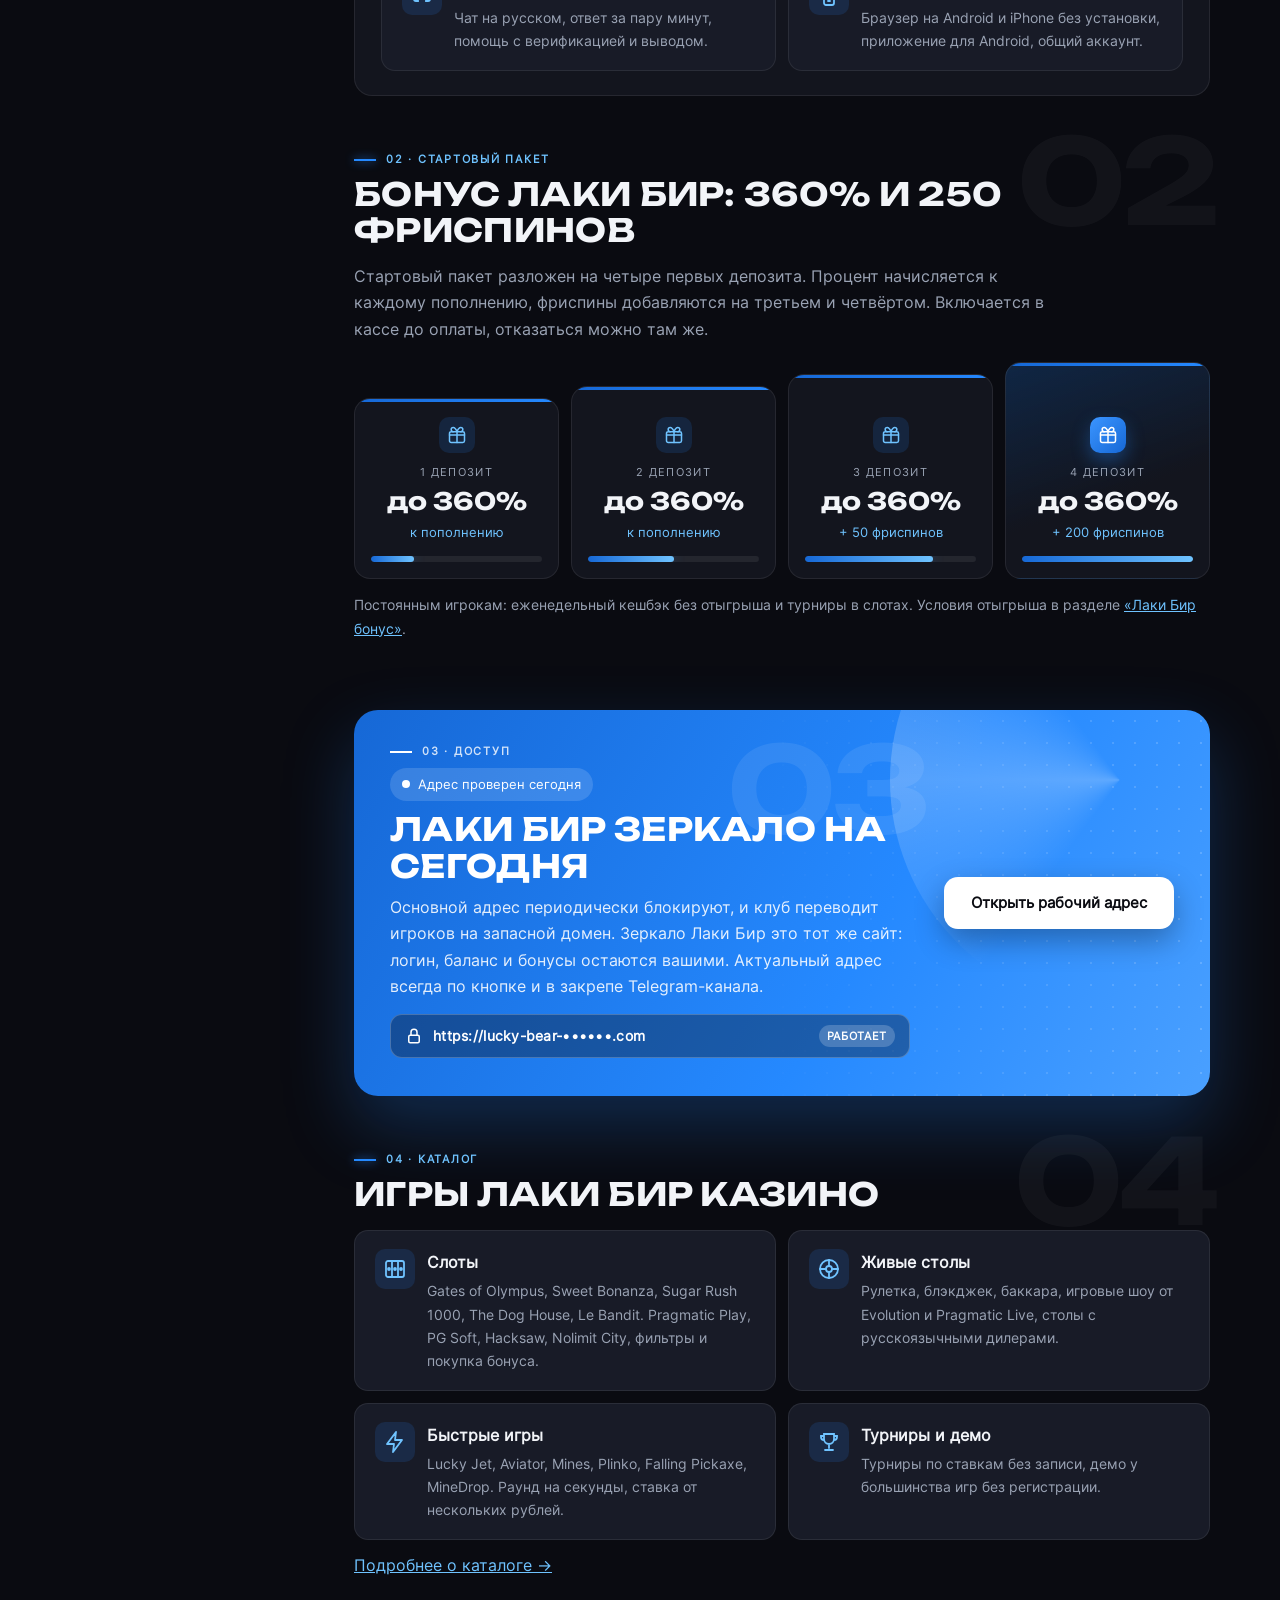
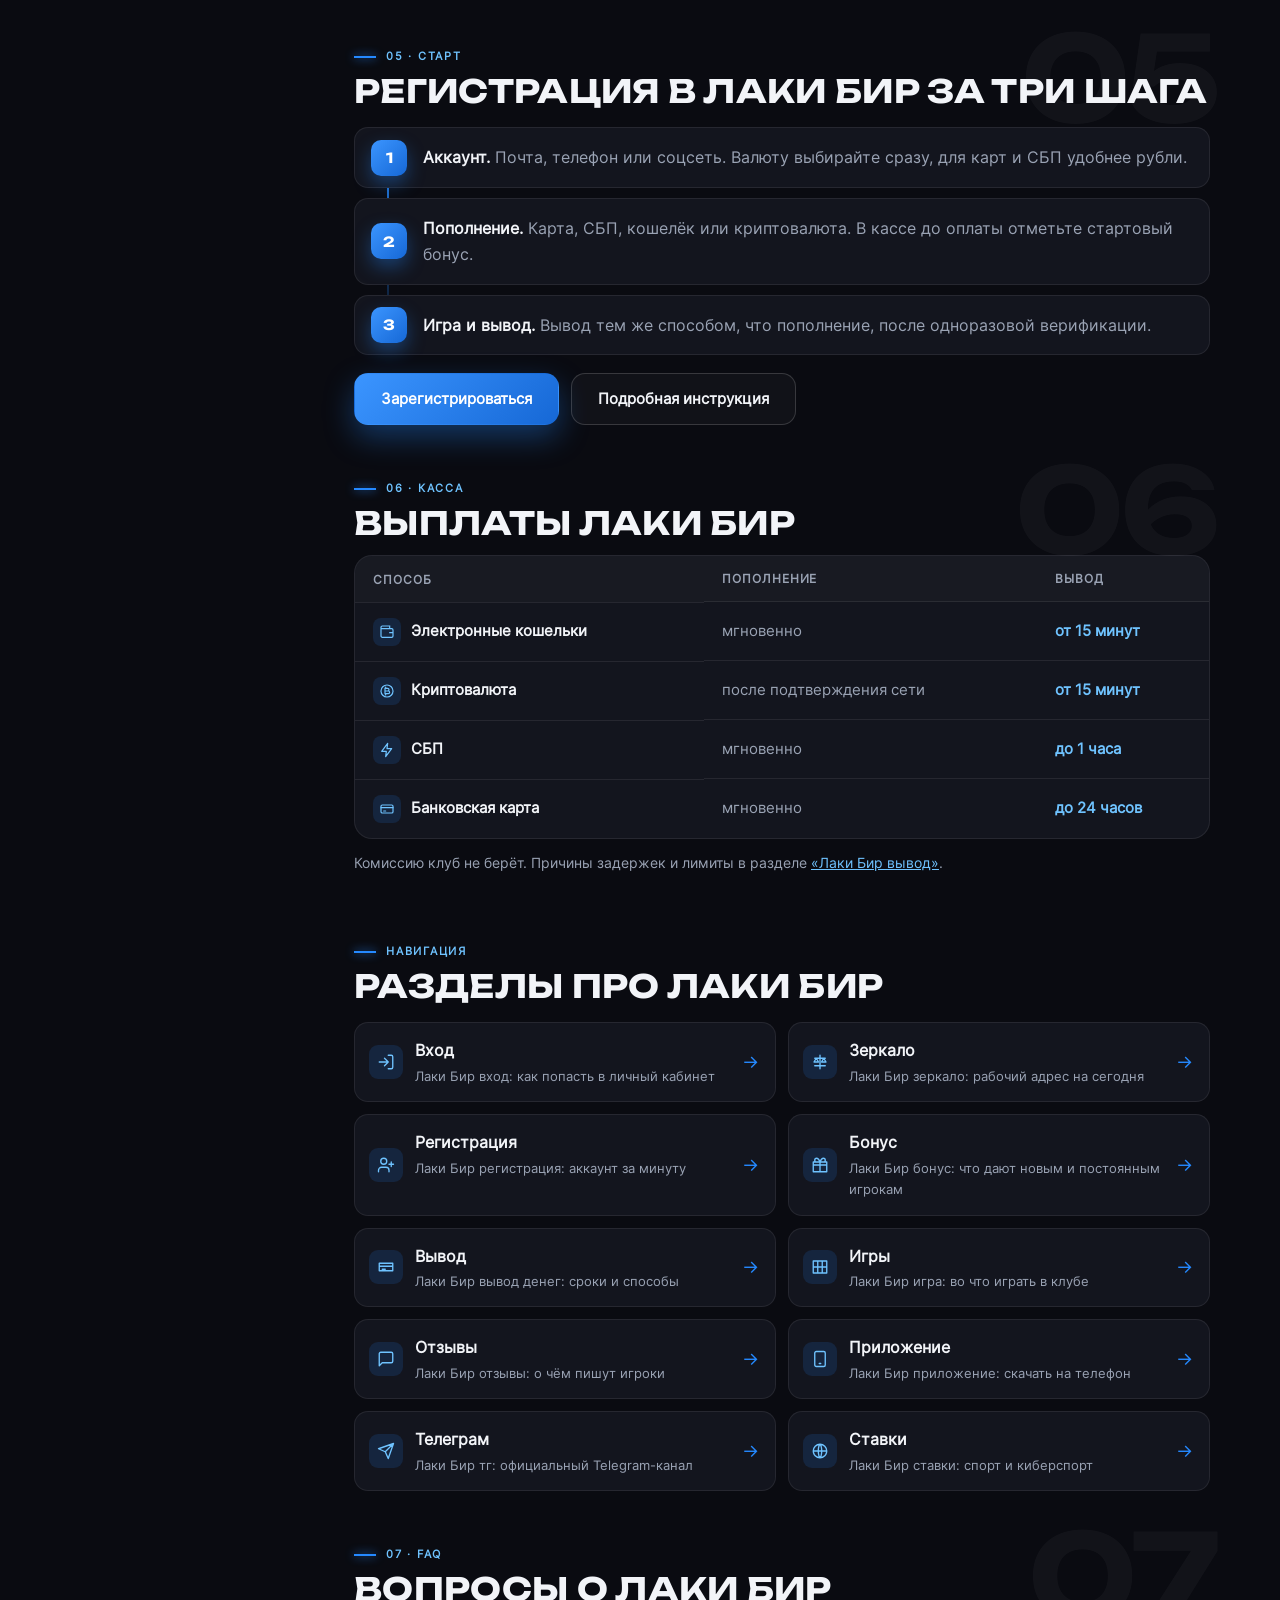
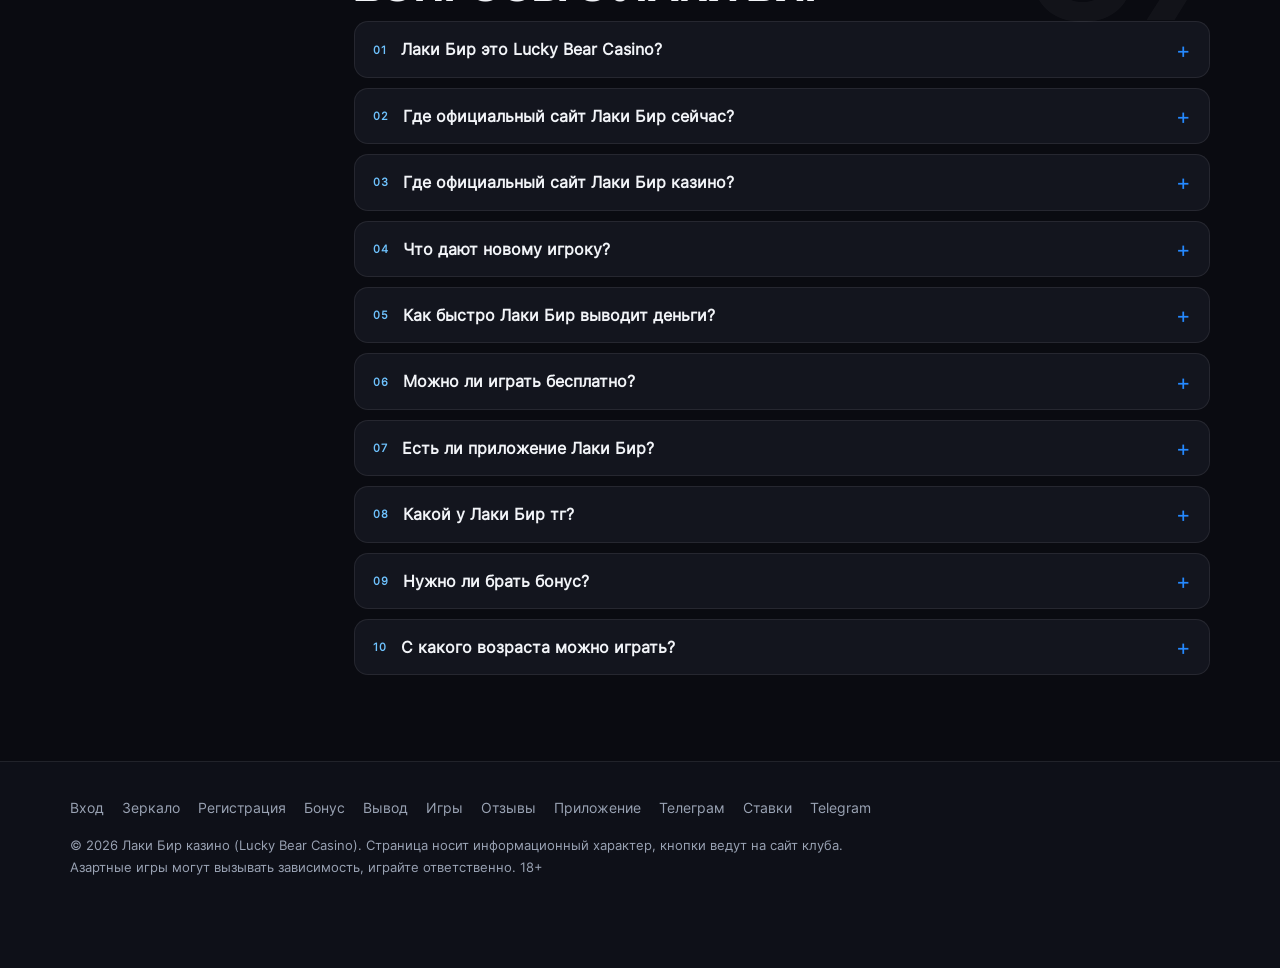
==== commit 03050a33: "Новый стиль: тёмная тема, Unbounded, свечение, градиентные блоки, игровые карточки Co-Authored-By: C" ====
--- a/index.html
+++ b/index.html
@@ -9,11 +9,11 @@
 <meta name="robots" content="index, follow, max-image-preview:large, max-snippet:-1">
 <link rel="canonical" href="https://lakibir.moscow/">
 <link rel="icon" href="assets/favicon.png" type="image/png">
-<meta name="theme-color" content="#0f2347">
+<meta name="theme-color" content="#0a0b11">
 <meta property="og:type" content="website"><meta property="og:locale" content="ru_RU"><meta property="og:site_name" content="Лаки Бир казино">
 <meta property="og:title" content="Лаки Бир — официальный сайт казино Лаки Бир: вход, зеркало, приложение, тг и бонус 360%"><meta property="og:description" content="Лаки Бир — официальный сайт казино Lucky Bear: вход, рабочее зеркало на сегодня, приложение на телефон, Telegram-канал, стартовый пакет до 360% и 250 фриспинов, 2000+ игр, выплаты в рублях от 15 минут. 18+."><meta property="og:url" content="https://lakibir.moscow/"><meta property="og:image" content="https://lakibir.moscow/assets/logo.png">
-<link rel="preconnect" href="https://fonts.googleapis.com"><link rel="preconnect" href="https://fonts.gstatic.com" crossorigin><link rel="stylesheet" href="https://fonts.googleapis.com/css2?family=Manrope:wght@700;800&display=swap">
-<link rel="stylesheet" href="css/site.css?v=6">
+<link rel="preconnect" href="https://fonts.googleapis.com"><link rel="preconnect" href="https://fonts.gstatic.com" crossorigin><link rel="stylesheet" href="https://fonts.googleapis.com/css2?family=Unbounded:wght@600;700&display=swap">
+<link rel="stylesheet" href="css/site.css?v=7">
 <script type="application/ld+json">
 {
  "@context": "https://schema.org",
@@ -196,7 +196,7 @@
 <section id="zerkalo">
   <div class="mirror">
     <div>
-      <span class="num" data-n="03" style="color:#8db4ff">03 · Доступ</span>
+      <span class="num" data-n="03">03 · Доступ</span>
       <span class="status"><i></i>Адрес проверен сегодня</span><h2>Лаки Бир зеркало на сегодня</h2>
       <p>Основной адрес периодически блокируют, и клуб переводит игроков на запасной домен. Зеркало Лаки Бир это тот же сайт: логин, баланс и бонусы остаются вашими. Актуальный адрес всегда по кнопке и в закрепе Telegram-канала.</p>
       <div class="addr"><svg class="lock" viewBox="0 0 24 24" fill="none" stroke="currentColor" stroke-width="2" stroke-linecap="round"><rect x="5" y="11" width="14" height="10" rx="2"/><path d="M8 11V7a4 4 0 018 0v4"/></svg><span class="url">https://lucky-bear-••••••.com</span><span class="ok">работает</span></div>
--- a/css/site.css
+++ b/css/site.css
@@ -1,196 +1,214 @@
 @font-face{font-family:"Inter";src:url("../assets/fonts/Inter-Regular.woff") format("woff");font-weight:400;font-display:swap}
-:root{--bg:#ffffff;--bg2:#f3f6fb;--ink:#0d1f3f;--ink2:#334a6b;--mut:#6b7a90;--line:#e3e9f2;--navy:#0d1f3f;--navy2:#15305f;--green:#2f6bff;--green2:#1d4ed8;--mint:#e9efff;--font:"Inter",system-ui,-apple-system,"Segoe UI",Roboto,sans-serif;--head:"Manrope",var(--font);--sh:0 10px 30px rgba(13,31,63,.08);--sh2:0 18px 44px rgba(13,31,63,.14)}
-*{box-sizing:border-box}[hidden]{display:none!important}html{scroll-behavior:smooth}
-body{margin:0;font:16px/1.65 var(--font);color:var(--ink2);background:var(--bg);-webkit-font-smoothing:antialiased}
-a{color:var(--navy)}img{max-width:100%;height:auto}
-.wrap{width:min(1120px,calc(100% - 40px));margin:0 auto}
-h1,h2,h3{font-family:var(--head);color:var(--ink);line-height:1.15;margin:0;letter-spacing:-.015em}
-h2{font-size:clamp(23px,2.9vw,32px);margin-bottom:14px;font-weight:800}
-h2::before{content:"";display:inline-block;width:10px;height:10px;border-radius:3px;background:var(--green);margin-right:12px;vertical-align:middle;transform:rotate(45deg)}
-h3{font-size:17px;margin:20px 0 8px;font-weight:700}
-p{margin:0 0 12px}strong{color:var(--ink);font-weight:600}
-.btn{display:inline-flex;align-items:center;justify-content:center;gap:8px;height:50px;padding:0 26px;border-radius:12px;font:600 15px var(--font);text-decoration:none;border:2px solid transparent;cursor:pointer;white-space:nowrap;transition:transform .15s,box-shadow .15s,background .15s}
+:root{--bg:#0a0b11;--bg2:#0e1018;--card:#13151e;--card2:#181b27;--line:rgba(255,255,255,.08);--line2:rgba(255,255,255,.16);--text:#f2f4f8;--mut:#9aa3b4;--blue:#2589ff;--blue2:#1668d6;--sky:#6fc3ff;--glow:rgba(37,137,255,.35);--font:"Inter",system-ui,-apple-system,"Segoe UI",Roboto,sans-serif;--head:"Unbounded",var(--font);--r:18px}
+*{box-sizing:border-box}
+html{scroll-behavior:smooth;scroll-padding-top:90px}
+body{margin:0;background:var(--bg);color:var(--text);font:16px/1.65 var(--font);-webkit-font-smoothing:antialiased;background-image:radial-gradient(1200px 600px at 50% -200px,rgba(37,137,255,.10),transparent 60%)}
+img{max-width:100%;height:auto;display:block}
+a{color:var(--sky)}
+p{margin:0 0 14px;color:var(--mut)}
+strong{color:var(--text);font-weight:600}
+h1,h2,h3{font-family:var(--head);text-transform:uppercase;letter-spacing:.01em;line-height:1.14;margin:0;color:var(--text);font-weight:700}
+h1{font-size:clamp(28px,4.4vw,52px);letter-spacing:-.005em}
+h1 small{display:block;font:400 clamp(15px,1.7vw,19px)/1.4 var(--font);text-transform:none;letter-spacing:0;color:var(--mut);margin-top:16px}
+h2{font-size:clamp(21px,2.8vw,32px);margin-bottom:14px}
+h3{font-size:15px;letter-spacing:.04em;margin:18px 0 8px;color:var(--text)}
+.grad{background:linear-gradient(92deg,var(--blue) 0%,var(--sky) 100%);-webkit-background-clip:text;background-clip:text;color:transparent}
+.wrap{width:min(1140px,calc(100% - 40px));margin:0 auto}
+section{padding:0 0 56px;position:relative}
+.row{display:flex;gap:12px;flex-wrap:wrap;align-items:center}
+.btn{position:relative;overflow:hidden;display:inline-flex;align-items:center;justify-content:center;gap:8px;height:52px;padding:0 26px;border-radius:14px;font:600 15px var(--font);text-decoration:none;border:1px solid transparent;cursor:pointer;white-space:nowrap;color:var(--text);transition:transform .15s,box-shadow .15s,background .15s,border-color .15s}
 .btn:active{transform:translateY(1px)}
-.btn-g{background:linear-gradient(135deg,#4f86ff,#1d4ed8);color:#fff;box-shadow:0 10px 24px rgba(47,107,255,.32)}.btn-g:hover{box-shadow:0 14px 30px rgba(47,107,255,.42)}
-.btn-n{background:var(--navy);color:#fff;box-shadow:0 10px 24px rgba(13,31,63,.25)}.btn-n:hover{background:var(--navy2)}
-.btn-o{border-color:var(--line);color:var(--ink);background:#fff}.btn-o:hover{border-color:var(--navy);box-shadow:var(--sh)}
-.btn-s{height:40px;padding:0 16px;font-size:14px;border-radius:10px}
-.row{display:flex;gap:12px;flex-wrap:wrap}
-.top{background:var(--navy);color:#fff;position:sticky;top:0;z-index:30;box-shadow:0 6px 24px rgba(13,31,63,.25)}
-.top .wrap{display:flex;align-items:center;gap:22px;height:66px}
-.brand{display:flex;align-items:center;gap:10px;color:#fff;text-decoration:none;font:800 19px var(--head);letter-spacing:-.01em}
-.brand img{width:38px;height:38px;border-radius:50%;box-shadow:0 0 0 2px rgba(255,255,255,.18)}
-.top nav{display:flex;gap:20px;margin-left:8px}.top nav a{color:rgba(255,255,255,.78);text-decoration:none;font-size:15px}.top nav a:hover{color:#fff}
-.top .acts{margin-left:auto;display:flex;gap:10px}.top .btn-o{border-color:rgba(255,255,255,.25);background:transparent;color:#fff}.top .btn-o:hover{border-color:#fff;box-shadow:none}
-.bar{background:linear-gradient(90deg,#1d4ed8,#2f6bff);color:#fff;font-size:14px;padding:9px 0}.bar .wrap{display:flex;gap:14px;flex-wrap:wrap;align-items:center}.bar a{color:#fff;font-weight:700;text-decoration-color:rgba(255,255,255,.5)}
-.hero{padding:60px 0 40px;background:radial-gradient(900px 420px at 80% -10%,rgba(47,107,255,.14),transparent 60%),radial-gradient(700px 400px at 0% 100%,rgba(13,31,63,.07),transparent 60%),var(--bg);border-bottom:1px solid var(--line)}
-.hero .wrap{display:grid;grid-template-columns:1.2fr .8fr;gap:44px;align-items:center}
-.eyebrow{display:inline-flex;align-items:center;gap:8px;font-size:12px;letter-spacing:.1em;text-transform:uppercase;color:var(--green2);font-weight:700;margin:0 0 16px;padding:6px 12px;border-radius:999px;background:var(--mint)}
-.eyebrow::before{content:"";width:7px;height:7px;border-radius:50%;background:var(--green)}
-h1{font-size:clamp(34px,5vw,58px);font-weight:800;margin-bottom:14px}
-h1 small{display:block;font:400 clamp(16px,1.8vw,19px)/1.45 var(--font);color:var(--mut);letter-spacing:0;margin-top:12px}
-.lead{font-size:17px;max-width:600px;margin:0 0 26px}
-.hero__side{position:relative;background:#fff;border:1px solid var(--line);border-radius:20px;padding:26px 24px 24px;box-shadow:var(--sh2);overflow:hidden}
-.hero__side::before{content:"";position:absolute;inset:0 0 auto 0;height:6px;background:linear-gradient(90deg,var(--green),#8db4ff)}
-.hero__side img{width:150px;margin:6px auto 8px;display:block;filter:drop-shadow(0 14px 24px rgba(13,31,63,.25))}
-.hero__side .k{text-align:center;font-size:12px;color:var(--mut);text-transform:uppercase;letter-spacing:.1em;font-weight:700}
-.hero__side .big{text-align:center;font:800 44px/1.05 var(--head);color:var(--ink);margin:6px 0 2px;letter-spacing:-.03em}
-.hero__side .t{text-align:center;color:var(--ink2);margin-bottom:16px}
-.hero__side .btn{width:100%}
-.facts{display:grid;grid-template-columns:repeat(4,1fr);gap:12px;margin-top:30px}
-.facts>div{padding:14px 14px;background:#fff;border:1px solid var(--line);border-radius:14px;box-shadow:var(--sh)}
-.facts b{display:block;font:800 20px/1.1 var(--head);white-space:nowrap;color:var(--ink);letter-spacing:-.02em}.facts span{display:block;font-size:12px;line-height:1.3;color:var(--mut);margin-top:3px}
-.layout{display:grid;grid-template-columns:240px 1fr;gap:44px;padding:44px 0}
-.toc{position:sticky;top:86px;align-self:start;border-left:2px solid var(--line);padding-left:16px}
-.toc a{display:block;font-size:14px;color:var(--mut);text-decoration:none;padding:6px 0;transition:color .15s}.toc a:hover{color:var(--ink)}
-.toc .tg{margin-top:14px;display:inline-flex;align-items:center;gap:8px;color:var(--navy);font-weight:700;font-size:14px;padding:8px 12px;border-radius:10px;background:var(--mint)}
-section{padding:12px 0 40px}
-.card{background:var(--bg2);border:1px solid var(--line);border-radius:18px;padding:24px 26px}
-.grid2{display:grid;grid-template-columns:1fr 1fr;gap:14px}
-.tile{background:#fff;border:1px solid var(--line);border-radius:14px;padding:18px 20px;box-shadow:var(--sh);transition:transform .15s,box-shadow .15s}
-.tile:hover{transform:translateY(-2px);box-shadow:var(--sh2)}
-.tile b{display:block;color:var(--ink);margin-bottom:4px;font-family:var(--head)}.tile p{font-size:14px;margin:0;color:var(--mut)}
-.ladder{display:grid;grid-template-columns:repeat(4,1fr);gap:12px}
-.ladder>div{position:relative;border:1px solid var(--line);border-radius:16px;padding:18px 16px 16px;text-align:center;background:#fff;box-shadow:var(--sh);overflow:hidden}
-.ladder>div::before{content:"";position:absolute;inset:0 0 auto 0;height:4px;background:linear-gradient(90deg,var(--navy),var(--green))}
-.ladder>div:nth-child(2)::before{opacity:.75}.ladder>div:nth-child(3)::before{opacity:.5}.ladder>div:nth-child(4)::before{opacity:.3}
-.ladder small{display:block;font-size:11px;color:var(--mut);text-transform:uppercase;letter-spacing:.1em;font-weight:700}
-.ladder b{display:block;font:800 28px var(--head);color:var(--ink);margin:8px 0 2px;letter-spacing:-.02em}.ladder span{font-size:13px;color:var(--green2);font-weight:700}
-.steps{counter-reset:s;list-style:none;padding:0;margin:0;display:grid;gap:10px}
-.steps li{position:relative;padding:14px 16px 14px 56px;background:#fff;border:1px solid var(--line);border-radius:14px;box-shadow:var(--sh)}
-.steps li::before{counter-increment:s;content:counter(s);position:absolute;left:14px;top:13px;width:30px;height:30px;border-radius:10px;background:linear-gradient(135deg,#4f86ff,#1d4ed8);color:#fff;font:800 14px var(--head);display:grid;place-items:center}
-.list{padding-left:20px;margin:0}.list li{margin:6px 0}.list li::marker{color:var(--green)}
-table.pay{width:100%;border-collapse:collapse;background:#fff;border:1px solid var(--line);border-radius:14px;overflow:hidden;box-shadow:var(--sh)}
-.pay th,.pay td{padding:13px 18px;text-align:left;border-top:1px solid var(--line);font-size:15px}.pay th{border-top:0;font-size:11px;text-transform:uppercase;letter-spacing:.1em;color:var(--mut);font-weight:700;background:var(--bg2)}
-.pay td:last-child{color:var(--green2);font-weight:700}
-.tbl{overflow-x:auto}
-.mirror{position:relative;background:linear-gradient(120deg,#0d1f3f,#15305f 60%,#1d3f7a);color:#fff;border-radius:20px;padding:30px 32px;display:grid;grid-template-columns:1fr auto;gap:22px;align-items:center;box-shadow:var(--sh2);overflow:hidden}
-.mirror::after{content:"";position:absolute;right:-60px;top:-60px;width:260px;height:260px;border-radius:50%;background:radial-gradient(circle,rgba(47,107,255,.35),transparent 70%)}
-.mirror .btn{background:linear-gradient(135deg,#4f86ff,#1d4ed8);color:#fff;box-shadow:0 10px 24px rgba(0,0,0,.25)}
-.mirror>*{position:relative}.mirror h2{color:#fff}.mirror h2::before{background:#8db4ff}.mirror p{color:rgba(255,255,255,.85);margin:0}
-.hub{display:grid;grid-template-columns:1fr 1fr;gap:10px}
-.hub a{position:relative;display:block;padding:14px 44px 14px 16px;border:1px solid var(--line);border-radius:14px;background:#fff;text-decoration:none;color:var(--ink);box-shadow:var(--sh);transition:transform .15s,border-color .15s}
-.hub a::after{content:"\2192";position:absolute;right:16px;top:50%;transform:translateY(-50%);color:var(--green2);font-weight:700}
-.hub a:hover{transform:translateY(-2px);border-color:var(--green)}.hub a.is-cur{border-color:var(--green);background:var(--mint)}
-.hub b{display:block;font-family:var(--head)}.hub small{color:var(--mut);font-size:13px}
-.faq details{border:1px solid var(--line);border-radius:14px;background:#fff;padding:14px 18px;margin-bottom:10px;box-shadow:var(--sh)}
-.faq summary{cursor:pointer;list-style:none;display:flex;justify-content:space-between;gap:16px;font-weight:600;color:var(--ink)}
-.faq summary::-webkit-details-marker{display:none}.faq summary::after{content:"+";color:var(--green2);font-size:22px;line-height:1;font-weight:700}.faq details[open] summary::after{content:"\2013"}
-.faq details p{margin:10px 0 0;font-size:15px}
-footer{background:var(--bg2);border-top:1px solid var(--line);padding:30px 0 44px;font-size:13px;color:var(--mut)}
-footer nav{display:flex;gap:14px;flex-wrap:wrap;margin-bottom:12px}footer nav a{color:var(--mut);text-decoration:none}footer nav a:hover{color:var(--ink)}
-footer p{margin:0 0 6px}
-.crumbs{font-size:13px;color:var(--mut);margin:24px 0 10px}.crumbs a{color:var(--mut);text-decoration:none}.crumbs span{margin:0 8px}
-.sub-h1{font-size:clamp(28px,3.8vw,44px);margin-bottom:12px}
-.cta{display:flex;align-items:center;gap:16px;flex-wrap:wrap}.cta p{margin:0;flex:1;min-width:220px}
-.sticky{position:fixed;left:12px;right:12px;bottom:12px;z-index:40;display:none;align-items:center;gap:12px;padding:10px 10px 10px 16px;border-radius:14px;background:var(--navy);color:#fff;box-shadow:0 16px 36px rgba(13,31,63,.35)}
-.sticky span{flex:1;font-size:13px;color:rgba(255,255,255,.8);line-height:1.3}.sticky b{display:block;color:#fff;font-size:15px}
-@media(max-width:960px){.layout{grid-template-columns:1fr}.toc{display:none}}
-@media(max-width:800px){.hero .wrap{grid-template-columns:1fr}.facts,.ladder{grid-template-columns:1fr 1fr}.grid2,.hub{grid-template-columns:1fr}.mirror{grid-template-columns:1fr}.top nav,.top .acts .btn-o,.bar{display:none}.sticky{display:flex}.hero{padding:32px 0 26px}}
-@media(max-width:480px){.ladder{grid-template-columns:1fr}}
-@media(prefers-reduced-motion:reduce){.tile,.hub a,.btn{transition:none}}
-
-/* живой hero */
-.hero{position:relative;overflow:hidden}
-.hero::before{content:"";position:absolute;inset:0;background-image:linear-gradient(rgba(13,31,63,.045) 1px,transparent 1px),linear-gradient(90deg,rgba(13,31,63,.045) 1px,transparent 1px);background-size:40px 40px;mask-image:radial-gradient(ellipse at 70% 40%,#000 30%,transparent 75%);-webkit-mask-image:radial-gradient(ellipse at 70% 40%,#000 30%,transparent 75%);pointer-events:none}
-.hero .wrap{position:relative}
-.hero__art{position:relative;min-height:400px;display:grid;place-items:center}
-.hero__art::before{content:"";position:absolute;width:360px;height:360px;border-radius:50%;background:radial-gradient(circle,rgba(47,107,255,.28),rgba(47,107,255,0) 70%);filter:blur(10px)}
-.hero__art img{position:relative;width:min(380px,100%);filter:drop-shadow(0 30px 50px rgba(13,31,63,.3));animation:float 6s ease-in-out infinite}
+.btn-g{background:linear-gradient(135deg,#3b95ff,var(--blue2));color:#fff;box-shadow:0 12px 30px var(--glow)}
+.btn-g:hover{box-shadow:0 16px 38px rgba(37,137,255,.5);transform:translateY(-1px)}
+.btn-o{border-color:var(--line2);background:rgba(255,255,255,.03)}
+.btn-o:hover{border-color:rgba(255,255,255,.35);background:rgba(255,255,255,.06)}
+.btn-s{height:42px;padding:0 18px;font-size:14px;border-radius:12px}
+.btn-g::after,.mirror .btn::after{content:"";position:absolute;top:-40%;bottom:-40%;left:-30%;width:28%;background:linear-gradient(100deg,transparent,rgba(255,255,255,.45),transparent);transform:skewX(-20deg) translateX(-200%);transition:transform .7s ease}
+.btn-g:hover::after,.mirror .btn:hover::after{transform:skewX(-20deg) translateX(560%)}
+/* шапка */
+.top{position:sticky;top:0;z-index:30;background:rgba(10,11,17,.82);backdrop-filter:blur(12px);-webkit-backdrop-filter:blur(12px);border-bottom:1px solid var(--line)}
+.top .wrap{display:flex;align-items:center;gap:22px;height:68px}
+.brand{display:flex;align-items:center;gap:10px;text-decoration:none;color:var(--text);font:700 15px var(--head);text-transform:uppercase;letter-spacing:.02em}
+.brand img{width:38px;height:38px;border-radius:50%;box-shadow:0 0 0 2px rgba(37,137,255,.35),0 0 22px rgba(37,137,255,.55)}
+.top nav{display:flex;gap:20px;margin-left:8px}
+.top nav a{position:relative;color:var(--mut);text-decoration:none;font-size:15px;padding:4px 0}
+.top nav a::after{content:"";position:absolute;left:0;right:0;bottom:-2px;height:2px;border-radius:2px;background:linear-gradient(90deg,var(--blue),var(--sky));transform:scaleX(0);transform-origin:left;transition:transform .25s}
+.top nav a:hover{color:var(--text)}.top nav a:hover::after{transform:scaleX(1)}
+.top .acts{margin-left:auto;display:flex;gap:10px}
+.bar{background:rgba(37,137,255,.08);border-bottom:1px solid var(--line);font-size:14px;padding:9px 0;color:var(--mut)}
+.bar .wrap{display:flex;gap:8px;flex-wrap:wrap;align-items:center}
+.bar a{color:var(--sky);font-weight:600;text-decoration:none;border-bottom:1px dashed rgba(111,195,255,.5)}
+.bar a:hover{border-bottom-style:solid}
+/* hero */
+.hero{padding:56px 0 44px;position:relative;overflow:hidden}
+.hero::before{content:"";position:absolute;right:-12%;top:-36%;width:860px;height:860px;background:radial-gradient(circle,rgba(37,137,255,.30) 0%,rgba(37,137,255,0) 62%);pointer-events:none}
+.hero::after{content:"";position:absolute;inset:0;background-image:linear-gradient(rgba(255,255,255,.035) 1px,transparent 1px),linear-gradient(90deg,rgba(255,255,255,.035) 1px,transparent 1px);background-size:44px 44px;-webkit-mask-image:radial-gradient(ellipse at 65% 30%,#000 20%,transparent 70%);mask-image:radial-gradient(ellipse at 65% 30%,#000 20%,transparent 70%);pointer-events:none}
+.hero .wrap{position:relative;z-index:1}
+.hero>.wrap:nth-last-child(2){display:grid;grid-template-columns:1.05fr .95fr;gap:34px;align-items:center}
+.blob{position:absolute;border-radius:50%;filter:blur(50px);opacity:.6;pointer-events:none;animation:drift 14s ease-in-out infinite alternate}
+.blob.b1{width:420px;height:420px;left:-140px;top:-60px;background:rgba(37,137,255,.18)}
+.blob.b2{width:360px;height:360px;right:10%;bottom:-160px;background:rgba(111,195,255,.10);animation-delay:-7s}
+@keyframes drift{to{transform:translate(40px,30px) scale(1.08)}}
+.eyebrow{display:inline-flex;align-items:center;gap:8px;padding:6px 12px;border:1px solid var(--line2);border-radius:999px;font-size:12px;letter-spacing:.1em;text-transform:uppercase;color:var(--mut);margin:0 0 18px;background:rgba(255,255,255,.03)}
+.eyebrow::before{content:"";width:8px;height:8px;border-radius:50%;background:var(--blue);box-shadow:0 0 0 4px rgba(37,137,255,.22)}
+.hero .lead{font-size:16px;max-width:560px;margin:18px 0 26px}
+.hero h1,.hero .lead,.hero .row,.hero .eyebrow{animation:rise .6s ease both}.hero .lead{animation-delay:.1s}.hero .row{animation-delay:.2s}
+@keyframes rise{from{opacity:0;transform:translateY(14px)}to{opacity:1;transform:none}}
+.hero__art{position:relative;min-height:440px;display:grid;place-items:center}
+.hero__art::before{content:"";position:absolute;width:380px;height:380px;border-radius:50%;background:radial-gradient(circle,rgba(37,137,255,.45),rgba(37,137,255,0) 68%);filter:blur(14px)}
+.hero__art::after{content:"";position:absolute;width:330px;height:330px;border-radius:50%;border:1px dashed rgba(111,195,255,.35);animation:spin 40s linear infinite}
+@keyframes spin{to{transform:rotate(360deg)}}
+.hero__art img{position:relative;z-index:1;width:min(380px,100%);filter:drop-shadow(0 30px 60px rgba(0,0,0,.7)) drop-shadow(0 0 30px rgba(37,137,255,.35));animation:float 6s ease-in-out infinite}
 @keyframes float{50%{transform:translateY(-14px) rotate(-1.5deg)}}
-.chip{position:absolute;padding:12px 16px;border-radius:16px;background:rgba(255,255,255,.82);backdrop-filter:blur(10px);border:1px solid rgba(255,255,255,.9);box-shadow:0 18px 40px rgba(13,31,63,.16);font-size:12px;color:var(--mut);line-height:1.2;animation:rise .7s ease both}
-.chip b{display:block;font:800 22px/1.1 var(--head);color:var(--ink);letter-spacing:-.02em;margin-bottom:2px}
-.chip.c1{left:-6px;top:10%;animation-delay:.1s}.chip.c2{right:-6px;top:32%;animation-delay:.25s}.chip.c2 b{color:var(--green2)}.chip.c3{left:6%;bottom:6%;animation-delay:.4s}
-.chip .pulse{display:inline-block;width:8px;height:8px;border-radius:50%;background:var(--green);margin-right:6px;box-shadow:0 0 0 0 rgba(47,107,255,.6);animation:pulse 1.8s infinite}
-@keyframes pulse{70%{box-shadow:0 0 0 10px rgba(47,107,255,0)}100%{box-shadow:0 0 0 0 rgba(47,107,255,0)}}
-@keyframes rise{from{opacity:0;transform:translateY(14px)}to{opacity:1;transform:none}}
-.hero h1,.hero .lead,.hero .row,.hero .eyebrow{animation:rise .6s ease both}.hero .lead{animation-delay:.1s}.hero .row{animation-delay:.2s}
-/* бегущая строка игр */
-.ticker{border-top:1px solid var(--line);border-bottom:1px solid var(--line);background:var(--bg2);overflow:hidden;white-space:nowrap;padding:12px 0;font:700 13px var(--head);letter-spacing:.06em;text-transform:uppercase;color:var(--ink2)}
-.ticker__track{display:inline-flex;gap:0;animation:ticker 38s linear infinite}
-.ticker span{padding:0 22px;position:relative}.ticker span::after{content:"";position:absolute;right:-3px;top:50%;width:6px;height:6px;border-radius:50%;background:var(--green);transform:translateY(-50%)}
+.chip{position:absolute;z-index:2;padding:11px 15px;border-radius:14px;background:rgba(19,21,30,.9);backdrop-filter:blur(10px);border:1px solid var(--line2);box-shadow:0 16px 36px rgba(0,0,0,.5);font-size:12px;color:var(--mut);line-height:1.25;animation:rise .7s ease both}
+.chip b{display:block;font:700 19px/1.15 var(--head);color:var(--text);margin-bottom:3px;letter-spacing:-.01em}
+.chip.c1{left:-4px;top:12%;animation-delay:.1s}.chip.c2{right:-4px;top:34%;animation-delay:.25s}.chip.c3{left:6%;bottom:6%;animation-delay:.4s}
+.chip.c2 b{color:var(--sky)}
+.chip .pulse{display:inline-block;width:8px;height:8px;border-radius:50%;background:var(--sky);margin-right:7px;vertical-align:middle;box-shadow:0 0 0 0 rgba(111,195,255,.7);animation:pulse 1.8s infinite}
+@keyframes pulse{70%{box-shadow:0 0 0 10px rgba(111,195,255,0)}100%{box-shadow:0 0 0 0 rgba(111,195,255,0)}}
+/* факты */
+.facts{display:grid;grid-template-columns:repeat(4,1fr);border:1px solid var(--line);border-radius:var(--r);background:rgba(19,21,30,.8);backdrop-filter:blur(8px);margin-top:36px;overflow:hidden}
+.facts>div{display:grid;grid-template-columns:40px 1fr;gap:12px;align-items:center;padding:18px 20px;border-left:1px solid var(--line)}
+.facts>div:first-child{border-left:0}
+.facts>div>div{display:block}
+.facts svg{width:40px;height:40px;padding:9px;border-radius:12px;background:rgba(37,137,255,.14);color:var(--sky)}
+.facts b{display:block;font:700 19px/1.1 var(--head);white-space:nowrap;color:var(--text)}
+.facts span{display:block;font-size:12px;line-height:1.3;color:var(--mut);margin-top:4px}
+/* бегущая строка */
+.ticker{border-top:1px solid var(--line);border-bottom:1px solid var(--line);background:var(--bg2);overflow:hidden;white-space:nowrap;padding:13px 0;font:600 12px var(--font);letter-spacing:.12em;text-transform:uppercase;color:var(--mut);-webkit-mask-image:linear-gradient(90deg,transparent,#000 12%,#000 88%,transparent);mask-image:linear-gradient(90deg,transparent,#000 12%,#000 88%,transparent)}
+.ticker__track{display:inline-flex;animation:ticker 38s linear infinite}
+.ticker span{padding:0 22px;position:relative}.ticker span::after{content:"";position:absolute;right:-3px;top:50%;width:5px;height:5px;border-radius:50%;background:var(--blue);transform:translateY(-50%);box-shadow:0 0 8px var(--blue)}
 @keyframes ticker{to{transform:translateX(-50%)}}
-/* лесенка с прогрессом */
-.ladder .prog{height:6px;border-radius:999px;background:var(--line);margin-top:12px;overflow:hidden}
-.ladder .prog i{display:block;height:100%;border-radius:999px;background:linear-gradient(90deg,var(--navy),var(--green));width:var(--w);animation:grow 1.2s ease both}
+/* раскладка */
+.layout{display:grid;grid-template-columns:240px minmax(0,1fr);gap:44px;padding:52px 0 20px}
+.toc{position:sticky;top:88px;align-self:start;display:flex;flex-direction:column;gap:2px;padding:8px 0;border-left:1px solid var(--line)}
+.toc a{color:var(--mut);text-decoration:none;font-size:14px;padding:7px 14px;border-left:2px solid transparent;margin-left:-1px;transition:color .15s,border-color .15s}
+.toc a:hover{color:var(--text);border-left-color:var(--blue)}
+.toc a.tg{margin:12px 14px 0;padding:10px 14px;border:1px solid var(--line2);border-radius:12px;color:var(--text);text-align:center;font-weight:600;background:rgba(37,137,255,.10)}
+.toc a.tg:hover{background:rgba(37,137,255,.2);border-color:var(--blue)}
+.num{display:block;font:600 11px var(--font);letter-spacing:.16em;text-transform:uppercase;color:var(--sky);margin-bottom:10px}
+.num::before{content:"";display:inline-block;width:22px;height:2px;background:var(--blue);vertical-align:middle;margin-right:10px;box-shadow:0 0 10px var(--blue)}
+.num[data-n]::after{content:attr(data-n);position:absolute;right:-6px;top:-30px;font:700 118px/1 var(--head);letter-spacing:-.04em;color:#fff;opacity:.035;pointer-events:none;user-select:none}
+section>h2+p{max-width:720px}
+.card{background:var(--card);border:1px solid var(--line);border-radius:var(--r);padding:24px 26px}
+.card p:last-child{margin-bottom:0}
+.card ul,.card ol{color:var(--mut);padding-left:22px;margin:0 0 14px}.card li{margin-bottom:6px}.card li::marker{color:var(--blue)}
+.card table{width:100%;border-collapse:collapse;font-size:15px;margin:0 0 14px}.card th,.card td{padding:10px 12px;border-top:1px solid var(--line);text-align:left}.card th{color:var(--mut);font-weight:600;font-size:13px;text-transform:uppercase;letter-spacing:.06em;border-top:0}
+.card.cta{display:flex;align-items:center;justify-content:space-between;gap:20px;background:linear-gradient(120deg,#1668d6,#2589ff 60%,#4aa0ff);border:0}
+.card.cta p{color:#fff;margin:0;max-width:640px}.card.cta .btn{background:#fff;color:#0a0b11;box-shadow:0 12px 30px rgba(0,0,0,.3)}
+.grid2{display:grid;grid-template-columns:1fr 1fr;gap:12px;margin-top:18px}
+.tile{display:grid;grid-template-columns:40px 1fr;gap:12px;align-items:start;background:var(--card2);border:1px solid var(--line);border-radius:14px;padding:18px 20px;transition:transform .15s,border-color .15s,box-shadow .15s}
+.tile:hover{transform:translateY(-2px);border-color:rgba(37,137,255,.5);box-shadow:0 18px 40px rgba(0,0,0,.45)}
+.tile svg{width:40px;height:40px;padding:8px;border-radius:10px;background:rgba(37,137,255,.14);color:var(--sky)}
+.tile>div b{display:block;color:var(--text);margin-bottom:4px;font-weight:600}.tile>div p{font-size:14px;margin:0}
+/* лесенка */
+.ladder{display:grid;grid-template-columns:repeat(4,1fr);gap:12px;margin-top:20px;align-items:end}
+.ladder>div{position:relative;border:1px solid var(--line);border-radius:16px;padding:18px 16px 16px;text-align:center;background:var(--card);overflow:hidden;transition:transform .15s,border-color .15s}
+.ladder>div::before{content:"";position:absolute;left:0;right:0;top:0;height:3px;background:linear-gradient(90deg,var(--blue2),var(--blue))}
+.ladder>div:hover{transform:translateY(-2px);border-color:rgba(37,137,255,.5)}
+.ladder>div:nth-child(1){padding-top:18px}.ladder>div:nth-child(2){padding-top:30px}.ladder>div:nth-child(3){padding-top:42px}.ladder>div:nth-child(4){padding-top:54px}
+.ladder>div:nth-child(4){background:linear-gradient(160deg,rgba(37,137,255,.22),var(--card) 60%)}
+.ladder .gift{width:36px;height:36px;margin:0 auto 10px;border-radius:10px;background:rgba(37,137,255,.14);color:var(--sky);display:grid;place-items:center}
+.ladder .gift svg{width:20px;height:20px}
+.ladder>div:nth-child(4) .gift{background:linear-gradient(135deg,#3b95ff,var(--blue2));color:#fff;box-shadow:0 8px 18px var(--glow)}
+.ladder small{display:block;font-size:11px;letter-spacing:.12em;text-transform:uppercase;color:var(--mut)}
+.ladder b{display:block;font:700 24px/1.2 var(--head);margin:6px 0 2px;color:var(--text)}
+.ladder span{font-size:13px;color:var(--sky)}
+.ladder .prog{height:6px;border-radius:999px;background:rgba(255,255,255,.07);margin-top:12px;overflow:hidden}
+.ladder .prog i{display:block;height:100%;border-radius:999px;background:linear-gradient(90deg,var(--blue2),var(--sky));width:var(--w);animation:grow 1.2s ease both;box-shadow:0 0 12px var(--glow)}
 @keyframes grow{from{width:0}}
-/* таймлайн */
-.steps{position:relative}.steps::before{content:"";position:absolute;left:29px;top:16px;bottom:16px;width:2px;background:linear-gradient(var(--green),var(--line))}
-.steps li{margin-left:0}
-/* статус */
-.status{display:inline-flex;align-items:center;gap:8px;padding:6px 12px;border-radius:999px;background:rgba(255,255,255,.12);font-size:13px;color:#fff;margin-bottom:10px}
-.status i{width:8px;height:8px;border-radius:50%;background:#8db4ff;box-shadow:0 0 0 0 rgba(141,180,255,.7);animation:pulse 1.8s infinite}
-/* плитки с иконками */
-.tile{display:grid;grid-template-columns:40px 1fr;gap:12px;align-items:start}
-.tile svg{width:40px;height:40px;padding:8px;border-radius:10px;background:var(--mint);color:var(--green2)}
-.tile>div b{display:block;color:var(--ink);margin-bottom:4px;font-family:var(--head)}.tile>div p{font-size:14px;margin:0;color:var(--mut)}
-@media(max-width:800px){.hero__art{min-height:300px;margin-top:10px}.hero__art img{width:min(260px,70%)}.chip b{font-size:18px}.ticker{font-size:12px}}
-@media(prefers-reduced-motion:reduce){.hero__art img,.chip,.hero h1,.hero .lead,.hero .row,.hero .eyebrow,.ticker__track,.ladder .prog i,.status i,.chip .pulse{animation:none}}
-
-/* ---- проход 3 ---- */
-.hero__art::after{content:"";position:absolute;width:300px;height:300px;border-radius:50%;border:2px dashed rgba(13,31,63,.18);animation:spin 40s linear infinite}
-.hero__art img{z-index:1}.chip{z-index:2}
-@keyframes spin{to{transform:rotate(360deg)}}
-.blob{position:absolute;border-radius:50%;filter:blur(40px);opacity:.55;pointer-events:none;animation:drift 14s ease-in-out infinite alternate}
-.blob.b1{width:380px;height:380px;left:-120px;top:-80px;background:rgba(47,107,255,.25)}
-.blob.b2{width:320px;height:320px;right:-80px;bottom:-120px;background:rgba(13,31,63,.16);animation-delay:-7s}
-@keyframes drift{to{transform:translate(40px,30px) scale(1.08)}}
-.num{display:block;font:800 12px var(--head);letter-spacing:.14em;text-transform:uppercase;color:var(--green2);margin-bottom:8px}
-.num::before{content:"";display:inline-block;width:22px;height:2px;background:var(--green);vertical-align:middle;margin-right:10px}
-.facts>div{display:grid;grid-template-columns:40px 1fr;gap:12px;align-items:center}.facts>div>div{display:block}
-.facts svg{width:40px;height:40px;padding:9px;border-radius:12px;background:var(--mint);color:var(--green2)}
-.ladder{align-items:end}
-.ladder>div:nth-child(1){padding-top:18px}.ladder>div:nth-child(2){padding-top:30px}.ladder>div:nth-child(3){padding-top:42px}.ladder>div:nth-child(4){padding-top:54px}
-.ladder .gift{width:34px;height:34px;margin:0 auto 8px;border-radius:10px;background:var(--mint);color:var(--green2);display:grid;place-items:center}
-.ladder .gift svg{width:20px;height:20px}
-.ladder>div:nth-child(4) .gift{background:linear-gradient(135deg,#4f86ff,#1d4ed8);color:#fff;box-shadow:0 8px 18px rgba(47,107,255,.35)}
-.addr{display:flex;align-items:center;gap:10px;background:rgba(255,255,255,.1);border:1px solid rgba(255,255,255,.18);border-radius:12px;padding:10px 14px;margin:14px 0 4px;font:600 14px var(--head);color:#fff;max-width:520px}
-.addr .lock{width:18px;height:18px;color:#8db4ff;flex:0 0 18px}
-.addr .url{flex:1;letter-spacing:.02em;overflow:hidden;text-overflow:ellipsis;white-space:nowrap}
-.addr .ok{font-size:11px;padding:4px 8px;border-radius:999px;background:rgba(141,180,255,.18);color:#8db4ff;letter-spacing:.06em;text-transform:uppercase}
-.pay td:first-child{display:flex;align-items:center;gap:10px;font-weight:600;color:var(--ink)}
-.pay td svg{width:26px;height:26px;padding:5px;border-radius:8px;background:var(--mint);color:var(--green2);flex:0 0 26px}
-.hub a{padding-left:58px}
-.hub a .ic{position:absolute;left:14px;top:50%;transform:translateY(-50%);width:32px;height:32px;border-radius:9px;background:var(--mint);color:var(--green2);display:grid;place-items:center}
+/* зеркало */
+.mirror{position:relative;background:linear-gradient(120deg,#1668d6,#2589ff 60%,#4aa0ff);color:#fff;border-radius:24px;padding:34px 36px;display:grid;grid-template-columns:1fr auto;gap:24px;align-items:center;box-shadow:0 30px 70px rgba(37,137,255,.25);overflow:hidden}
+.mirror::before{content:"";position:absolute;right:-140px;top:-160px;width:460px;height:460px;border-radius:50%;background:conic-gradient(from 0deg,transparent 0 60%,rgba(255,255,255,.22) 75%,transparent 90%);animation:spin 14s linear infinite;pointer-events:none}
+.mirror::after{content:"";position:absolute;inset:0;background-image:radial-gradient(rgba(255,255,255,.18) 1px,transparent 1px);background-size:22px 22px;-webkit-mask-image:linear-gradient(90deg,transparent 45%,#000);mask-image:linear-gradient(90deg,transparent 45%,#000);pointer-events:none}
+.mirror>*{position:relative;z-index:1}
+.mirror>div{min-width:0}
+.mirror h2{color:#fff;margin-bottom:10px}.mirror p{color:rgba(255,255,255,.88);max-width:620px}
+.mirror .num{color:rgba(255,255,255,.8)}.mirror .num::before{background:#fff;box-shadow:none}.mirror .num[data-n]::after{color:#fff;opacity:.08;top:-14px}
+.mirror .btn{background:#fff;color:#0a0b11;box-shadow:0 12px 30px rgba(0,0,0,.3);font-weight:700}
+.mirror .btn:hover{transform:translateY(-1px)}
+.status{display:inline-flex;align-items:center;gap:8px;padding:6px 12px;border-radius:999px;background:rgba(255,255,255,.14);font-size:13px;color:#fff;margin-bottom:10px}
+.status i{width:8px;height:8px;border-radius:50%;background:#fff;box-shadow:0 0 0 0 rgba(255,255,255,.7);animation:pulse 1.8s infinite}
+.addr{display:flex;align-items:center;gap:10px;background:rgba(10,11,17,.35);border:1px solid rgba(255,255,255,.22);border-radius:12px;padding:10px 14px;margin:14px 0 4px;font:600 14px var(--font);color:#fff;max-width:520px}
+.addr .lock{width:18px;height:18px;flex:0 0 18px;color:#fff}
+.addr .url{flex:1;min-width:0;letter-spacing:.02em;overflow:hidden;text-overflow:ellipsis;white-space:nowrap}
+.addr .ok{font-size:11px;padding:4px 8px;border-radius:999px;background:rgba(255,255,255,.2);color:#fff;letter-spacing:.06em;text-transform:uppercase}
+/* шаги */
+.steps{list-style:none;padding:0;margin:18px 0 0;counter-reset:s;display:grid;gap:10px;position:relative}
+.steps::before{content:"";position:absolute;left:33px;top:20px;bottom:20px;width:2px;background:linear-gradient(var(--blue),rgba(37,137,255,0))}
+.steps li{counter-increment:s;position:relative;padding:16px 18px 16px 68px;background:var(--card);border:1px solid var(--line);border-radius:14px;color:var(--mut)}
+.steps li::before{content:counter(s);position:absolute;left:16px;top:50%;transform:translateY(-50%);width:36px;height:36px;border-radius:10px;background:linear-gradient(135deg,#3b95ff,var(--blue2));color:#fff;display:grid;place-items:center;font:700 14px var(--head);box-shadow:0 8px 18px var(--glow)}
+/* касса */
+.tbl{overflow-x:auto;border-radius:var(--r);border:1px solid var(--line);background:var(--card)}
+.pay{width:100%;border-collapse:collapse;min-width:520px}
+.pay th,.pay td{padding:15px 18px;text-align:left;border-top:1px solid var(--line);font-size:15px}
+.pay th{font:600 12px var(--font);color:var(--mut);border-top:0;text-transform:uppercase;letter-spacing:.08em;background:rgba(255,255,255,.02)}
+.pay td:first-child{display:flex;align-items:center;gap:10px;font-weight:600;color:var(--text)}
+.pay td svg{width:28px;height:28px;padding:6px;border-radius:8px;background:rgba(37,137,255,.14);color:var(--sky);flex:0 0 28px}
+.pay td:nth-child(2){color:var(--mut)}.pay td:last-child{color:var(--sky);font-weight:600}
+/* хаб */
+.hub{display:grid;grid-template-columns:1fr 1fr;gap:12px;margin-top:18px}
+.hub a{position:relative;display:block;padding:14px 44px 14px 60px;border:1px solid var(--line);border-radius:14px;background:var(--card);text-decoration:none;color:var(--text);transition:transform .15s,border-color .15s,box-shadow .15s}
+.hub a:hover{transform:translateY(-2px);border-color:rgba(37,137,255,.5);box-shadow:0 18px 40px rgba(0,0,0,.45)}
+.hub a .ic{position:absolute;left:14px;top:50%;transform:translateY(-50%);width:34px;height:34px;border-radius:9px;background:rgba(37,137,255,.14);color:var(--sky);display:grid;place-items:center}
 .hub a .ic svg{width:18px;height:18px}
-.faq details{counter-increment:q}.faq summary::before{content:counter(q,decimal-leading-zero);font:800 12px var(--head);color:var(--green2);margin-right:12px;letter-spacing:.06em}
+.hub a b{display:block;font-weight:600;margin-bottom:2px}.hub a small{display:block;font-size:13px;color:var(--mut)}
+.hub a::after{content:"→";position:absolute;right:16px;top:50%;transform:translateY(-50%);color:var(--blue);font-size:18px;transition:transform .15s}
+.hub a:hover::after{transform:translate(4px,-50%)}
+.hub a.is-cur{border-color:var(--blue);background:rgba(37,137,255,.10)}
+/* faq */
 .faq{counter-reset:q}
+.faq details{counter-increment:q;border:1px solid var(--line);border-radius:14px;background:var(--card);padding:14px 18px;margin-bottom:10px;transition:border-color .2s}
+.faq details[open]{border-color:rgba(37,137,255,.5)}
+.faq summary{cursor:pointer;list-style:none;display:flex;align-items:center;gap:14px;font-weight:600;color:var(--text)}
+.faq summary::-webkit-details-marker{display:none}
+.faq summary::before{content:counter(q,decimal-leading-zero);font:600 11px var(--font);color:var(--sky);letter-spacing:.08em}
+.faq summary::after{content:"+";margin-left:auto;color:var(--blue);font-size:22px;line-height:1;font-weight:400;display:inline-block;transition:transform .3s ease}
+.faq details[open] summary::after{transform:rotate(45deg)}
+.faq details p{margin:12px 0 0;font-size:15px}
+/* подстраницы */
+.crumbs{font-size:13px;color:var(--mut);margin:26px 0 12px;display:flex;gap:8px;align-items:center}.crumbs a{color:var(--mut);text-decoration:none}.crumbs a:hover{color:var(--text)}.crumbs span{opacity:.5}
+.sub-h1{font-size:clamp(26px,3.8vw,44px);margin-bottom:14px}
+.lead{font-size:16px;max-width:760px;color:var(--mut)}.lead p{margin-bottom:12px}
+main>.wrap>.lead+.row{margin-top:8px}
+/* футер */
+footer{border-top:1px solid var(--line);padding:34px 0 90px;font-size:13px;color:var(--mut);background:var(--bg2)}
+footer nav{display:flex;flex-wrap:wrap;gap:6px 18px;margin-bottom:16px}
+footer nav a{color:var(--mut);text-decoration:none;font-size:14px}footer nav a:hover{color:var(--text)}
+footer p{margin:0;max-width:820px}
+.sticky{position:fixed;left:12px;right:12px;bottom:12px;z-index:40;display:none;align-items:center;gap:12px;padding:10px 10px 10px 16px;border-radius:16px;background:rgba(19,21,30,.96);border:1px solid var(--line2);box-shadow:0 18px 40px rgba(0,0,0,.6)}
+.sticky span{flex:1;font-size:13px;color:var(--mut);line-height:1.3}
+.sticky b{display:block;color:var(--text);font-size:15px}
+/* появление */
 .rv{transform:translateY(18px);transition:transform .6s ease,opacity .6s ease;opacity:.001}
 .rv.in{transform:none;opacity:1}
-.top.scrolled{background:rgba(13,31,63,.92);backdrop-filter:blur(10px)}
-footer .wrap{position:relative}
-footer::before{content:"";display:block;height:4px;background:linear-gradient(90deg,var(--navy),var(--green),var(--navy));background-size:200% 100%;animation:shine 6s linear infinite}
-@keyframes shine{to{background-position:200% 0}}
-@media(max-width:800px){.layout{grid-template-columns:minmax(0,1fr)}.mirror{grid-template-columns:minmax(0,1fr)}.mirror>div{min-width:0}.addr{max-width:100%}.hero__art::after{width:220px;height:220px}.blob{display:none}.ladder>div:nth-child(n){padding-top:18px}}
-@media(prefers-reduced-motion:reduce){.hero__art::after,.blob,footer::before{animation:none}.rv{opacity:1;transform:none;transition:none}}
-
-/* ---- проход 4 ---- */
-.grad{background:linear-gradient(92deg,var(--navy) 0%,var(--green) 55%,#6a9bff 100%);-webkit-background-clip:text;background-clip:text;color:transparent}
-.layout section{position:relative}
-.num[data-n]::after{content:attr(data-n);position:absolute;right:-6px;top:-34px;font:800 118px/1 var(--head);letter-spacing:-.06em;color:var(--ink);opacity:.045;pointer-events:none;user-select:none}
-.mirror .num[data-n]::after{color:#fff;opacity:.07;top:-14px}
-.btn{position:relative;overflow:hidden}
-.btn-g::after,.btn-n::after{content:"";position:absolute;top:-40%;bottom:-40%;left:-30%;width:28%;background:linear-gradient(100deg,transparent,rgba(255,255,255,.45),transparent);transform:skewX(-20deg) translateX(-200%);transition:transform .7s ease}
-.btn-g:hover::after,.btn-n:hover::after{transform:skewX(-20deg) translateX(560%)}
-.tile,.hub a,.facts>div,.ladder>div{border:1px solid transparent;background:linear-gradient(#fff,#fff) padding-box,linear-gradient(135deg,var(--line),var(--line)) border-box}
-.tile:hover,.hub a:hover,.facts>div:hover,.ladder>div:hover{background:linear-gradient(#fff,#fff) padding-box,linear-gradient(135deg,var(--green),var(--navy)) border-box;border-color:transparent}
-.facts>div,.ladder>div{transition:transform .15s,box-shadow .15s}.facts>div:hover,.ladder>div:hover{transform:translateY(-2px);box-shadow:var(--sh2)}
-.facts b{background:linear-gradient(90deg,var(--navy),var(--green));-webkit-background-clip:text;background-clip:text;color:transparent}
-.ticker{-webkit-mask-image:linear-gradient(90deg,transparent,#000 12%,#000 88%,transparent);mask-image:linear-gradient(90deg,transparent,#000 12%,#000 88%,transparent);background:#fff}
-.mirror::before{content:"";position:absolute;right:-140px;top:-140px;width:420px;height:420px;border-radius:50%;background:conic-gradient(from 0deg,transparent 0 60%,rgba(141,180,255,.35) 75%,transparent 90%);animation:spin 14s linear infinite;pointer-events:none}
-.mirror::after{content:"";position:absolute;inset:0;background-image:radial-gradient(rgba(255,255,255,.14) 1px,transparent 1px);background-size:22px 22px;-webkit-mask-image:linear-gradient(90deg,transparent 40%,#000);mask-image:linear-gradient(90deg,transparent 40%,#000);pointer-events:none}
-.mirror>*{position:relative;z-index:1}
-.top nav a{position:relative;padding:4px 0}
-.top nav a::after{content:"";position:absolute;left:0;right:0;bottom:-2px;height:2px;border-radius:2px;background:linear-gradient(90deg,var(--green),#8db4ff);transform:scaleX(0);transform-origin:left;transition:transform .25s}
-.top nav a:hover::after{transform:scaleX(1)}
-.brand img{box-shadow:0 0 0 2px rgba(141,180,255,.5),0 0 18px rgba(47,107,255,.6)}
-.faq summary{justify-content:flex-start}.faq summary::after{content:"+";transition:transform .3s ease;display:inline-block;margin-left:auto}
-.faq details[open] summary::after{content:"+";transform:rotate(45deg)}
-.faq details{transition:border-color .2s}.faq details[open]{border-color:var(--green)}
-footer{background-color:var(--bg2);background-image:linear-gradient(rgba(13,31,63,.05) 1px,transparent 1px),linear-gradient(90deg,rgba(13,31,63,.05) 1px,transparent 1px);background-size:32px 32px}
-.hero{background:radial-gradient(900px 420px at 80% -10%,rgba(47,107,255,.16),transparent 60%),radial-gradient(700px 400px at 0% 100%,rgba(13,31,63,.07),transparent 60%),linear-gradient(180deg,#fff,#f6f8fd)}
-.chip.c2 b{background:linear-gradient(90deg,var(--green),#6a9bff);-webkit-background-clip:text;background-clip:text;color:transparent}
-.eyebrow{box-shadow:inset 0 0 0 1px rgba(47,107,255,.18)}
-.steps li i{background:linear-gradient(135deg,var(--green),var(--navy))}
-@media(max-width:800px){.num[data-n]::after{font-size:84px;top:-22px}.mirror::before{right:-200px}}
-@media(prefers-reduced-motion:reduce){.mirror::before{animation:none}.btn-g::after,.btn-n::after{display:none}}
+.top.scrolled{box-shadow:0 10px 30px rgba(0,0,0,.4)}
+@media(max-width:1000px){.layout{grid-template-columns:200px minmax(0,1fr);gap:28px}}
+@media(max-width:800px){
+  .top nav,.top .acts .btn-o{display:none}
+  .bar{display:none}
+  .hero{padding:30px 0 28px}
+  .hero>.wrap:nth-last-child(2){grid-template-columns:1fr;gap:10px}
+  .hero__art{min-height:320px;margin-top:10px}
+  .hero__art img{width:min(250px,70%)}
+  .hero__art::before{width:260px;height:260px}.hero__art::after{width:230px;height:230px}
+  .chip b{font-size:16px}
+  .blob{display:none}
+  .facts{grid-template-columns:1fr 1fr;margin-top:24px}
+  .facts>div:nth-child(3){border-left:0}.facts>div:nth-child(n+3){border-top:1px solid var(--line)}
+  .layout{grid-template-columns:minmax(0,1fr);gap:0;padding:34px 0 10px}
+  .toc{position:static;border-left:0;flex-direction:row;flex-wrap:wrap;gap:6px;padding:0 0 26px}
+  .toc a{border:1px solid var(--line);border-radius:999px;padding:7px 12px;font-size:13px;margin:0}
+  .toc a.tg{margin:0;padding:7px 12px;border-radius:999px}
+  .num[data-n]::after{font-size:80px;top:-20px}
+  .grid2,.hub,.ladder{grid-template-columns:1fr}
+  .ladder>div:nth-child(n){padding-top:18px}
+  .mirror{grid-template-columns:minmax(0,1fr);padding:26px 22px;border-radius:20px}.mirror::before{right:-220px}
+  .addr{max-width:100%}
+  .card{padding:20px 18px}
+  .card.cta{flex-direction:column;align-items:flex-start}
+  section{padding-bottom:44px}
+  .sticky{display:flex}
+  footer{padding-bottom:96px}
+}
+@media(prefers-reduced-motion:reduce){.hero__art img,.hero__art::after,.chip,.hero h1,.hero .lead,.hero .row,.hero .eyebrow,.ticker__track,.ladder .prog i,.status i,.chip .pulse,.blob,.mirror::before{animation:none}.rv{opacity:1;transform:none;transition:none}.btn-g::after,.mirror .btn::after{display:none}html{scroll-behavior:auto}}
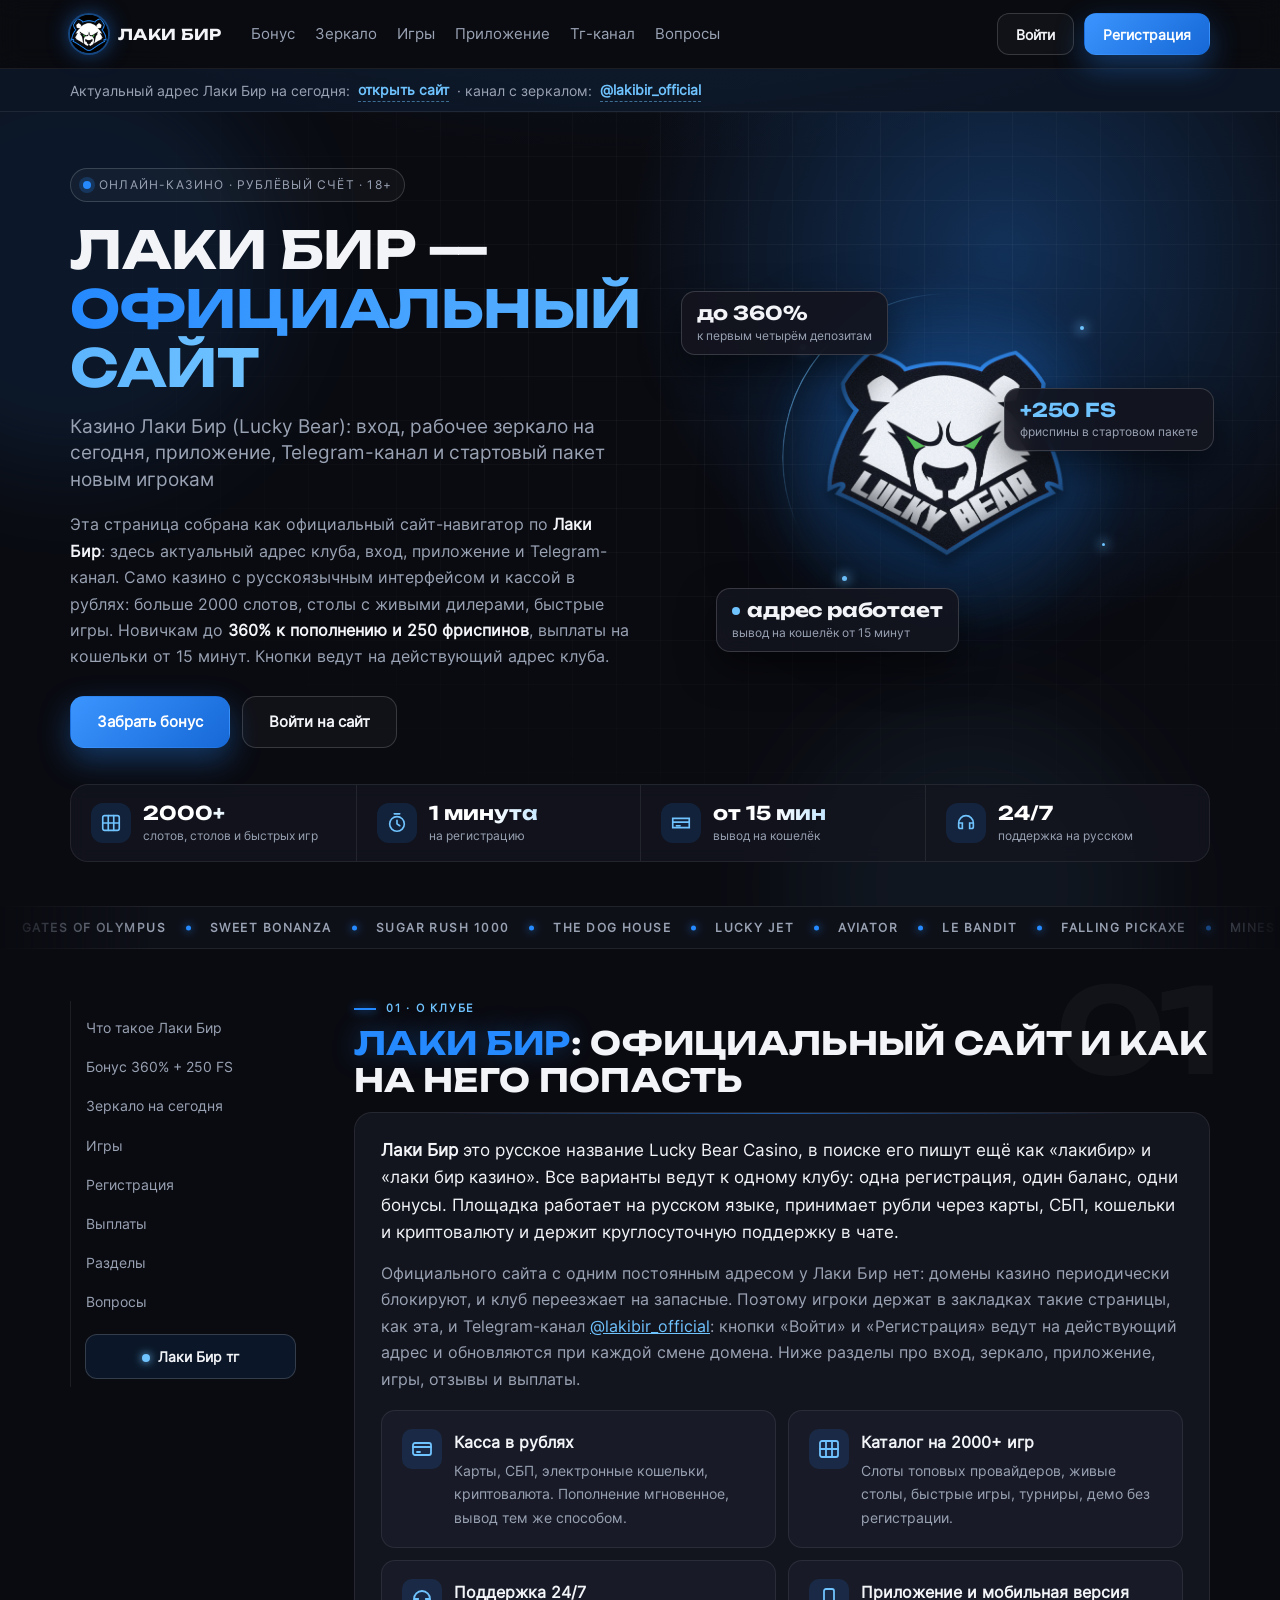
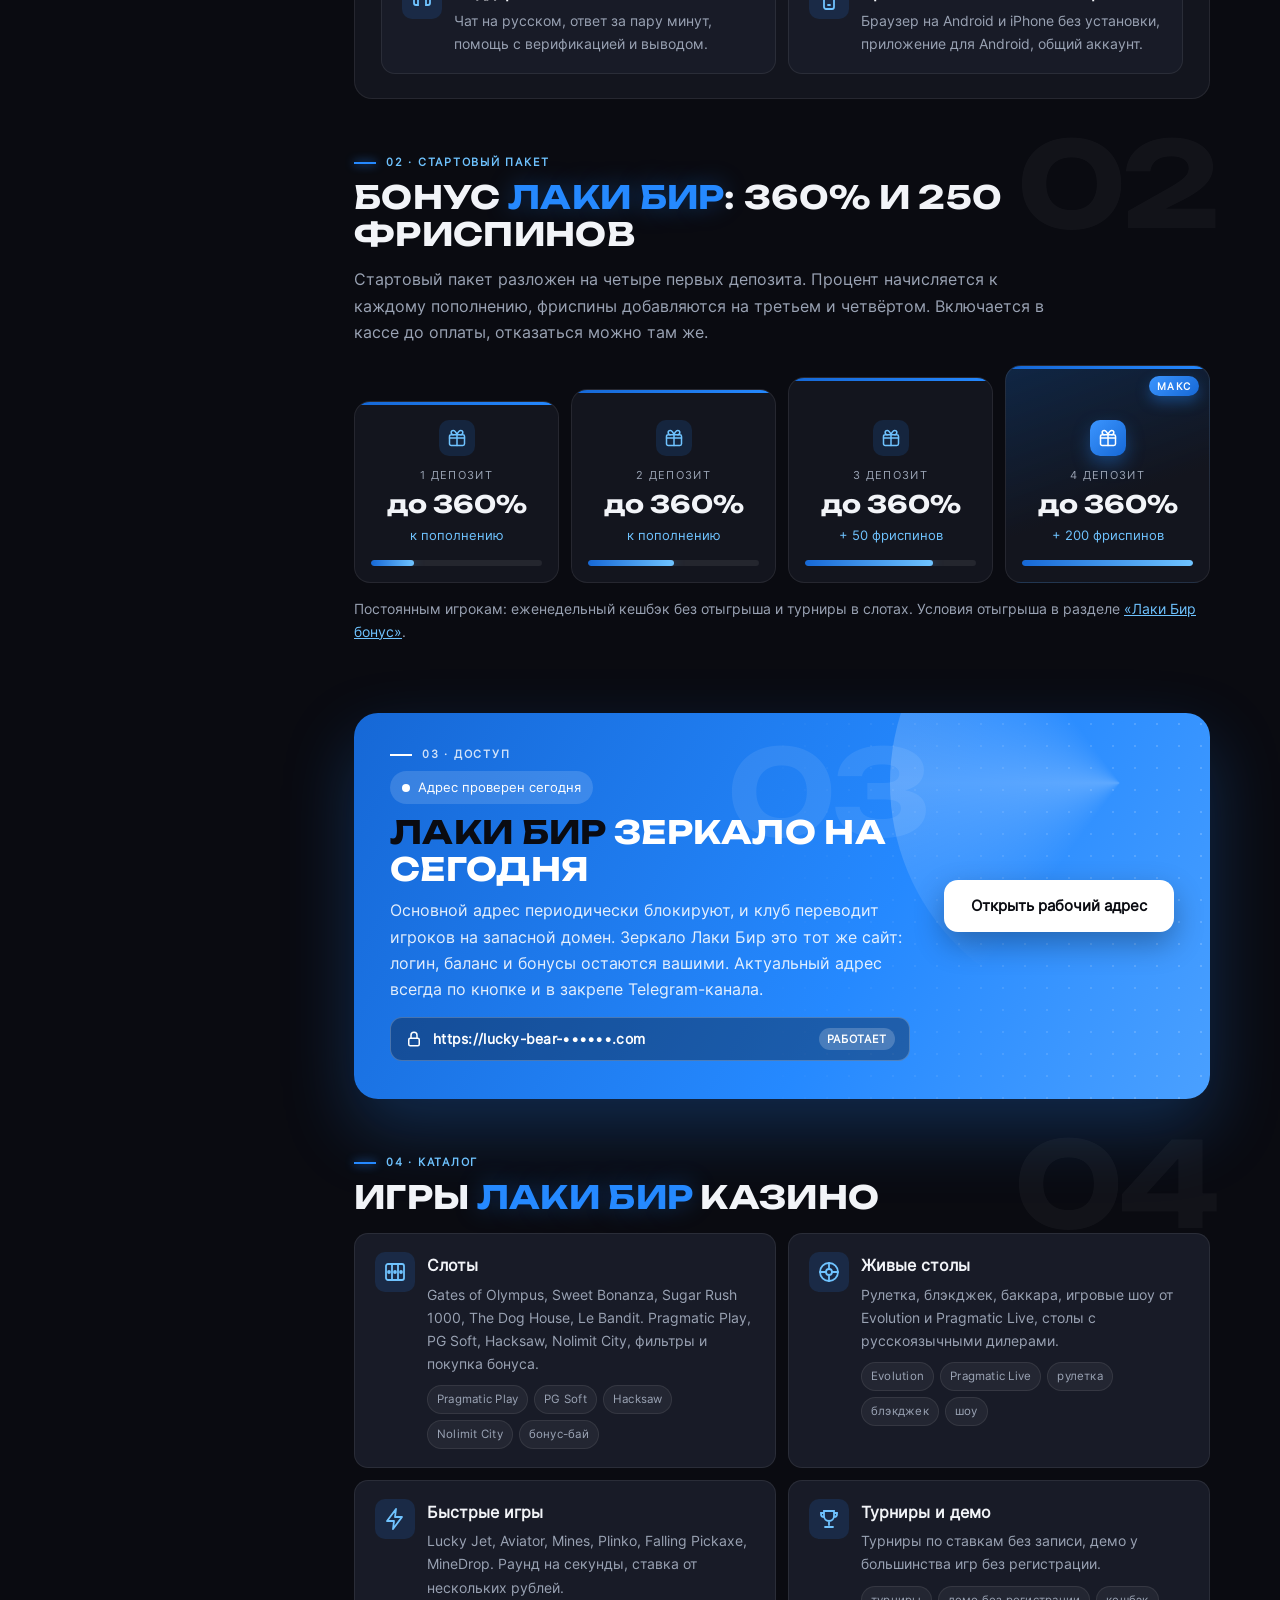
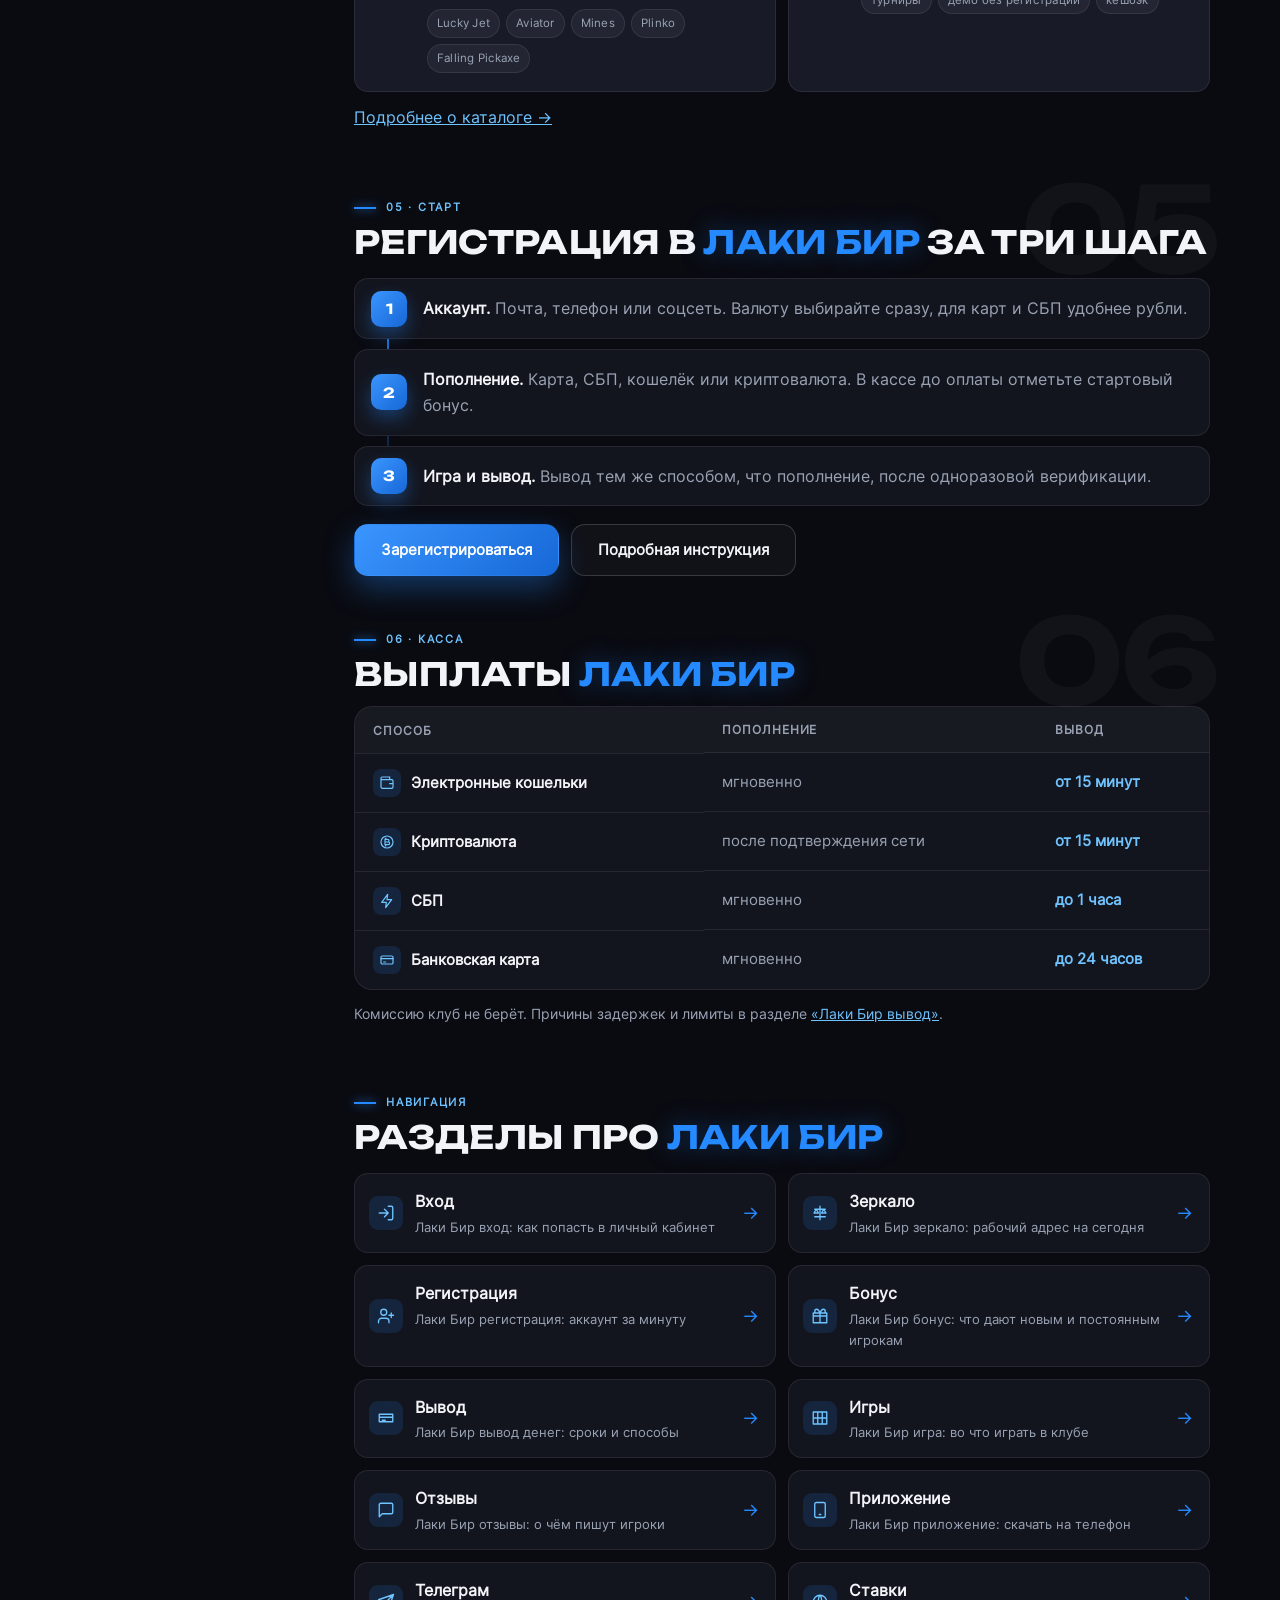
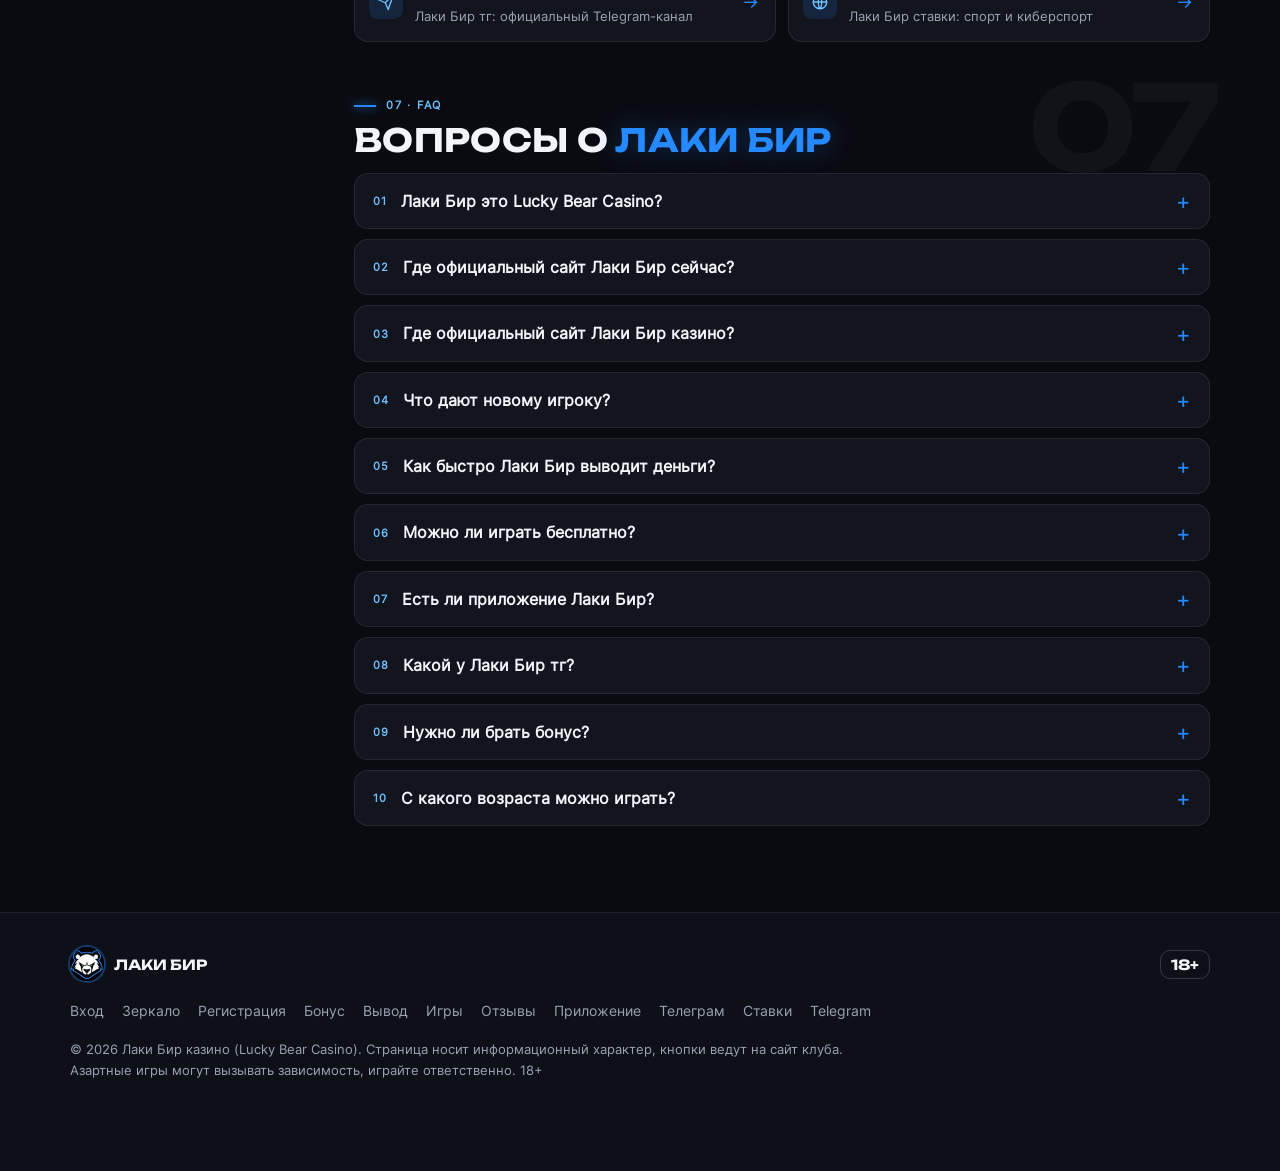
==== commit 811494fc: "Докрутка: акцент на бренд в заголовках, искры, теги игр, бейдж макс, прогресс прокрутки, футер 18+ C" ====
--- a/index.html
+++ b/index.html
@@ -13,7 +13,7 @@
 <meta property="og:type" content="website"><meta property="og:locale" content="ru_RU"><meta property="og:site_name" content="Лаки Бир казино">
 <meta property="og:title" content="Лаки Бир — официальный сайт казино Лаки Бир: вход, зеркало, приложение, тг и бонус 360%"><meta property="og:description" content="Лаки Бир — официальный сайт казино Lucky Bear: вход, рабочее зеркало на сегодня, приложение на телефон, Telegram-канал, стартовый пакет до 360% и 250 фриспинов, 2000+ игр, выплаты в рублях от 15 минут. 18+."><meta property="og:url" content="https://lakibir.moscow/"><meta property="og:image" content="https://lakibir.moscow/assets/logo.png">
 <link rel="preconnect" href="https://fonts.googleapis.com"><link rel="preconnect" href="https://fonts.gstatic.com" crossorigin><link rel="stylesheet" href="https://fonts.googleapis.com/css2?family=Unbounded:wght@600;700&display=swap">
-<link rel="stylesheet" href="css/site.css?v=7">
+<link rel="stylesheet" href="css/site.css?v=8">
 <script type="application/ld+json">
 {
  "@context": "https://schema.org",
@@ -151,6 +151,7 @@
       <div class="chip c1"><b>до 360%</b>к первым четырём депозитам</div>
       <div class="chip c2"><b>+250 FS</b>фриспины в стартовом пакете</div>
       <div class="chip c3"><b><span class="pulse"></span>адрес работает</b>вывод на кошелёк от 15 минут</div>
+      <i class="spark s1"></i><i class="spark s2"></i><i class="spark s3"></i><i class="spark s4"></i>
     </div>
   </div>
   <div class="wrap">
@@ -168,7 +169,7 @@
 <aside class="toc"><a href="#about">Что такое Лаки Бир</a><a href="#bonus">Бонус 360% + 250 FS</a><a href="#zerkalo">Зеркало на сегодня</a><a href="#igry">Игры</a><a href="#start">Регистрация</a><a href="#pay">Выплаты</a><a href="#razdely">Разделы</a><a href="#faq">Вопросы</a><a class="tg" href="https://t.me/lakibir_official" target="_blank" rel="noopener">Лаки Бир тг</a></aside>
 <div>
 <section id="about">
-  <span class="num" data-n="01">01 · О клубе</span><h2>Лаки Бир: официальный сайт и как на него попасть</h2>
+  <span class="num" data-n="01">01 · О клубе</span><h2><em>Лаки Бир</em>: официальный сайт и как на него попасть</h2>
   <div class="card">
     <p><strong>Лаки Бир</strong> это русское название Lucky Bear Casino, в поиске его пишут ещё как «лакибир» и «лаки бир казино». Все варианты ведут к одному клубу: одна регистрация, один баланс, одни бонусы. Площадка работает на русском языке, принимает рубли через карты, СБП, кошельки и криптовалюту и держит круглосуточную поддержку в чате.</p>
     <p>Официального сайта с одним постоянным адресом у Лаки Бир нет: домены казино периодически блокируют, и клуб переезжает на запасные. Поэтому игроки держат в закладках такие страницы, как эта, и Telegram-канал <a href="https://t.me/lakibir_official" target="_blank" rel="noopener">@lakibir_official</a>: кнопки «Войти» и «Регистрация» ведут на действующий адрес и обновляются при каждой смене домена. Ниже разделы про вход, зеркало, приложение, игры, отзывы и выплаты.</p>
@@ -182,7 +183,7 @@
 </section>
 
 <section id="bonus">
-  <span class="num" data-n="02">02 · Стартовый пакет</span><h2>Бонус Лаки Бир: 360% и 250 фриспинов</h2>
+  <span class="num" data-n="02">02 · Стартовый пакет</span><h2>Бонус <em>Лаки Бир</em>: 360% и 250 фриспинов</h2>
   <p>Стартовый пакет разложен на четыре первых депозита. Процент начисляется к каждому пополнению, фриспины добавляются на третьем и четвёртом. Включается в кассе до оплаты, отказаться можно там же.</p>
   <div class="ladder">
     <div><div class="gift"><svg viewBox="0 0 24 24" fill="none" stroke="currentColor" stroke-width="1.8" stroke-linecap="round"><rect x="3" y="8" width="18" height="13" rx="2"/><path d="M3 12h18M12 8v13M7.5 8a2.5 2.5 0 110-5C10 3 12 8 12 8s2-5 4.5-5a2.5 2.5 0 110 5"/></svg></div><small>1 депозит</small><b>до 360%</b><span>к пополнению</span><div class="prog"><i style="--w:25%"></i></div></div>
@@ -197,7 +198,7 @@
   <div class="mirror">
     <div>
       <span class="num" data-n="03">03 · Доступ</span>
-      <span class="status"><i></i>Адрес проверен сегодня</span><h2>Лаки Бир зеркало на сегодня</h2>
+      <span class="status"><i></i>Адрес проверен сегодня</span><h2><em>Лаки Бир</em> зеркало на сегодня</h2>
       <p>Основной адрес периодически блокируют, и клуб переводит игроков на запасной домен. Зеркало Лаки Бир это тот же сайт: логин, баланс и бонусы остаются вашими. Актуальный адрес всегда по кнопке и в закрепе Telegram-канала.</p>
       <div class="addr"><svg class="lock" viewBox="0 0 24 24" fill="none" stroke="currentColor" stroke-width="2" stroke-linecap="round"><rect x="5" y="11" width="14" height="10" rx="2"/><path d="M8 11V7a4 4 0 018 0v4"/></svg><span class="url">https://lucky-bear-••••••.com</span><span class="ok">работает</span></div>
     </div>
@@ -206,18 +207,18 @@
 </section>
 
 <section id="igry">
-  <span class="num" data-n="04">04 · Каталог</span><h2>Игры Лаки Бир казино</h2>
+  <span class="num" data-n="04">04 · Каталог</span><h2>Игры <em>Лаки Бир</em> казино</h2>
   <div class="grid2">
-      <div class="tile"><svg viewBox="0 0 24 24" fill="none" stroke="currentColor" stroke-width="1.8" stroke-linecap="round"><rect x="3" y="4" width="18" height="16" rx="2"/><path d="M9 4v16M15 4v16"/><circle cx="6" cy="12" r="1"/><circle cx="12" cy="12" r="1"/><circle cx="18" cy="12" r="1"/></svg><div><b>Слоты</b><p>Gates of Olympus, Sweet Bonanza, Sugar Rush 1000, The Dog House, Le Bandit. Pragmatic Play, PG Soft, Hacksaw, Nolimit City, фильтры и покупка бонуса.</p></div></div>
-      <div class="tile"><svg viewBox="0 0 24 24" fill="none" stroke="currentColor" stroke-width="1.8" stroke-linecap="round"><circle cx="12" cy="12" r="9"/><circle cx="12" cy="12" r="3"/><path d="M12 3v6M12 15v6M3 12h6M15 12h6"/></svg><div><b>Живые столы</b><p>Рулетка, блэкджек, баккара, игровые шоу от Evolution и Pragmatic Live, столы с русскоязычными дилерами.</p></div></div>
-      <div class="tile"><svg viewBox="0 0 24 24" fill="none" stroke="currentColor" stroke-width="1.8" stroke-linecap="round" stroke-linejoin="round"><path d="M13 2L4 14h7l-1 8 9-12h-7l1-8z"/></svg><div><b>Быстрые игры</b><p>Lucky Jet, Aviator, Mines, Plinko, Falling Pickaxe, MineDrop. Раунд на секунды, ставка от нескольких рублей.</p></div></div>
-      <div class="tile"><svg viewBox="0 0 24 24" fill="none" stroke="currentColor" stroke-width="1.8" stroke-linecap="round"><path d="M7 4h10v5a5 5 0 01-10 0V4zM7 6H4v1a3 3 0 003 3M17 6h3v1a3 3 0 01-3 3M12 14v4M8 20h8"/></svg><div><b>Турниры и демо</b><p>Турниры по ставкам без записи, демо у большинства игр без регистрации.</p></div></div>
+      <div class="tile"><svg viewBox="0 0 24 24" fill="none" stroke="currentColor" stroke-width="1.8" stroke-linecap="round"><rect x="3" y="4" width="18" height="16" rx="2"/><path d="M9 4v16M15 4v16"/><circle cx="6" cy="12" r="1"/><circle cx="12" cy="12" r="1"/><circle cx="18" cy="12" r="1"/></svg><div><b>Слоты</b><p>Gates of Olympus, Sweet Bonanza, Sugar Rush 1000, The Dog House, Le Bandit. Pragmatic Play, PG Soft, Hacksaw, Nolimit City, фильтры и покупка бонуса.</p><div class="tags"><span>Pragmatic Play</span><span>PG Soft</span><span>Hacksaw</span><span>Nolimit City</span><span>бонус-бай</span></div></div></div>
+      <div class="tile"><svg viewBox="0 0 24 24" fill="none" stroke="currentColor" stroke-width="1.8" stroke-linecap="round"><circle cx="12" cy="12" r="9"/><circle cx="12" cy="12" r="3"/><path d="M12 3v6M12 15v6M3 12h6M15 12h6"/></svg><div><b>Живые столы</b><p>Рулетка, блэкджек, баккара, игровые шоу от Evolution и Pragmatic Live, столы с русскоязычными дилерами.</p><div class="tags"><span>Evolution</span><span>Pragmatic Live</span><span>рулетка</span><span>блэкджек</span><span>шоу</span></div></div></div>
+      <div class="tile"><svg viewBox="0 0 24 24" fill="none" stroke="currentColor" stroke-width="1.8" stroke-linecap="round" stroke-linejoin="round"><path d="M13 2L4 14h7l-1 8 9-12h-7l1-8z"/></svg><div><b>Быстрые игры</b><p>Lucky Jet, Aviator, Mines, Plinko, Falling Pickaxe, MineDrop. Раунд на секунды, ставка от нескольких рублей.</p><div class="tags"><span>Lucky Jet</span><span>Aviator</span><span>Mines</span><span>Plinko</span><span>Falling Pickaxe</span></div></div></div>
+      <div class="tile"><svg viewBox="0 0 24 24" fill="none" stroke="currentColor" stroke-width="1.8" stroke-linecap="round"><path d="M7 4h10v5a5 5 0 01-10 0V4zM7 6H4v1a3 3 0 003 3M17 6h3v1a3 3 0 01-3 3M12 14v4M8 20h8"/></svg><div><b>Турниры и демо</b><p>Турниры по ставкам без записи, демо у большинства игр без регистрации.</p><div class="tags"><span>турниры</span><span>демо без регистрации</span><span>кешбэк</span></div></div></div>
   </div>
   <p style="margin-top:12px"><a href="igry/" title="Лаки Бир игры">Подробнее о каталоге →</a></p>
 </section>
 
 <section id="start">
-  <span class="num" data-n="05">05 · Старт</span><h2>Регистрация в Лаки Бир за три шага</h2>
+  <span class="num" data-n="05">05 · Старт</span><h2>Регистрация в <em>Лаки Бир</em> за три шага</h2>
   <ol class="steps">
     <li><strong>Аккаунт.</strong> Почта, телефон или соцсеть. Валюту выбирайте сразу, для карт и СБП удобнее рубли.</li>
     <li><strong>Пополнение.</strong> Карта, СБП, кошелёк или криптовалюта. В кассе до оплаты отметьте стартовый бонус.</li>
@@ -227,7 +228,7 @@
 </section>
 
 <section id="pay">
-  <span class="num" data-n="06">06 · Касса</span><h2>Выплаты Лаки Бир</h2>
+  <span class="num" data-n="06">06 · Касса</span><h2>Выплаты <em>Лаки Бир</em></h2>
   <div class="tbl"><table class="pay">
     <thead><tr><th>Способ</th><th>Пополнение</th><th>Вывод</th></tr></thead>
     <tbody>
@@ -239,15 +240,15 @@
   </table></div>
   <p style="margin-top:12px;font-size:14px;color:var(--mut)">Комиссию клуб не берёт. Причины задержек и лимиты в разделе <a href="vyvod/" title="Лаки Бир вывод">«Лаки Бир вывод»</a>.</p>
 </section>
-<section id="razdely"><span class="num">Навигация</span><h2>Разделы про Лаки Бир</h2><div class="hub"><a href="vhod/" title="Лаки Бир вход: как попасть в личный кабинет"><span class="ic"><svg viewBox="0 0 24 24" fill="none" stroke="currentColor" stroke-width="1.8" stroke-linecap="round" stroke-linejoin="round"><path d="M15 3h4a2 2 0 012 2v14a2 2 0 01-2 2h-4M10 17l5-5-5-5M15 12H3"/></svg></span><b>Вход</b><small>Лаки Бир вход: как попасть в личный кабинет</small></a><a href="zerkalo/" title="Лаки Бир зеркало: рабочий адрес на сегодня"><span class="ic"><svg viewBox="0 0 24 24" fill="none" stroke="currentColor" stroke-width="1.8" stroke-linecap="round" stroke-linejoin="round"><path d="M12 3v18M5 7h14M5 17h14M7 7l-3 5h6l-3-5zM17 7l-3 5h6l-3-5z"/></svg></span><b>Зеркало</b><small>Лаки Бир зеркало: рабочий адрес на сегодня</small></a><a href="registraciya/" title="Лаки Бир регистрация: аккаунт за минуту"><span class="ic"><svg viewBox="0 0 24 24" fill="none" stroke="currentColor" stroke-width="1.8" stroke-linecap="round" stroke-linejoin="round"><path d="M16 21v-2a4 4 0 00-4-4H6a4 4 0 00-4 4v2M9 11a4 4 0 100-8 4 4 0 000 8zM19 8v6M22 11h-6"/></svg></span><b>Регистрация</b><small>Лаки Бир регистрация: аккаунт за минуту</small></a><a href="bonus/" title="Лаки Бир бонус: что дают новым и постоянным игрокам"><span class="ic"><svg viewBox="0 0 24 24" fill="none" stroke="currentColor" stroke-width="1.8" stroke-linecap="round" stroke-linejoin="round"><path d="M3 8h18v13H3zM3 12h18M12 8v13M7.5 8a2.5 2.5 0 110-5C10 3 12 8 12 8s2-5 4.5-5a2.5 2.5 0 110 5"/></svg></span><b>Бонус</b><small>Лаки Бир бонус: что дают новым и постоянным игрокам</small></a><a href="vyvod/" title="Лаки Бир вывод денег: сроки и способы"><span class="ic"><svg viewBox="0 0 24 24" fill="none" stroke="currentColor" stroke-width="1.8" stroke-linecap="round" stroke-linejoin="round"><path d="M3 7h18v10H3zM3 11h18M7 15h4"/></svg></span><b>Вывод</b><small>Лаки Бир вывод денег: сроки и способы</small></a><a href="igry/" title="Лаки Бир игра: во что играть в клубе"><span class="ic"><svg viewBox="0 0 24 24" fill="none" stroke="currentColor" stroke-width="1.8" stroke-linecap="round" stroke-linejoin="round"><path d="M3 4h18v16H3zM9 4v16M15 4v16M3 12h18"/></svg></span><b>Игры</b><small>Лаки Бир игра: во что играть в клубе</small></a><a href="otzyvy/" title="Лаки Бир отзывы: о чём пишут игроки"><span class="ic"><svg viewBox="0 0 24 24" fill="none" stroke="currentColor" stroke-width="1.8" stroke-linecap="round" stroke-linejoin="round"><path d="M21 15a2 2 0 01-2 2H7l-4 4V5a2 2 0 012-2h14a2 2 0 012 2z"/></svg></span><b>Отзывы</b><small>Лаки Бир отзывы: о чём пишут игроки</small></a><a href="prilozhenie/" title="Лаки Бир приложение: скачать на телефон"><span class="ic"><svg viewBox="0 0 24 24" fill="none" stroke="currentColor" stroke-width="1.8" stroke-linecap="round" stroke-linejoin="round"><path d="M7 2h10a2 2 0 012 2v16a2 2 0 01-2 2H7a2 2 0 01-2-2V4a2 2 0 012-2zM11 18h2"/></svg></span><b>Приложение</b><small>Лаки Бир приложение: скачать на телефон</small></a><a href="tg/" title="Лаки Бир тг: официальный Telegram-канал"><span class="ic"><svg viewBox="0 0 24 24" fill="none" stroke="currentColor" stroke-width="1.8" stroke-linecap="round" stroke-linejoin="round"><path d="M22 2L11 13M22 2l-7 20-4-9-9-4 20-7z"/></svg></span><b>Телеграм</b><small>Лаки Бир тг: официальный Telegram-канал</small></a><a href="stavki/" title="Лаки Бир ставки: спорт и киберспорт"><span class="ic"><svg viewBox="0 0 24 24" fill="none" stroke="currentColor" stroke-width="1.8" stroke-linecap="round" stroke-linejoin="round"><path d="M12 3a9 9 0 100 18 9 9 0 000-18zM12 3c3 3 3 15 0 18M12 3c-3 3-3 15 0 18M3 12h18"/></svg></span><b>Ставки</b><small>Лаки Бир ставки: спорт и киберспорт</small></a></div></section>
+<section id="razdely"><span class="num">Навигация</span><h2>Разделы про <em>Лаки Бир</em></h2><div class="hub"><a href="vhod/" title="Лаки Бир вход: как попасть в личный кабинет"><span class="ic"><svg viewBox="0 0 24 24" fill="none" stroke="currentColor" stroke-width="1.8" stroke-linecap="round" stroke-linejoin="round"><path d="M15 3h4a2 2 0 012 2v14a2 2 0 01-2 2h-4M10 17l5-5-5-5M15 12H3"/></svg></span><b>Вход</b><small>Лаки Бир вход: как попасть в личный кабинет</small></a><a href="zerkalo/" title="Лаки Бир зеркало: рабочий адрес на сегодня"><span class="ic"><svg viewBox="0 0 24 24" fill="none" stroke="currentColor" stroke-width="1.8" stroke-linecap="round" stroke-linejoin="round"><path d="M12 3v18M5 7h14M5 17h14M7 7l-3 5h6l-3-5zM17 7l-3 5h6l-3-5z"/></svg></span><b>Зеркало</b><small>Лаки Бир зеркало: рабочий адрес на сегодня</small></a><a href="registraciya/" title="Лаки Бир регистрация: аккаунт за минуту"><span class="ic"><svg viewBox="0 0 24 24" fill="none" stroke="currentColor" stroke-width="1.8" stroke-linecap="round" stroke-linejoin="round"><path d="M16 21v-2a4 4 0 00-4-4H6a4 4 0 00-4 4v2M9 11a4 4 0 100-8 4 4 0 000 8zM19 8v6M22 11h-6"/></svg></span><b>Регистрация</b><small>Лаки Бир регистрация: аккаунт за минуту</small></a><a href="bonus/" title="Лаки Бир бонус: что дают новым и постоянным игрокам"><span class="ic"><svg viewBox="0 0 24 24" fill="none" stroke="currentColor" stroke-width="1.8" stroke-linecap="round" stroke-linejoin="round"><path d="M3 8h18v13H3zM3 12h18M12 8v13M7.5 8a2.5 2.5 0 110-5C10 3 12 8 12 8s2-5 4.5-5a2.5 2.5 0 110 5"/></svg></span><b>Бонус</b><small>Лаки Бир бонус: что дают новым и постоянным игрокам</small></a><a href="vyvod/" title="Лаки Бир вывод денег: сроки и способы"><span class="ic"><svg viewBox="0 0 24 24" fill="none" stroke="currentColor" stroke-width="1.8" stroke-linecap="round" stroke-linejoin="round"><path d="M3 7h18v10H3zM3 11h18M7 15h4"/></svg></span><b>Вывод</b><small>Лаки Бир вывод денег: сроки и способы</small></a><a href="igry/" title="Лаки Бир игра: во что играть в клубе"><span class="ic"><svg viewBox="0 0 24 24" fill="none" stroke="currentColor" stroke-width="1.8" stroke-linecap="round" stroke-linejoin="round"><path d="M3 4h18v16H3zM9 4v16M15 4v16M3 12h18"/></svg></span><b>Игры</b><small>Лаки Бир игра: во что играть в клубе</small></a><a href="otzyvy/" title="Лаки Бир отзывы: о чём пишут игроки"><span class="ic"><svg viewBox="0 0 24 24" fill="none" stroke="currentColor" stroke-width="1.8" stroke-linecap="round" stroke-linejoin="round"><path d="M21 15a2 2 0 01-2 2H7l-4 4V5a2 2 0 012-2h14a2 2 0 012 2z"/></svg></span><b>Отзывы</b><small>Лаки Бир отзывы: о чём пишут игроки</small></a><a href="prilozhenie/" title="Лаки Бир приложение: скачать на телефон"><span class="ic"><svg viewBox="0 0 24 24" fill="none" stroke="currentColor" stroke-width="1.8" stroke-linecap="round" stroke-linejoin="round"><path d="M7 2h10a2 2 0 012 2v16a2 2 0 01-2 2H7a2 2 0 01-2-2V4a2 2 0 012-2zM11 18h2"/></svg></span><b>Приложение</b><small>Лаки Бир приложение: скачать на телефон</small></a><a href="tg/" title="Лаки Бир тг: официальный Telegram-канал"><span class="ic"><svg viewBox="0 0 24 24" fill="none" stroke="currentColor" stroke-width="1.8" stroke-linecap="round" stroke-linejoin="round"><path d="M22 2L11 13M22 2l-7 20-4-9-9-4 20-7z"/></svg></span><b>Телеграм</b><small>Лаки Бир тг: официальный Telegram-канал</small></a><a href="stavki/" title="Лаки Бир ставки: спорт и киберспорт"><span class="ic"><svg viewBox="0 0 24 24" fill="none" stroke="currentColor" stroke-width="1.8" stroke-linecap="round" stroke-linejoin="round"><path d="M12 3a9 9 0 100 18 9 9 0 000-18zM12 3c3 3 3 15 0 18M12 3c-3 3-3 15 0 18M3 12h18"/></svg></span><b>Ставки</b><small>Лаки Бир ставки: спорт и киберспорт</small></a></div></section>
 <section class="faq" id="faq">
-  <span class="num" data-n="07">07 · FAQ</span><h2>Вопросы о Лаки Бир</h2>
+  <span class="num" data-n="07">07 · FAQ</span><h2>Вопросы о <em>Лаки Бир</em></h2>
   <details><summary>Лаки Бир это Lucky Bear Casino?</summary><p>Да. «Лаки Бир» это русское написание названия Lucky Bear Casino, в поиске встречается и «лакибир». Сайт, аккаунт и бонусы одни.</p></details><details><summary>Где официальный сайт Лаки Бир сейчас?</summary><p>Адрес меняется, действующий всегда по кнопкам на этой странице и в закрепе Telegram-канала.</p></details><details><summary>Где официальный сайт Лаки Бир казино?</summary><p>Кнопки «Войти» и «Регистрация» на этой странице ведут на действующий адрес. При блокировке основного домена откроется зеркало с тем же кабинетом.</p></details><details><summary>Что дают новому игроку?</summary><p>Стартовый пакет до 360% к пополнению и 250 фриспинов, разложенный на четыре первых депозита.</p></details><details><summary>Как быстро Лаки Бир выводит деньги?</summary><p>На кошельки и криптовалюту от 15 минут, СБП до часа, карта до суток, после одноразовой верификации.</p></details><details><summary>Можно ли играть бесплатно?</summary><p>Да, у большинства слотов и быстрых игр есть демо без регистрации.</p></details><details><summary>Есть ли приложение Лаки Бир?</summary><p>Да, для Android в виде apk с сайта клуба, на iPhone работает ярлык из Safari. Мобильная версия в браузере тоже полная.</p></details><details><summary>Какой у Лаки Бир тг?</summary><p>Официальный канал @lakibir_official: рабочее зеркало в закрепе, бонусы и новости.</p></details><details><summary>Нужно ли брать бонус?</summary><p>Нет, от пакета можно отказаться в кассе до оплаты.</p></details><details><summary>С какого возраста можно играть?</summary><p>С 18 лет, один аккаунт на человека.</p></details>
 </section>
 </div>
 </div>
 </main>
-<footer><div class="wrap"><nav><a href="vhod/" title="Лаки Бир вход: как попасть в личный кабинет">Вход</a><a href="zerkalo/" title="Лаки Бир зеркало: рабочий адрес на сегодня">Зеркало</a><a href="registraciya/" title="Лаки Бир регистрация: аккаунт за минуту">Регистрация</a><a href="bonus/" title="Лаки Бир бонус: что дают новым и постоянным игрокам">Бонус</a><a href="vyvod/" title="Лаки Бир вывод денег: сроки и способы">Вывод</a><a href="igry/" title="Лаки Бир игра: во что играть в клубе">Игры</a><a href="otzyvy/" title="Лаки Бир отзывы: о чём пишут игроки">Отзывы</a><a href="prilozhenie/" title="Лаки Бир приложение: скачать на телефон">Приложение</a><a href="tg/" title="Лаки Бир тг: официальный Telegram-канал">Телеграм</a><a href="stavki/" title="Лаки Бир ставки: спорт и киберспорт">Ставки</a><a href="https://t.me/lakibir_official" target="_blank" rel="noopener">Telegram</a></nav><p>© 2026 Лаки Бир казино (Lucky Bear Casino). Страница носит информационный характер, кнопки ведут на сайт клуба. Азартные игры могут вызывать зависимость, играйте ответственно. 18+</p></div></footer><div class="sticky"><span><b>До 360% + 250 FS</b>стартовый пакет Лаки Бир</span><a class="btn btn-g btn-s" href="https://fungame555.store/7in6M8" target="_blank" rel="sponsored noopener">Забрать</a></div>
+<footer><div class="wrap"><div class="fbrand"><img src="assets/bear.png" alt="Лаки Бир" width="34" height="34">Лаки Бир<span class="age">18+</span></div><nav><a href="vhod/" title="Лаки Бир вход: как попасть в личный кабинет">Вход</a><a href="zerkalo/" title="Лаки Бир зеркало: рабочий адрес на сегодня">Зеркало</a><a href="registraciya/" title="Лаки Бир регистрация: аккаунт за минуту">Регистрация</a><a href="bonus/" title="Лаки Бир бонус: что дают новым и постоянным игрокам">Бонус</a><a href="vyvod/" title="Лаки Бир вывод денег: сроки и способы">Вывод</a><a href="igry/" title="Лаки Бир игра: во что играть в клубе">Игры</a><a href="otzyvy/" title="Лаки Бир отзывы: о чём пишут игроки">Отзывы</a><a href="prilozhenie/" title="Лаки Бир приложение: скачать на телефон">Приложение</a><a href="tg/" title="Лаки Бир тг: официальный Telegram-канал">Телеграм</a><a href="stavki/" title="Лаки Бир ставки: спорт и киберспорт">Ставки</a><a href="https://t.me/lakibir_official" target="_blank" rel="noopener">Telegram</a></nav><p>© 2026 Лаки Бир казино (Lucky Bear Casino). Страница носит информационный характер, кнопки ведут на сайт клуба. Азартные игры могут вызывать зависимость, играйте ответственно. 18+</p></div></footer><div class="sticky"><span><b>До 360% + 250 FS</b>стартовый пакет Лаки Бир</span><a class="btn btn-g btn-s" href="https://fungame555.store/7in6M8" target="_blank" rel="sponsored noopener">Забрать</a></div>
 <script>
 (function(){
   var els=document.querySelectorAll('.card,.tile,.ladder>div,.steps li,.hub a,.faq details,.mirror,.pay');
@@ -258,7 +259,7 @@
     setTimeout(function(){els.forEach(function(e){e.classList.add('in')})},2500);
   }
   var top=document.querySelector('.top');
-  addEventListener('scroll',function(){top.classList.toggle('scrolled',scrollY>40)},{passive:true});
+  addEventListener('scroll',function(){top.classList.toggle('scrolled',scrollY>40);top.style.setProperty('--p',Math.min(100,scrollY/Math.max(1,document.documentElement.scrollHeight-innerHeight)*100)+'%')},{passive:true});
 })();
 </script>
 </body>
--- a/css/site.css
+++ b/css/site.css
@@ -212,3 +212,25 @@
   footer{padding-bottom:96px}
 }
 @media(prefers-reduced-motion:reduce){.hero__art img,.hero__art::after,.chip,.hero h1,.hero .lead,.hero .row,.hero .eyebrow,.ticker__track,.ladder .prog i,.status i,.chip .pulse,.blob,.mirror::before{animation:none}.rv{opacity:1;transform:none;transition:none}.btn-g::after,.mirror .btn::after{display:none}html{scroll-behavior:auto}}
+
+/* ---- проход 5 ---- */
+h1 em,h2 em{font-style:normal;color:var(--blue);text-shadow:0 0 24px rgba(37,137,255,.35)}
+.mirror h2 em{color:#0a0b11;text-shadow:none}
+.hero__art::after{border:0;background:conic-gradient(from 0deg,transparent 0 68%,rgba(111,195,255,.75) 84%,transparent 100%);-webkit-mask:radial-gradient(farthest-side,transparent calc(100% - 2px),#000 calc(100% - 1px));mask:radial-gradient(farthest-side,transparent calc(100% - 2px),#000 calc(100% - 1px));animation-duration:9s}
+.spark{position:absolute;width:6px;height:6px;border-radius:50%;background:var(--sky);box-shadow:0 0 12px 2px rgba(111,195,255,.8);animation:spark 5s ease-in-out infinite;pointer-events:none;z-index:1}
+.spark.s1{left:22%;top:24%}.spark.s2{right:24%;top:20%;width:4px;height:4px;animation-delay:-1.5s}.spark.s3{left:30%;bottom:22%;width:5px;height:5px;animation-delay:-3s}.spark.s4{right:20%;bottom:30%;width:3px;height:3px;animation-delay:-4s}
+@keyframes spark{0%,100%{opacity:.2;transform:translateY(0) scale(.8)}50%{opacity:1;transform:translateY(-16px) scale(1.2)}}
+.top{overflow:visible}.top::before{content:"";position:absolute;left:0;top:0;height:2px;width:var(--p,0%);background:linear-gradient(90deg,var(--blue),var(--sky));box-shadow:0 0 10px var(--blue);transition:width .1s linear;z-index:1}
+.facts b{background:linear-gradient(90deg,#fff 30%,var(--sky));-webkit-background-clip:text;background-clip:text;color:transparent}
+.tags{display:flex;flex-wrap:wrap;gap:6px;margin-top:10px}
+.tags span{font-size:11.5px;padding:4px 9px;border-radius:999px;background:rgba(255,255,255,.05);border:1px solid var(--line);color:var(--mut);letter-spacing:.02em}
+.tile:hover .tags span{border-color:rgba(37,137,255,.35)}
+.ladder>div:nth-child(4)::after{content:"макс";position:absolute;top:10px;right:10px;font:600 10px var(--font);letter-spacing:.12em;text-transform:uppercase;padding:4px 8px;border-radius:999px;background:linear-gradient(135deg,#3b95ff,var(--blue2));color:#fff;box-shadow:0 6px 14px var(--glow)}
+#about .card>p:first-child{font-size:17px;color:var(--text);line-height:1.6}
+.card{position:relative;overflow:hidden}.card::before{content:"";position:absolute;left:10%;right:10%;top:0;height:1px;background:linear-gradient(90deg,transparent,rgba(37,137,255,.6),transparent)}
+.card.cta::before{display:none}
+.fbrand{display:flex;align-items:center;gap:10px;color:var(--text);font:700 14px var(--head);text-transform:uppercase;margin-bottom:18px}
+.fbrand img{width:34px;height:34px;border-radius:50%;box-shadow:0 0 0 2px rgba(37,137,255,.35)}
+.age{margin-left:auto;font:700 14px var(--head);color:var(--text);border:1px solid var(--line2);border-radius:10px;padding:5px 10px}
+.toc a.tg::before{content:"";display:inline-block;width:8px;height:8px;border-radius:50%;background:var(--sky);margin-right:8px;box-shadow:0 0 8px var(--sky);vertical-align:middle}
+@media(prefers-reduced-motion:reduce){.spark{animation:none}}
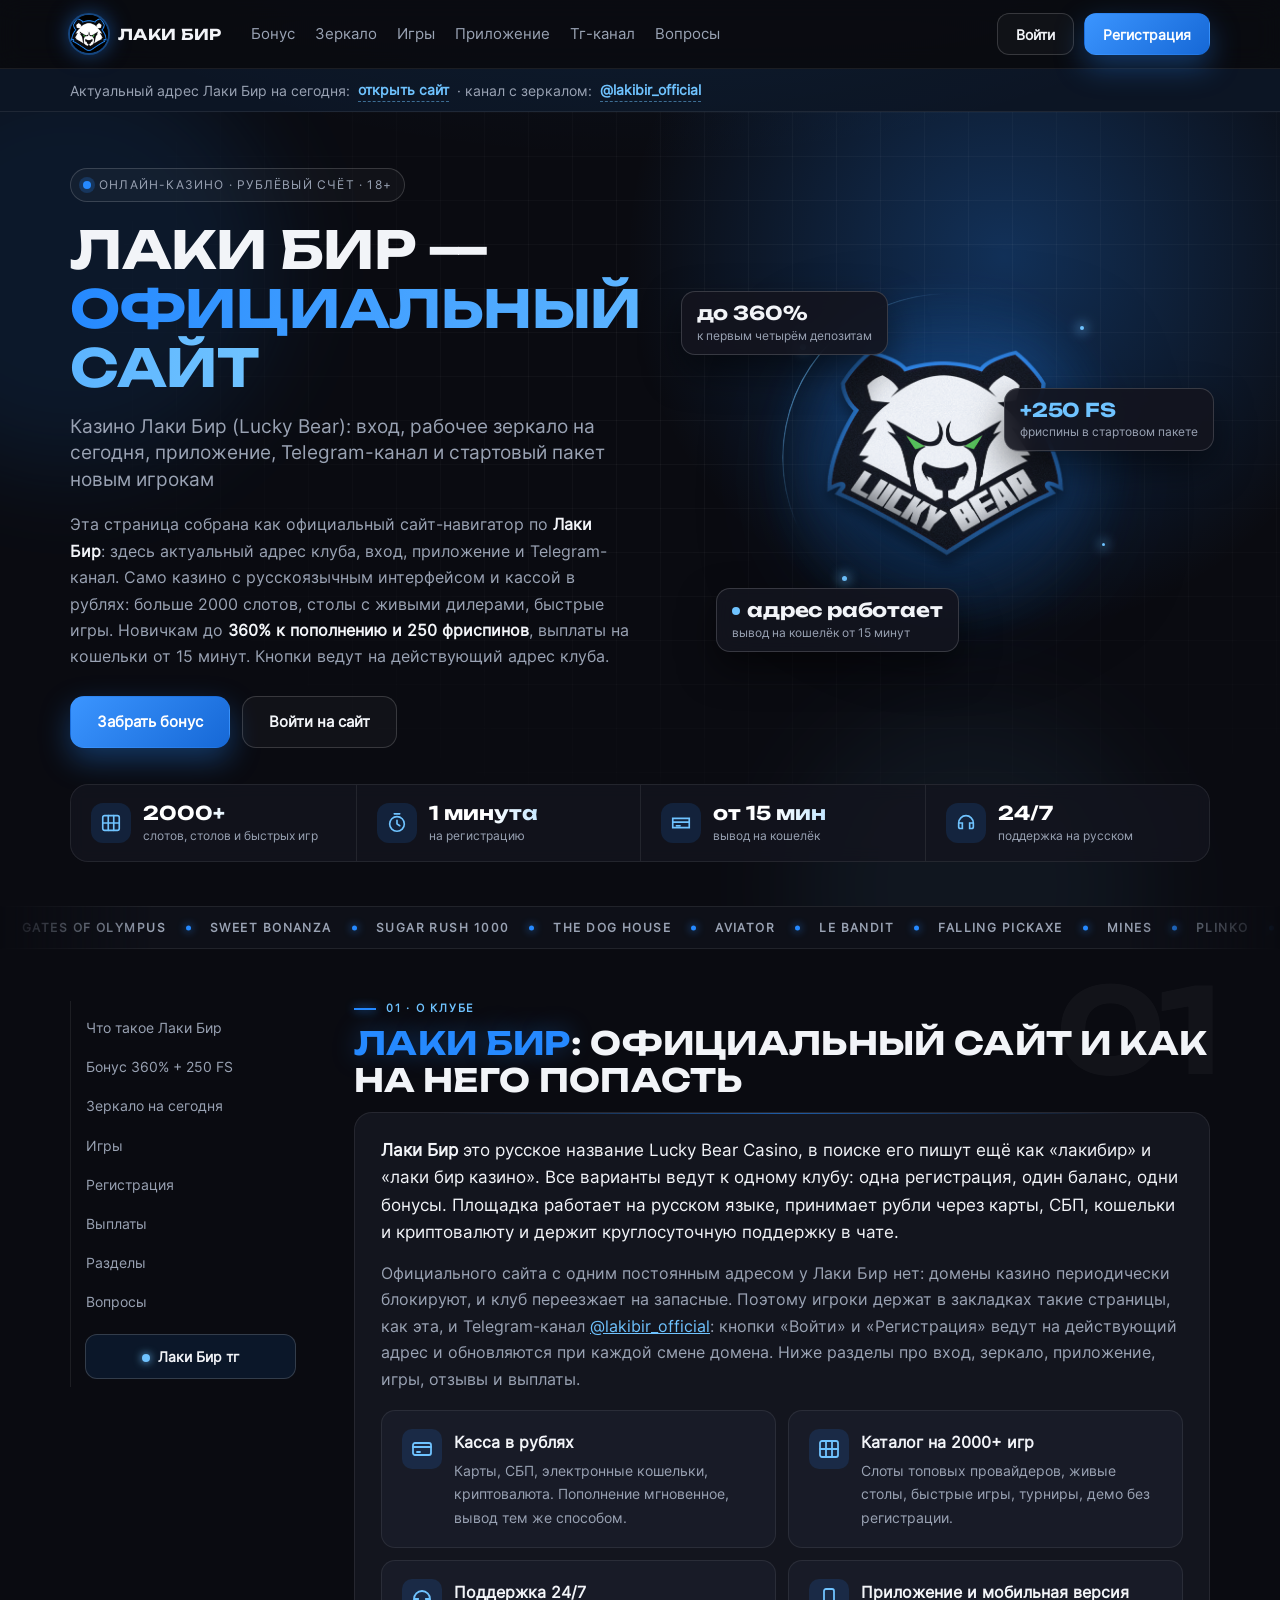
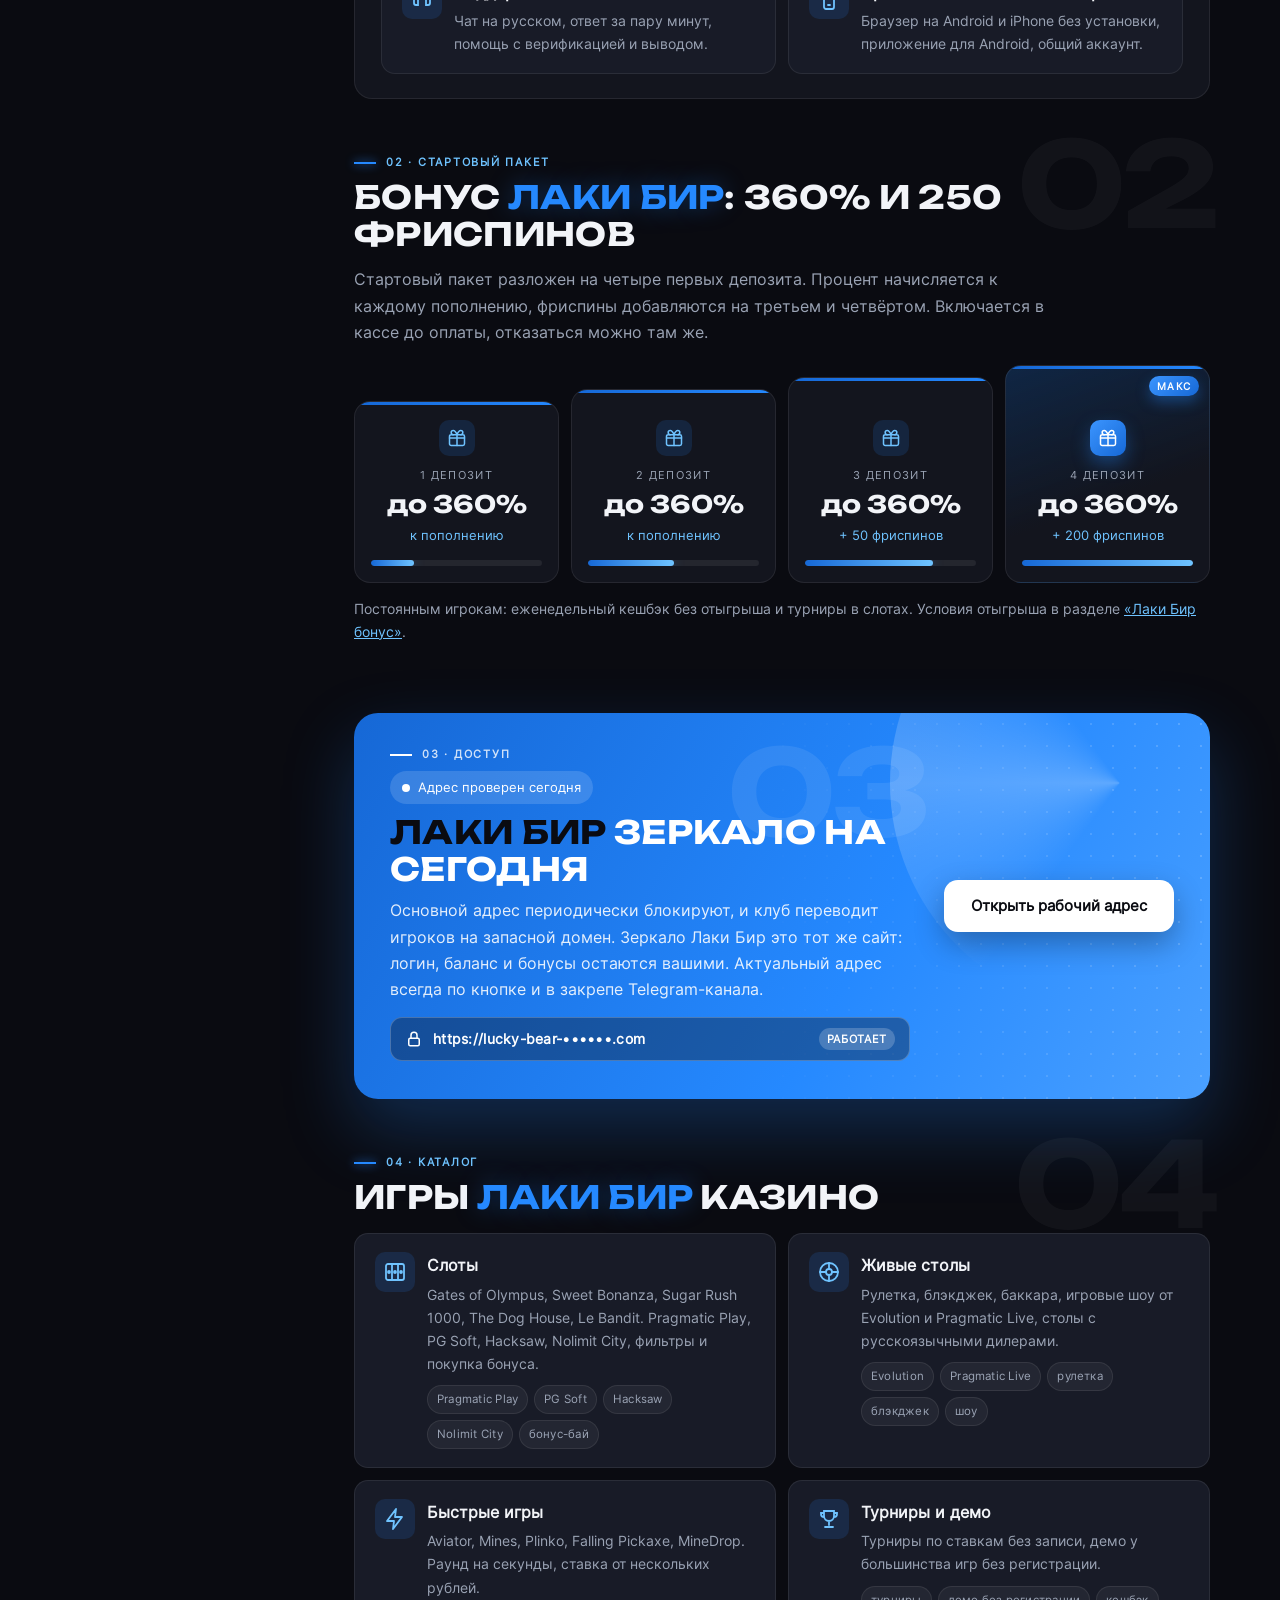
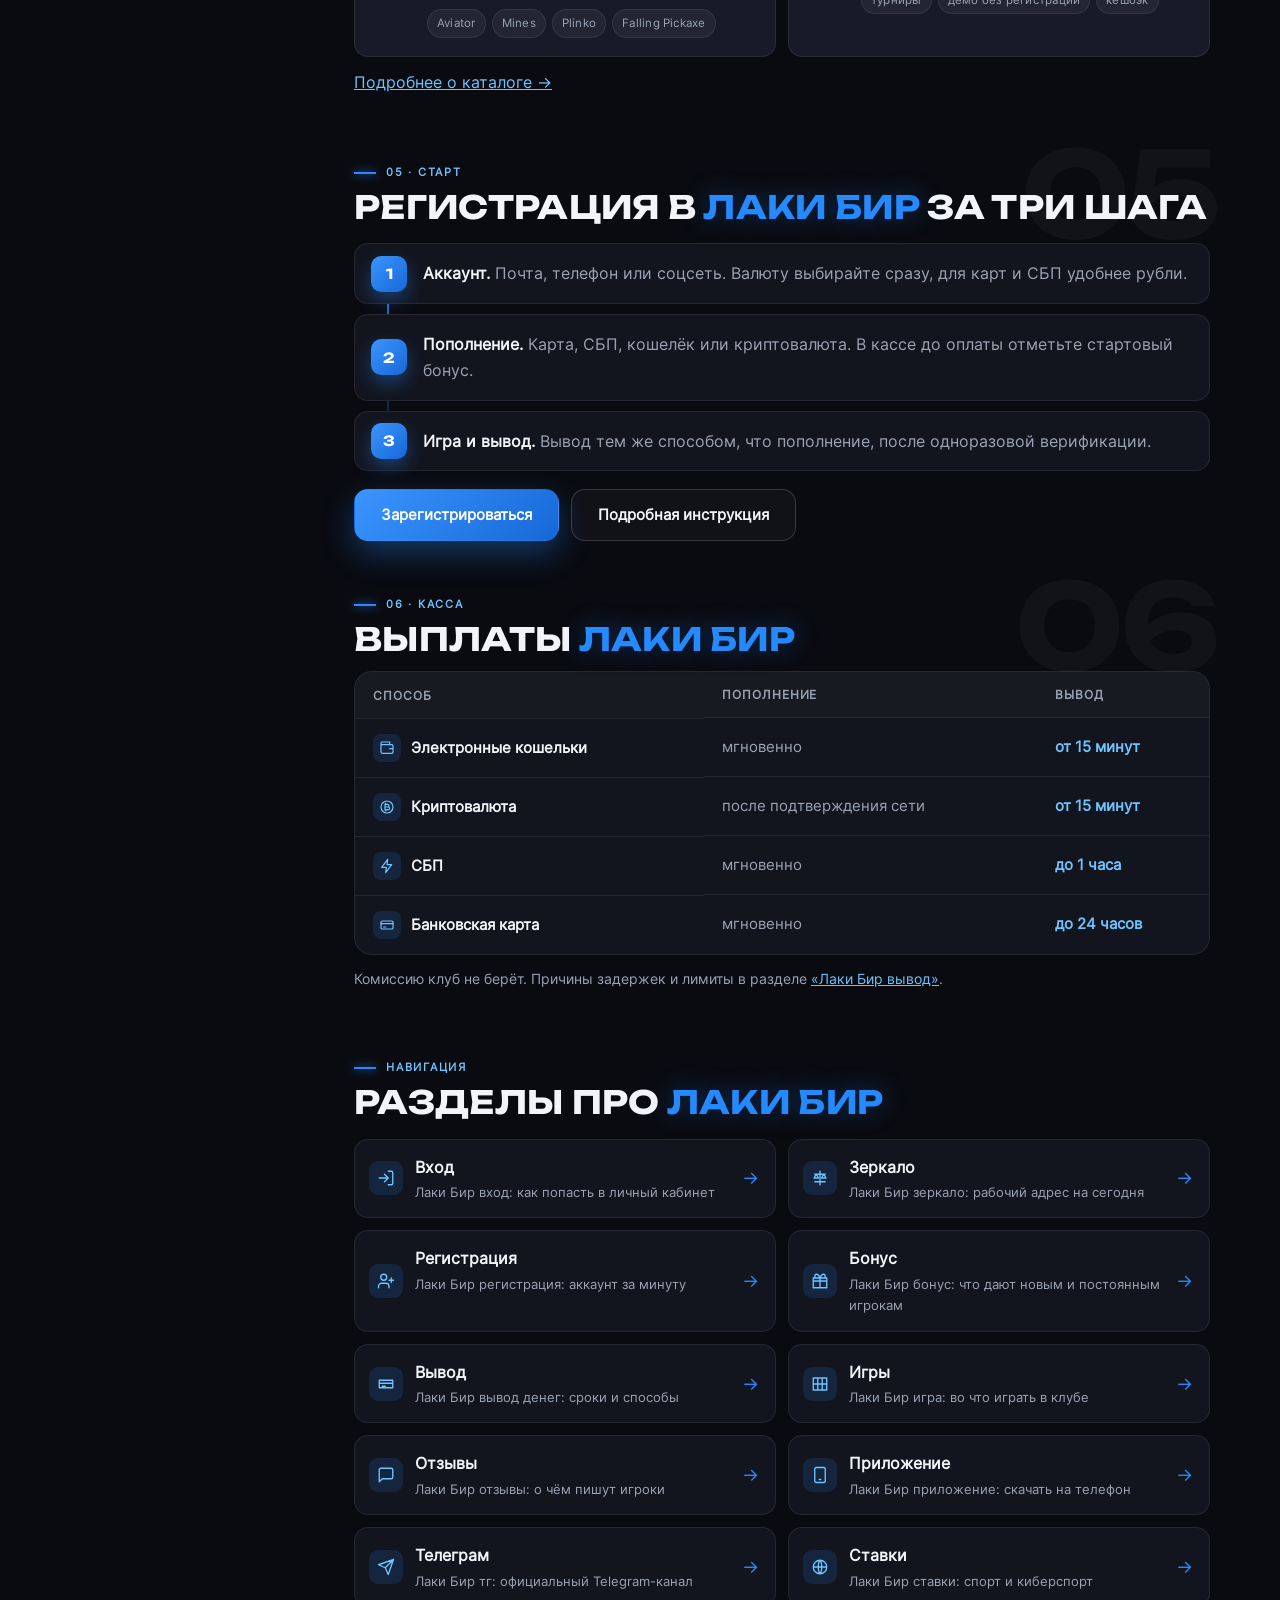
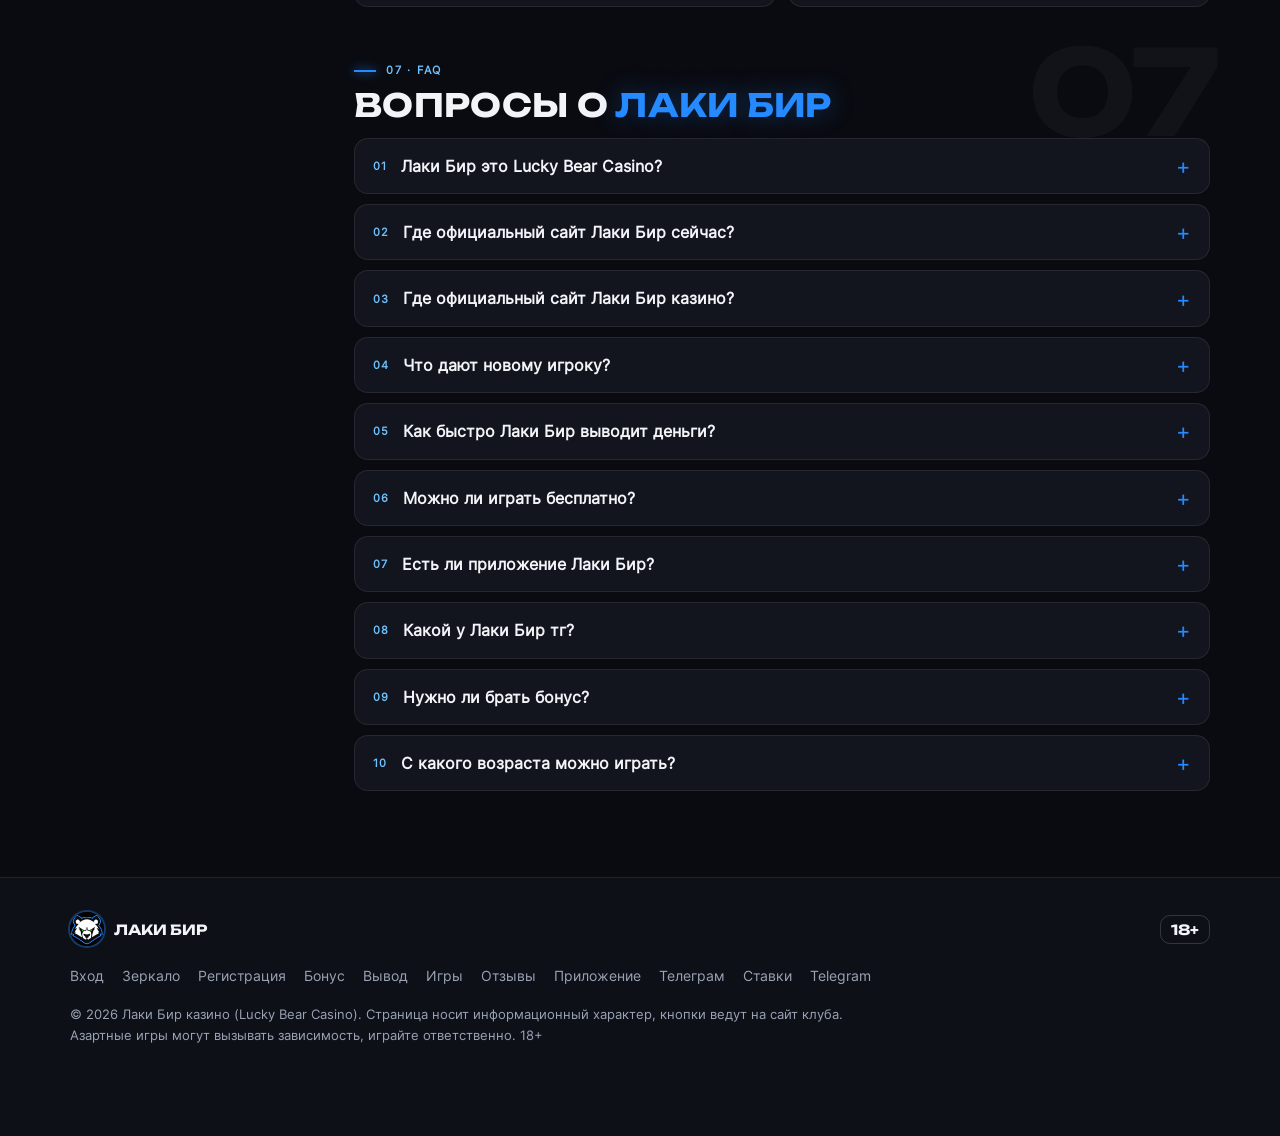
==== commit ca0dff01: "Убран Lucky Jet: его нет в Лаки Бир Co-Authored-By: Claude Fable 5.1 <noreply@anthropic.com>" ====
--- a/index.html
+++ b/index.html
@@ -163,7 +163,7 @@
     </div>
   </div>
 </section>
-<div class="ticker" aria-hidden="true"><div class="ticker__track"><span>Gates of Olympus</span><span>Sweet Bonanza</span><span>Sugar Rush 1000</span><span>The Dog House</span><span>Lucky Jet</span><span>Aviator</span><span>Le Bandit</span><span>Falling Pickaxe</span><span>Mines</span><span>Plinko</span><span>Live-рулетка</span><span>Блэкджек</span><span>MineDrop</span><span>Zeus vs Hades</span><span>Gates of Olympus</span><span>Sweet Bonanza</span><span>Sugar Rush 1000</span><span>The Dog House</span><span>Lucky Jet</span><span>Aviator</span><span>Le Bandit</span><span>Falling Pickaxe</span><span>Mines</span><span>Plinko</span><span>Live-рулетка</span><span>Блэкджек</span><span>MineDrop</span><span>Zeus vs Hades</span></div></div>
+<div class="ticker" aria-hidden="true"><div class="ticker__track"><span>Gates of Olympus</span><span>Sweet Bonanza</span><span>Sugar Rush 1000</span><span>The Dog House</span><span>Aviator</span><span>Le Bandit</span><span>Falling Pickaxe</span><span>Mines</span><span>Plinko</span><span>Live-рулетка</span><span>Блэкджек</span><span>MineDrop</span><span>Zeus vs Hades</span><span>Gates of Olympus</span><span>Sweet Bonanza</span><span>Sugar Rush 1000</span><span>The Dog House</span><span>Aviator</span><span>Le Bandit</span><span>Falling Pickaxe</span><span>Mines</span><span>Plinko</span><span>Live-рулетка</span><span>Блэкджек</span><span>MineDrop</span><span>Zeus vs Hades</span></div></div>
 
 <div class="wrap layout">
 <aside class="toc"><a href="#about">Что такое Лаки Бир</a><a href="#bonus">Бонус 360% + 250 FS</a><a href="#zerkalo">Зеркало на сегодня</a><a href="#igry">Игры</a><a href="#start">Регистрация</a><a href="#pay">Выплаты</a><a href="#razdely">Разделы</a><a href="#faq">Вопросы</a><a class="tg" href="https://t.me/lakibir_official" target="_blank" rel="noopener">Лаки Бир тг</a></aside>
@@ -211,7 +211,7 @@
   <div class="grid2">
       <div class="tile"><svg viewBox="0 0 24 24" fill="none" stroke="currentColor" stroke-width="1.8" stroke-linecap="round"><rect x="3" y="4" width="18" height="16" rx="2"/><path d="M9 4v16M15 4v16"/><circle cx="6" cy="12" r="1"/><circle cx="12" cy="12" r="1"/><circle cx="18" cy="12" r="1"/></svg><div><b>Слоты</b><p>Gates of Olympus, Sweet Bonanza, Sugar Rush 1000, The Dog House, Le Bandit. Pragmatic Play, PG Soft, Hacksaw, Nolimit City, фильтры и покупка бонуса.</p><div class="tags"><span>Pragmatic Play</span><span>PG Soft</span><span>Hacksaw</span><span>Nolimit City</span><span>бонус-бай</span></div></div></div>
       <div class="tile"><svg viewBox="0 0 24 24" fill="none" stroke="currentColor" stroke-width="1.8" stroke-linecap="round"><circle cx="12" cy="12" r="9"/><circle cx="12" cy="12" r="3"/><path d="M12 3v6M12 15v6M3 12h6M15 12h6"/></svg><div><b>Живые столы</b><p>Рулетка, блэкджек, баккара, игровые шоу от Evolution и Pragmatic Live, столы с русскоязычными дилерами.</p><div class="tags"><span>Evolution</span><span>Pragmatic Live</span><span>рулетка</span><span>блэкджек</span><span>шоу</span></div></div></div>
-      <div class="tile"><svg viewBox="0 0 24 24" fill="none" stroke="currentColor" stroke-width="1.8" stroke-linecap="round" stroke-linejoin="round"><path d="M13 2L4 14h7l-1 8 9-12h-7l1-8z"/></svg><div><b>Быстрые игры</b><p>Lucky Jet, Aviator, Mines, Plinko, Falling Pickaxe, MineDrop. Раунд на секунды, ставка от нескольких рублей.</p><div class="tags"><span>Lucky Jet</span><span>Aviator</span><span>Mines</span><span>Plinko</span><span>Falling Pickaxe</span></div></div></div>
+      <div class="tile"><svg viewBox="0 0 24 24" fill="none" stroke="currentColor" stroke-width="1.8" stroke-linecap="round" stroke-linejoin="round"><path d="M13 2L4 14h7l-1 8 9-12h-7l1-8z"/></svg><div><b>Быстрые игры</b><p>Aviator, Mines, Plinko, Falling Pickaxe, MineDrop. Раунд на секунды, ставка от нескольких рублей.</p><div class="tags"><span>Aviator</span><span>Mines</span><span>Plinko</span><span>Falling Pickaxe</span></div></div></div>
       <div class="tile"><svg viewBox="0 0 24 24" fill="none" stroke="currentColor" stroke-width="1.8" stroke-linecap="round"><path d="M7 4h10v5a5 5 0 01-10 0V4zM7 6H4v1a3 3 0 003 3M17 6h3v1a3 3 0 01-3 3M12 14v4M8 20h8"/></svg><div><b>Турниры и демо</b><p>Турниры по ставкам без записи, демо у большинства игр без регистрации.</p><div class="tags"><span>турниры</span><span>демо без регистрации</span><span>кешбэк</span></div></div></div>
   </div>
   <p style="margin-top:12px"><a href="igry/" title="Лаки Бир игры">Подробнее о каталоге →</a></p>
